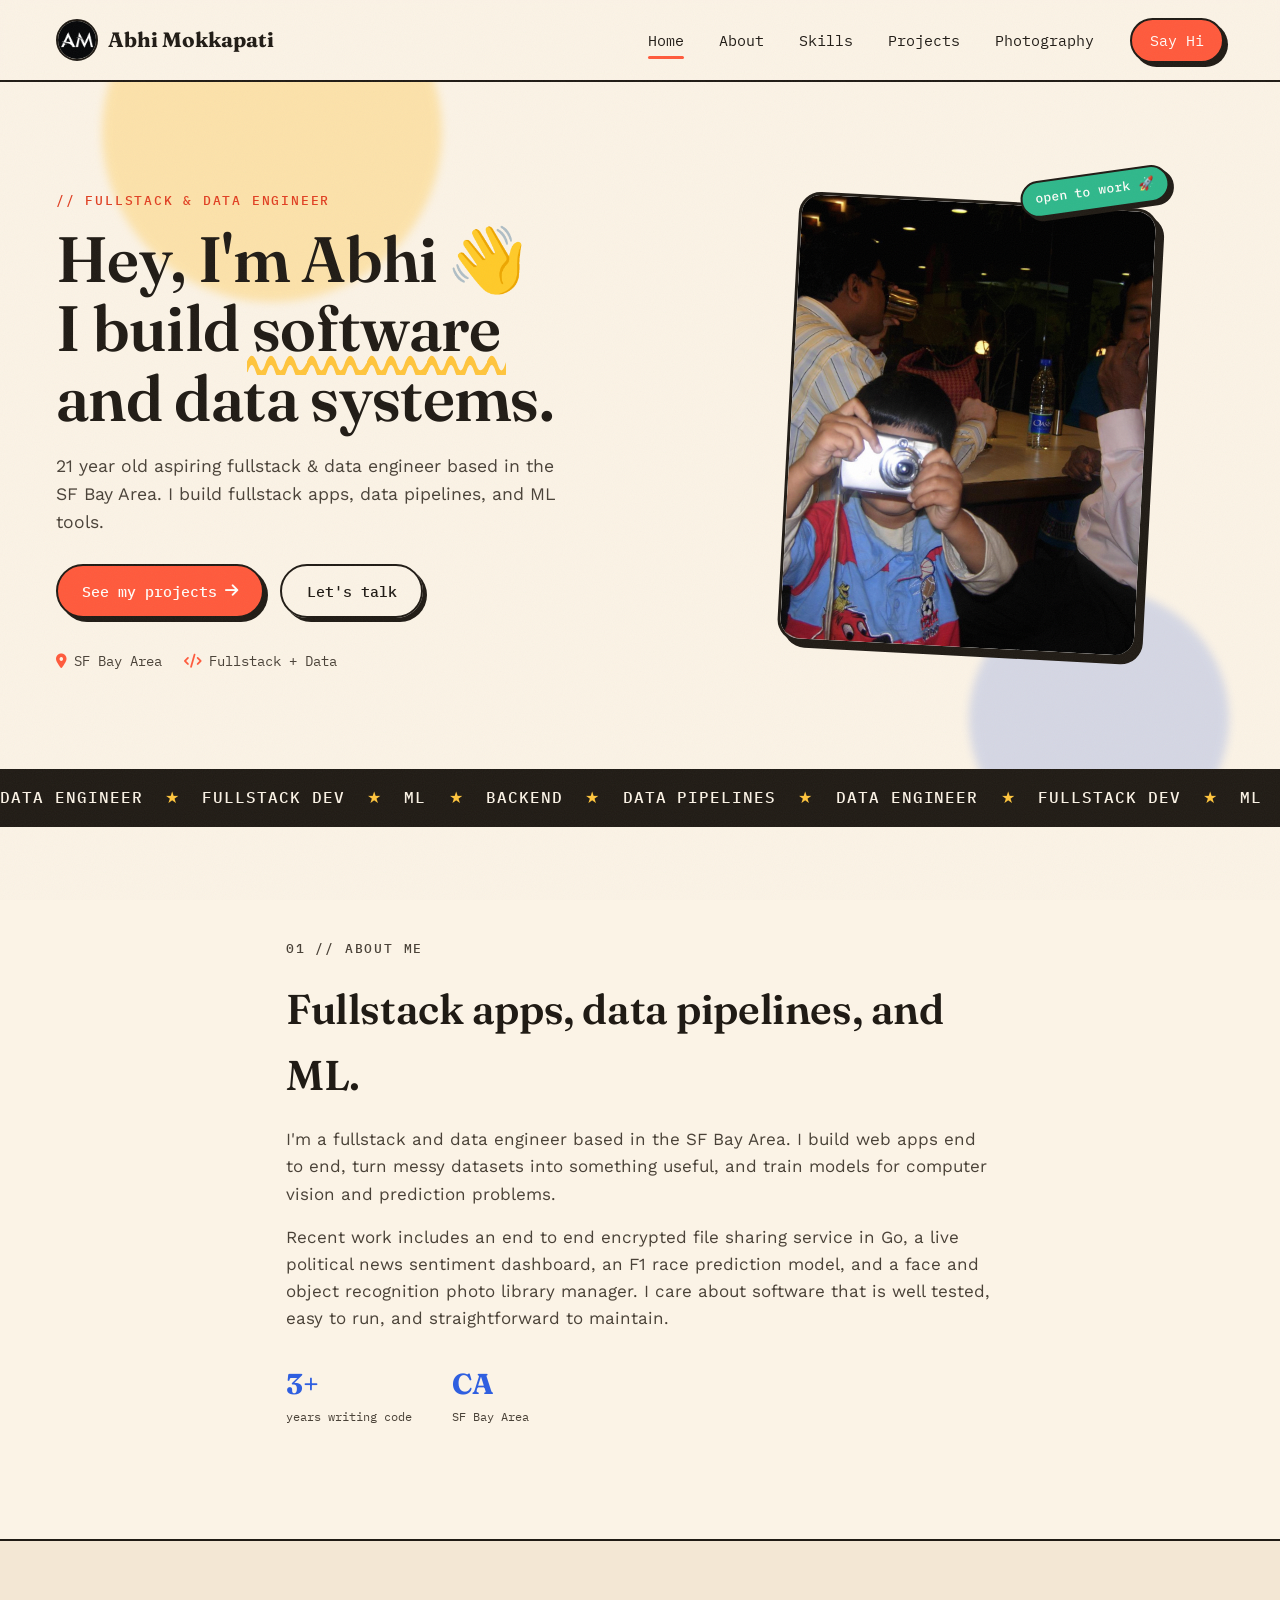
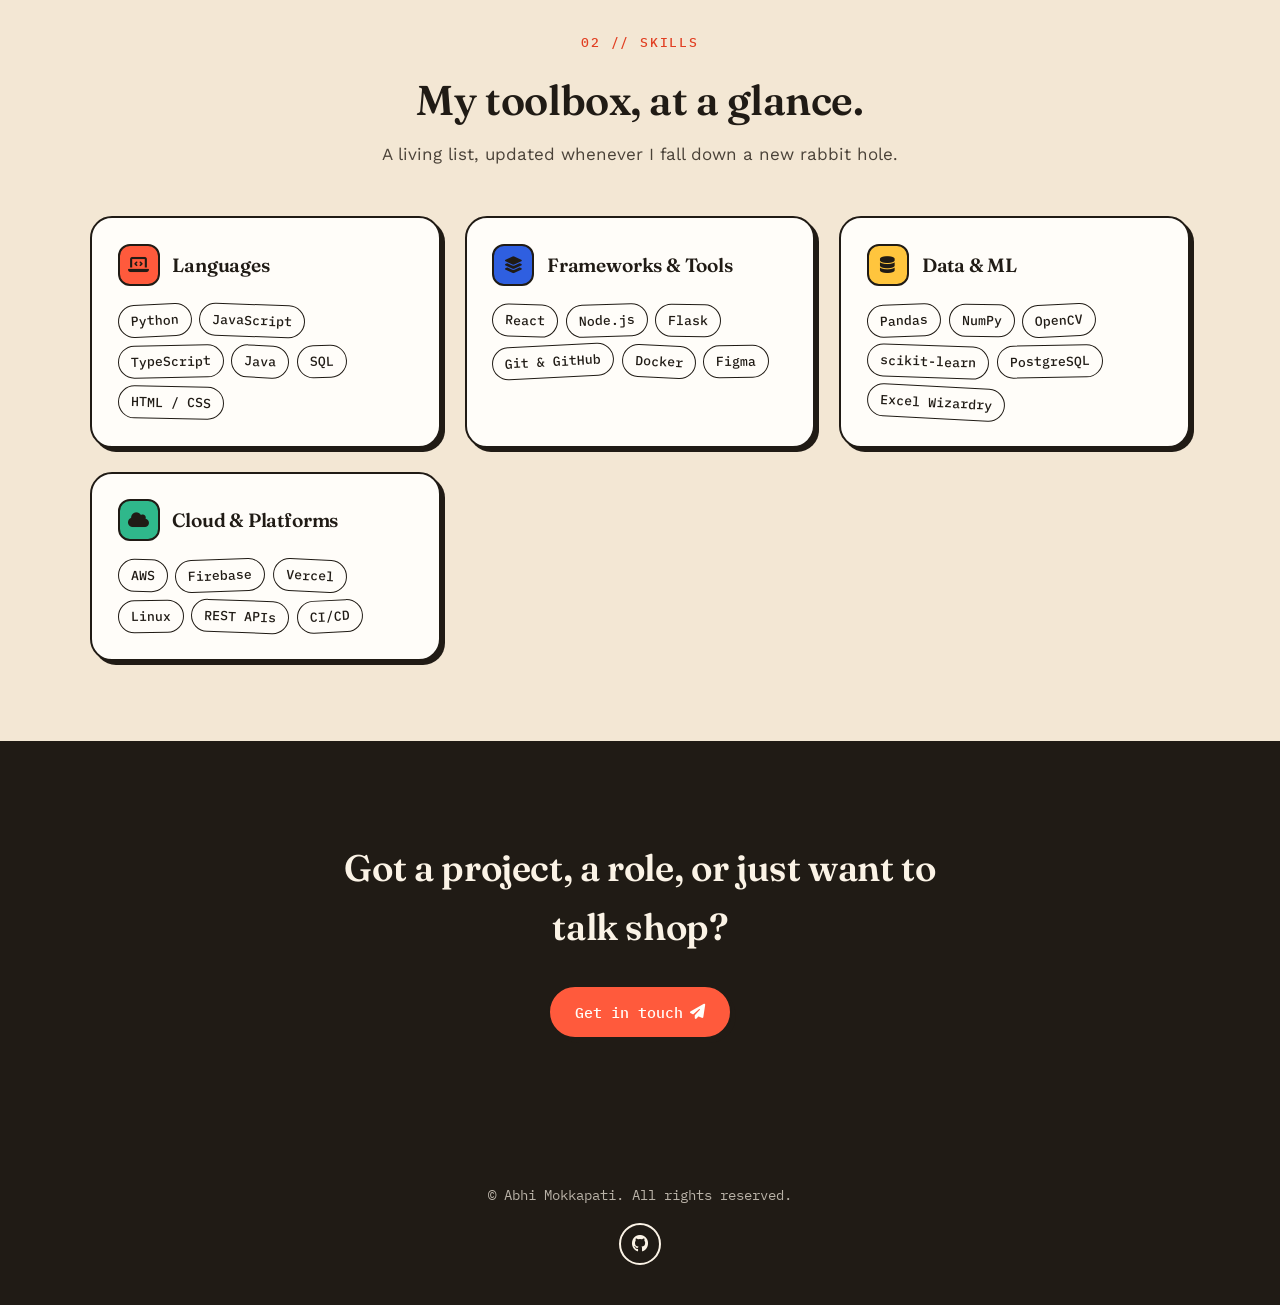
==== index.html @ 35a5e50d "Make site technical-only and add Photography tab with booking form Remove music, Beli, food, hobbies" ====
<!DOCTYPE html>
<html lang="en">
<head>
  <meta charset="UTF-8" />
  <meta name="viewport" content="width=device-width, initial-scale=1.0" />
  <title>Abhi Mokkapati</title>
  <meta name="description" content="Abhi Mokkapati: aspiring fullstack &amp; data engineer. Projects, skills, and contact." />
  <link rel="stylesheet" href="assets/css/base.css" />
  <link rel="stylesheet" href="index.css" />
  <link href="https://fonts.googleapis.com/css2?family=Fraunces:ital,opsz,wght@0,9..144,500..800;1,9..144,500..700&family=Work+Sans:wght@400;500;600;700&family=IBM+Plex+Mono:wght@400;500&display=swap" rel="stylesheet">
  <link rel="stylesheet" href="https://cdnjs.cloudflare.com/ajax/libs/font-awesome/6.6.0/css/all.min.css">
</head>

<body>
<header class="navbar">
  <div class="logo">
    <a href="index.html">
      <img src="images/AM Logo.jpg" alt="Abhi Mokkapati Personal Logo">
      Abhi Mokkapati
    </a>
  </div>

  <button class="hamburger" id="hamburger">☰</button>

  <nav class="nav-links" id="navLinks">
    <a href="index.html" class="active">Home</a>
    <a href="index.html#about">About</a>
    <a href="index.html#skills">Skills</a>
    <a href="projects/projects.html">Projects</a>
    <a href="photography/photography.html">Photography</a>
    <a href="contact/contact.html" class="nav-cta">Say Hi</a>
  </nav>
</header>

  <main>
    <!-- ============ HERO ============ -->
    <section class="hero">
      <div class="hero-blob blob-1"></div>
      <div class="hero-blob blob-2"></div>

      <div class="hero-copy">
        <p class="eyebrow">// fullstack &amp; data engineer</p>
        <h1>Hey, I'm Abhi<span class="wave">👋</span><br>I build <span class="squiggle">software</span><br>and data systems.</h1>
        <p class="hero-sub">21 year old aspiring fullstack &amp; data engineer based in the SF Bay Area. I build fullstack apps, data pipelines, and ML tools.</p>
        <div class="hero-actions">
          <a href="projects/projects.html" class="btn btn-coral">See my projects <i class="fa-solid fa-arrow-right"></i></a>
          <a href="contact/contact.html" class="btn btn-outline">Let's talk</a>
        </div>
        <ul class="hero-facts">
          <li><i class="fa-solid fa-location-dot"></i> SF Bay Area</li>
          <li><i class="fa-solid fa-code"></i> Fullstack + Data</li>
        </ul>
      </div>

      <div class="hero-portrait">
        <div class="portrait-frame">
          <img src="images/photo.jpg" alt="Abhi Mokkapati">
        </div>
        <span class="sticker sticker-1">open to work 🚀</span>
      </div>
    </section>

    <!-- ============ MARQUEE ============ -->
    <section class="marquee-wrap" aria-hidden="true">
      <div class="marquee-track">
        <span>DATA ENGINEER</span><span>★</span><span>FULLSTACK DEV</span><span>★</span><span>ML</span><span>★</span><span>BACKEND</span><span>★</span><span>DATA PIPELINES</span><span>★</span>
        <span>DATA ENGINEER</span><span>★</span><span>FULLSTACK DEV</span><span>★</span><span>ML</span><span>★</span><span>BACKEND</span><span>★</span><span>DATA PIPELINES</span><span>★</span>
      </div>
    </section>

    <!-- ============ ABOUT ============ -->
    <section class="about" id="about">
      <div class="about-copy reveal">
        <p class="eyebrow">01 // about me</p>
        <h2>Fullstack apps, data pipelines, and ML.</h2>
        <p>
          I'm a fullstack and data engineer based in the SF Bay Area. I build web apps end to end,
          turn messy datasets into something useful, and train models for computer vision and
          prediction problems.
        </p>
        <p>
          Recent work includes an end to end encrypted file sharing service in Go, a live political
          news sentiment dashboard, an F1 race prediction model, and a face and object recognition
          photo library manager. I care about software that is well tested, easy to run, and
          straightforward to maintain.
        </p>
        <div class="about-stat-row">
          <div class="stat"><strong>3+</strong><span>years writing code</span></div>
          <div class="stat"><strong>CA</strong><span>SF Bay Area</span></div>
        </div>
      </div>
    </section>

    <!-- ============ SKILLS ============ -->
    <section class="skills" id="skills">
      <p class="eyebrow center">02 // skills</p>
      <h2 class="center">My toolbox, at a glance.</h2>
      <p class="section-sub center">A living list, updated whenever I fall down a new rabbit hole.</p>

      <div class="skills-grid">
        <div class="skill-card reveal">
          <div class="skill-card-head">
            <span class="skill-icon" style="background:var(--coral)"><i class="fa-solid fa-laptop-code"></i></span>
            <h3>Languages</h3>
          </div>
          <div class="tag-cloud">
            <span class="tag" style="--r:-3deg">Python</span>
            <span class="tag" style="--r:2deg">JavaScript</span>
            <span class="tag" style="--r:-1deg">TypeScript</span>
            <span class="tag" style="--r:3deg">Java</span>
            <span class="tag" style="--r:-2deg">SQL</span>
            <span class="tag" style="--r:1deg">HTML / CSS</span>
          </div>
        </div>

        <div class="skill-card reveal">
          <div class="skill-card-head">
            <span class="skill-icon" style="background:var(--blue)"><i class="fa-solid fa-layer-group"></i></span>
            <h3>Frameworks &amp; Tools</h3>
          </div>
          <div class="tag-cloud">
            <span class="tag" style="--r:2deg">React</span>
            <span class="tag" style="--r:-2deg">Node.js</span>
            <span class="tag" style="--r:1deg">Flask</span>
            <span class="tag" style="--r:-3deg">Git &amp; GitHub</span>
            <span class="tag" style="--r:3deg">Docker</span>
            <span class="tag" style="--r:-1deg">Figma</span>
          </div>
        </div>

        <div class="skill-card reveal">
          <div class="skill-card-head">
            <span class="skill-icon" style="background:var(--marigold)"><i class="fa-solid fa-database"></i></span>
            <h3>Data &amp; ML</h3>
          </div>
          <div class="tag-cloud">
            <span class="tag" style="--r:-2deg">Pandas</span>
            <span class="tag" style="--r:1deg">NumPy</span>
            <span class="tag" style="--r:-3deg">OpenCV</span>
            <span class="tag" style="--r:2deg">scikit-learn</span>
            <span class="tag" style="--r:-1deg">PostgreSQL</span>
            <span class="tag" style="--r:3deg">Excel Wizardry</span>
          </div>
        </div>

        <div class="skill-card reveal">
          <div class="skill-card-head">
            <span class="skill-icon" style="background:var(--mint)"><i class="fa-solid fa-cloud"></i></span>
            <h3>Cloud &amp; Platforms</h3>
          </div>
          <div class="tag-cloud">
            <span class="tag" style="--r:1deg">AWS</span>
            <span class="tag" style="--r:-2deg">Firebase</span>
            <span class="tag" style="--r:3deg">Vercel</span>
            <span class="tag" style="--r:-1deg">Linux</span>
            <span class="tag" style="--r:2deg">REST APIs</span>
            <span class="tag" style="--r:-3deg">CI/CD</span>
          </div>
        </div>
      </div>
    </section>

    <!-- ============ CTA ============ -->
    <section class="cta">
      <h2>Got a project, a role, or just want to talk shop?</h2>
      <a href="contact/contact.html" class="btn btn-coral">Get in touch <i class="fa-solid fa-paper-plane"></i></a>
    </section>
  </main>

  <footer>
    <p>&copy; Abhi Mokkapati. All rights reserved.</p>

    <div class="footer-socials">
      <a href="https://github.com/AbhiMokkapati" target="_blank" rel="noopener" aria-label="GitHub">
        <i class="fab fa-github"></i>
      </a>
    </div>
  </footer>

<script src="assets/js/base.js"></script>
</body>
</html>
---- assets/css/base.css ----
/* ============================================
   Abhi Mokkapati — shared design tokens & base
   ============================================ */

:root {
  /* palette — cream base, coral/blue/marigold sticker accents */
  --cream: #FBF3E6;
  --cream-deep: #F3E7D4;
  --ink: #201B15;
  --ink-soft: #4A4238;
  --coral: #FF5A3C;
  --coral-deep: #E13F22;
  --blue: #2F5FE0;
  --blue-deep: #1E3FAD;
  --marigold: #FFC53D;
  --mint: #2FB88B;
  --paper: #FFFDF9;
  --line: rgba(32, 27, 21, 0.14);

  --font-display: "Fraunces", "Georgia", serif;
  --font-body: "Work Sans", "Helvetica Neue", sans-serif;
  --font-mono: "IBM Plex Mono", "Courier New", monospace;

  --radius: 22px;
  --shadow-pop: 6px 6px 0 var(--ink);
  --shadow-pop-sm: 4px 4px 0 var(--ink);
  --ease-pop: cubic-bezier(0.34, 1.56, 0.64, 1);
}

* { box-sizing: border-box; }

html {
  scroll-behavior: smooth;
}

body {
  margin: 0;
  background-color: var(--cream);
  color: var(--ink);
  font-family: var(--font-body);
  font-size: 17px;
  line-height: 1.6;
  position: relative;
  overflow-x: hidden;
}

/* subtle paper grain over everything */
body::before {
  content: "";
  position: fixed;
  inset: 0;
  z-index: 9999;
  pointer-events: none;
  opacity: 0.045;
  background-image: url("data:image/svg+xml,%3Csvg xmlns='http://www.w3.org/2000/svg' width='140' height='140'%3E%3Cfilter id='n'%3E%3CfeTurbulence type='fractalNoise' baseFrequency='0.9' numOctaves='2' stitchTiles='stitch'/%3E%3C/filter%3E%3Crect width='100%25' height='100%25' filter='url(%23n)'/%3E%3C/svg%3E");
}

h1, h2, h3, h4 {
  font-family: var(--font-display);
  font-weight: 600;
  margin: 0;
  color: var(--ink);
  letter-spacing: -0.01em;
}

a { color: inherit; text-decoration: none; }

img { max-width: 100%; display: block; }

.eyebrow {
  font-family: var(--font-mono);
  font-size: 0.8rem;
  text-transform: uppercase;
  letter-spacing: 0.14em;
  color: var(--coral-deep);
  font-weight: 500;
}

.squiggle {
  position: relative;
  white-space: nowrap;
}
.squiggle::after {
  content: "";
  position: absolute;
  left: -2%;
  right: -2%;
  bottom: -0.12em;
  height: 0.35em;
  background-image: url("data:image/svg+xml,%3Csvg xmlns='http://www.w3.org/2000/svg' viewBox='0 0 100 12' preserveAspectRatio='none'%3E%3Cpath d='M0 8 Q 8 0, 16 8 T 32 8 T 48 8 T 64 8 T 80 8 T 100 8' fill='none' stroke='%23FFC53D' stroke-width='5' stroke-linecap='round'/%3E%3C/svg%3E");
  background-repeat: repeat-x;
  background-size: 60px 100%;
  z-index: -1;
}

/* ---------- buttons ---------- */
.btn {
  display: inline-flex;
  align-items: center;
  gap: 0.5em;
  font-family: var(--font-mono);
  font-weight: 500;
  font-size: 0.95rem;
  padding: 0.85em 1.6em;
  border-radius: 100px;
  border: 2px solid var(--ink);
  background: var(--marigold);
  color: var(--ink);
  cursor: pointer;
  box-shadow: var(--shadow-pop-sm);
  transition: transform 0.18s var(--ease-pop), box-shadow 0.18s var(--ease-pop);
}
.btn:hover {
  transform: translate(-2px, -2px);
  box-shadow: 6px 6px 0 var(--ink);
}
.btn:active {
  transform: translate(1px, 1px);
  box-shadow: 2px 2px 0 var(--ink);
}
.btn.btn-coral { background: var(--coral); color: var(--paper); }
.btn.btn-outline { background: transparent; }

/* ---------- sticker tag ---------- */
.tag {
  display: inline-block;
  font-family: var(--font-mono);
  font-size: 0.82rem;
  font-weight: 500;
  padding: 0.4em 0.9em;
  border-radius: 100px;
  border: 1.5px solid var(--ink);
  background: var(--paper);
  transform: rotate(var(--r, -2deg));
  transition: transform 0.25s var(--ease-pop);
}
.tag:hover { transform: rotate(0deg) scale(1.06); }

/* ============================================
   Navbar
   ============================================ */
.navbar {
  position: sticky;
  top: 0;
  z-index: 100;
  display: flex;
  align-items: center;
  justify-content: space-between;
  padding: 1.1rem clamp(1.25rem, 5vw, 3.5rem);
  background: rgba(251, 243, 230, 0.85);
  backdrop-filter: blur(10px);
  border-bottom: 2px solid var(--ink);
}

.navbar .logo a {
  display: flex;
  align-items: center;
  gap: 0.6rem;
  font-family: var(--font-display);
  font-weight: 700;
  font-size: 1.3rem;
}
.navbar .logo img {
  width: 42px;
  height: 42px;
  border-radius: 50%;
  border: 2px solid var(--ink);
  object-fit: cover;
}

.nav-links {
  display: flex;
  align-items: center;
  gap: clamp(1rem, 3vw, 2.2rem);
  font-family: var(--font-mono);
  font-size: 0.95rem;
}

.nav-links a {
  position: relative;
  padding: 0.2rem 0;
}
.nav-links a::after {
  content: "";
  position: absolute;
  left: 0; right: 100%;
  bottom: -4px;
  height: 3px;
  background: var(--coral);
  border-radius: 2px;
  transition: right 0.25s var(--ease-pop);
}
.nav-links a:hover::after,
.nav-links a.active::after { right: 0; }

.nav-links a.nav-cta {
  border: 2px solid var(--ink);
  background: var(--coral);
  color: var(--paper);
  padding: 0.55em 1.2em;
  border-radius: 100px;
  box-shadow: var(--shadow-pop-sm);
}
.nav-links a.nav-cta::after { display: none; }

.hamburger {
  display: none;
  background: none;
  border: 2px solid var(--ink);
  border-radius: 10px;
  font-size: 1.3rem;
  padding: 0.3rem 0.6rem;
  cursor: pointer;
  color: var(--ink);
}

@media (max-width: 820px) {
  .hamburger { display: block; order: 3; }
  .nav-links {
    position: absolute;
    top: 100%;
    left: 0;
    right: 0;
    flex-direction: column;
    align-items: flex-start;
    gap: 1.1rem;
    background: var(--cream);
    border-bottom: 2px solid var(--ink);
    padding: 1.5rem clamp(1.25rem, 5vw, 3.5rem) 2rem;
    transform: translateY(-8px);
    opacity: 0;
    pointer-events: none;
    transition: all 0.25s var(--ease-pop);
  }
  .nav-links.show {
    transform: translateY(0);
    opacity: 1;
    pointer-events: auto;
  }
}

/* ============================================
   Footer
   ============================================ */
footer {
  position: relative;
  padding: 3rem clamp(1.25rem, 5vw, 3.5rem) 2.5rem;
  background: var(--ink);
  color: var(--cream);
  text-align: center;
  border-top: 2px solid var(--ink);
}
footer p {
  font-family: var(--font-mono);
  font-size: 0.85rem;
  opacity: 0.7;
  margin: 0 0 1rem;
}
.footer-socials {
  display: flex;
  justify-content: center;
  gap: 1rem;
}
.footer-socials a {
  width: 42px;
  height: 42px;
  display: grid;
  place-items: center;
  border-radius: 50%;
  border: 2px solid var(--cream);
  color: var(--cream);
  transition: all 0.2s var(--ease-pop);
}
.footer-socials a:hover {
  background: var(--coral);
  border-color: var(--coral);
  color: var(--ink);
  transform: translateY(-3px) rotate(-6deg);
}

/* ---------- scroll reveal ---------- */
.reveal {
  opacity: 0;
  transform: translateY(24px);
  transition: opacity 0.7s var(--ease-pop), transform 0.7s var(--ease-pop);
}
.reveal.in-view {
  opacity: 1;
  transform: translateY(0);
}

@media (prefers-reduced-motion: reduce) {
  .reveal { opacity: 1; transform: none; transition: none; }
  html { scroll-behavior: auto; }
}
---- index.css ----
/* ============ HERO ============ */
.hero {
  position: relative;
  display: grid;
  grid-template-columns: 1.1fr 0.9fr;
  gap: 2rem;
  align-items: center;
  padding: clamp(3rem, 8vw, 6rem) clamp(1.25rem, 5vw, 3.5rem) clamp(4rem, 8vw, 6rem);
  overflow: hidden;
}

.hero-blob {
  position: absolute;
  border-radius: 50%;
  filter: blur(4px);
  opacity: 0.5;
  z-index: 0;
}
.blob-1 {
  width: 340px; height: 340px;
  background: var(--marigold);
  top: -120px; left: 8%;
  opacity: 0.35;
}
.blob-2 {
  width: 260px; height: 260px;
  background: var(--blue);
  bottom: -80px; right: 4%;
  opacity: 0.18;
}

.hero-copy { position: relative; z-index: 1; }

.hero h1 {
  font-size: clamp(2.4rem, 5.2vw, 4rem);
  line-height: 1.08;
  margin: 0.5rem 0 1.25rem;
}
.wave {
  display: inline-block;
  margin-left: 0.15em;
  animation: wave 2.4s ease-in-out infinite;
  transform-origin: 70% 70%;
}
@keyframes wave {
  0%, 60%, 100% { transform: rotate(0deg); }
  10% { transform: rotate(16deg); }
  20% { transform: rotate(-10deg); }
  30% { transform: rotate(16deg); }
  40% { transform: rotate(-4deg); }
}

.hero-sub {
  font-size: 1.1rem;
  color: var(--ink-soft);
  max-width: 46ch;
  margin-bottom: 1.75rem;
}

.hero-actions {
  display: flex;
  flex-wrap: wrap;
  gap: 1rem;
  margin-bottom: 2rem;
}

.hero-facts {
  list-style: none;
  display: flex;
  flex-wrap: wrap;
  gap: 0.6rem 1.4rem;
  margin: 0;
  padding: 0;
  font-family: var(--font-mono);
  font-size: 0.88rem;
  color: var(--ink-soft);
}
.hero-facts li { display: flex; align-items: center; gap: 0.5em; }
.hero-facts i { color: var(--coral); }

.hero-portrait {
  position: relative;
  z-index: 1;
  justify-self: center;
}
.portrait-frame {
  width: min(360px, 80vw);
  aspect-ratio: 4 / 5;
  border-radius: var(--radius);
  border: 3px solid var(--ink);
  overflow: hidden;
  box-shadow: var(--shadow-pop);
  transform: rotate(3deg);
  background: var(--paper);
}
.portrait-frame img {
  width: 100%; height: 100%; object-fit: cover;
}

.sticker {
  position: absolute;
  font-family: var(--font-mono);
  font-size: 0.8rem;
  font-weight: 500;
  background: var(--paper);
  border: 2px solid var(--ink);
  border-radius: 100px;
  padding: 0.5em 1em;
  box-shadow: var(--shadow-pop-sm);
}
.sticker-1 {
  top: -6%; right: -6%;
  background: var(--mint);
  color: var(--paper);
  transform: rotate(-8deg);
}
.sticker-2 {
  bottom: 6%; left: -10%;
  transform: rotate(6deg);
}

/* ============ MARQUEE ============ */
.marquee-wrap {
  border-top: 2px solid var(--ink);
  border-bottom: 2px solid var(--ink);
  background: var(--ink);
  overflow: hidden;
  padding: 0.9rem 0;
}
.marquee-track {
  display: flex;
  width: max-content;
  gap: 1.4rem;
  animation: marquee 26s linear infinite;
  font-family: var(--font-mono);
  font-weight: 500;
  font-size: 1rem;
  letter-spacing: 0.06em;
  color: var(--cream);
  white-space: nowrap;
}
.marquee-track span:nth-child(2n) { color: var(--marigold); }
@keyframes marquee {
  from { transform: translateX(0); }
  to { transform: translateX(-50%); }
}
@media (prefers-reduced-motion: reduce) {
  .marquee-track { animation: none; }
}

/* ============ ABOUT ============ */
.about {
  max-width: 820px;
  margin: 0 auto;
  padding: clamp(4rem, 9vw, 7rem) clamp(1.25rem, 5vw, 3.5rem);
}

.about-copy h2 {
  font-size: clamp(1.9rem, 3.6vw, 2.6rem);
  margin: 0.4rem 0 1.1rem;
}
.about-copy p { color: var(--ink-soft); margin: 0 0 1rem; }
.about-copy em { color: var(--ink); font-style: normal; font-weight: 600; }

.about-stat-row {
  display: flex;
  gap: clamp(1.2rem, 4vw, 2.5rem);
  margin-top: 1.75rem;
  flex-wrap: wrap;
}
.stat { display: flex; flex-direction: column; }
.stat strong { font-family: var(--font-display); font-size: 1.8rem; color: var(--blue); }
.stat span { font-family: var(--font-mono); font-size: 0.78rem; color: var(--ink-soft); }

/* ============ SHARED SECTION HEADS ============ */
.center { text-align: center; }
.skills h2, .content h2 {
  font-size: clamp(1.9rem, 3.6vw, 2.6rem);
  margin: 0.4rem auto 0.5rem;
}
.section-sub {
  color: var(--ink-soft);
  max-width: 50ch;
  margin: 0 auto 3rem;
}

/* ============ SKILLS ============ */
.skills {
  padding: clamp(3rem, 8vw, 5rem) clamp(1.25rem, 5vw, 3.5rem);
  background: var(--cream-deep);
  border-top: 2px solid var(--ink);
  border-bottom: 2px solid var(--ink);
}

.skills-grid {
  display: grid;
  grid-template-columns: repeat(auto-fit, minmax(260px, 1fr));
  gap: 1.5rem;
  max-width: 1100px;
  margin: 0 auto;
}

.skill-card {
  background: var(--paper);
  border: 2.5px solid var(--ink);
  border-radius: var(--radius);
  padding: 1.6rem;
  box-shadow: var(--shadow-pop-sm);
  transition: transform 0.25s var(--ease-pop);
}
.skill-card:hover { transform: translateY(-5px); }

.skill-card-head {
  display: flex;
  align-items: center;
  gap: 0.8rem;
  margin-bottom: 1.1rem;
}
.skill-icon {
  width: 42px; height: 42px;
  border-radius: 12px;
  border: 2px solid var(--ink);
  display: grid;
  place-items: center;
  color: var(--ink);
  font-size: 1.05rem;
  flex-shrink: 0;
}
.skill-card-head h3 { font-size: 1.2rem; }

.tag-cloud {
  display: flex;
  flex-wrap: wrap;
  gap: 0.5rem;
}

/* ============ CTA ============ */
.cta {
  text-align: center;
  padding: clamp(3.5rem, 9vw, 6rem) 1.5rem;
  background: var(--ink);
  color: var(--cream);
}
.cta h2 {
  color: var(--cream);
  font-size: clamp(1.7rem, 3.6vw, 2.3rem);
  max-width: 24ch;
  margin: 0 auto 1.75rem;
}

/* ============ RESPONSIVE ============ */
@media (max-width: 900px) {
  .hero { grid-template-columns: 1fr; }
  .hero-portrait { order: -1; }
}
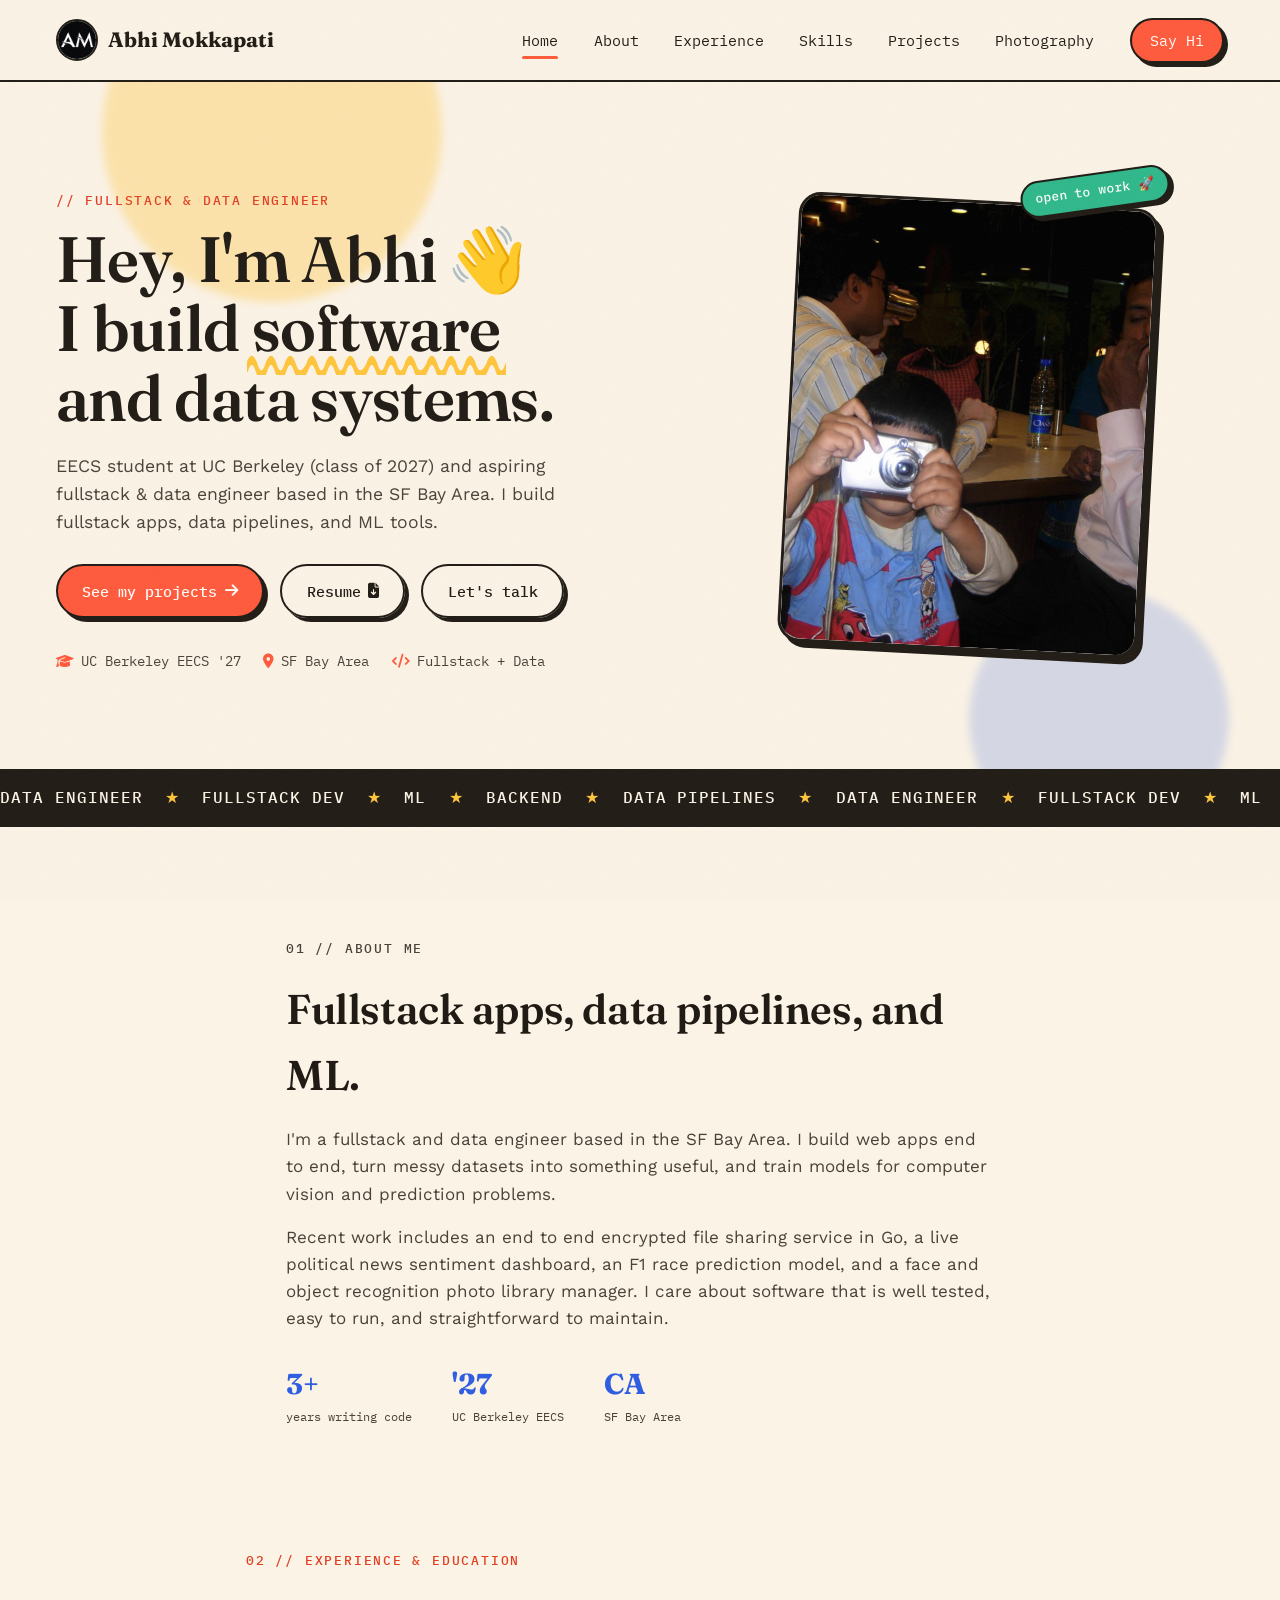
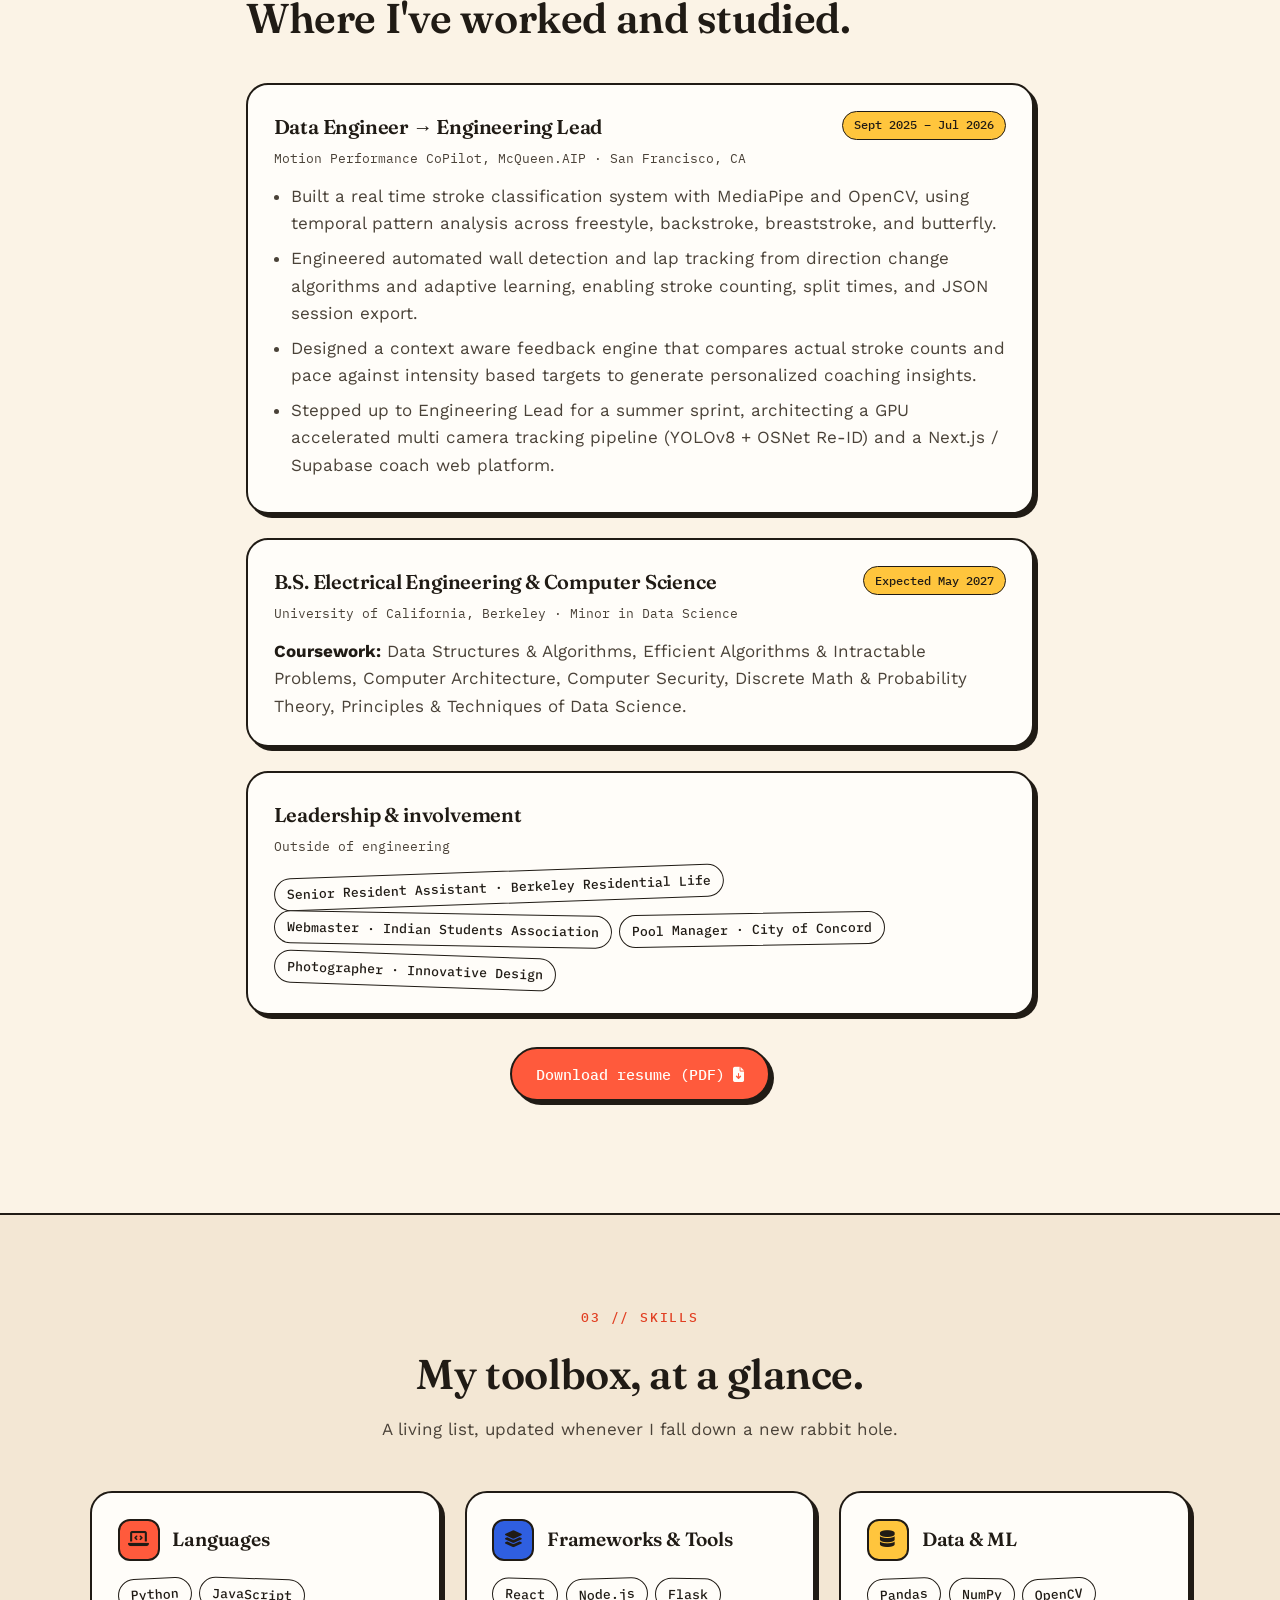
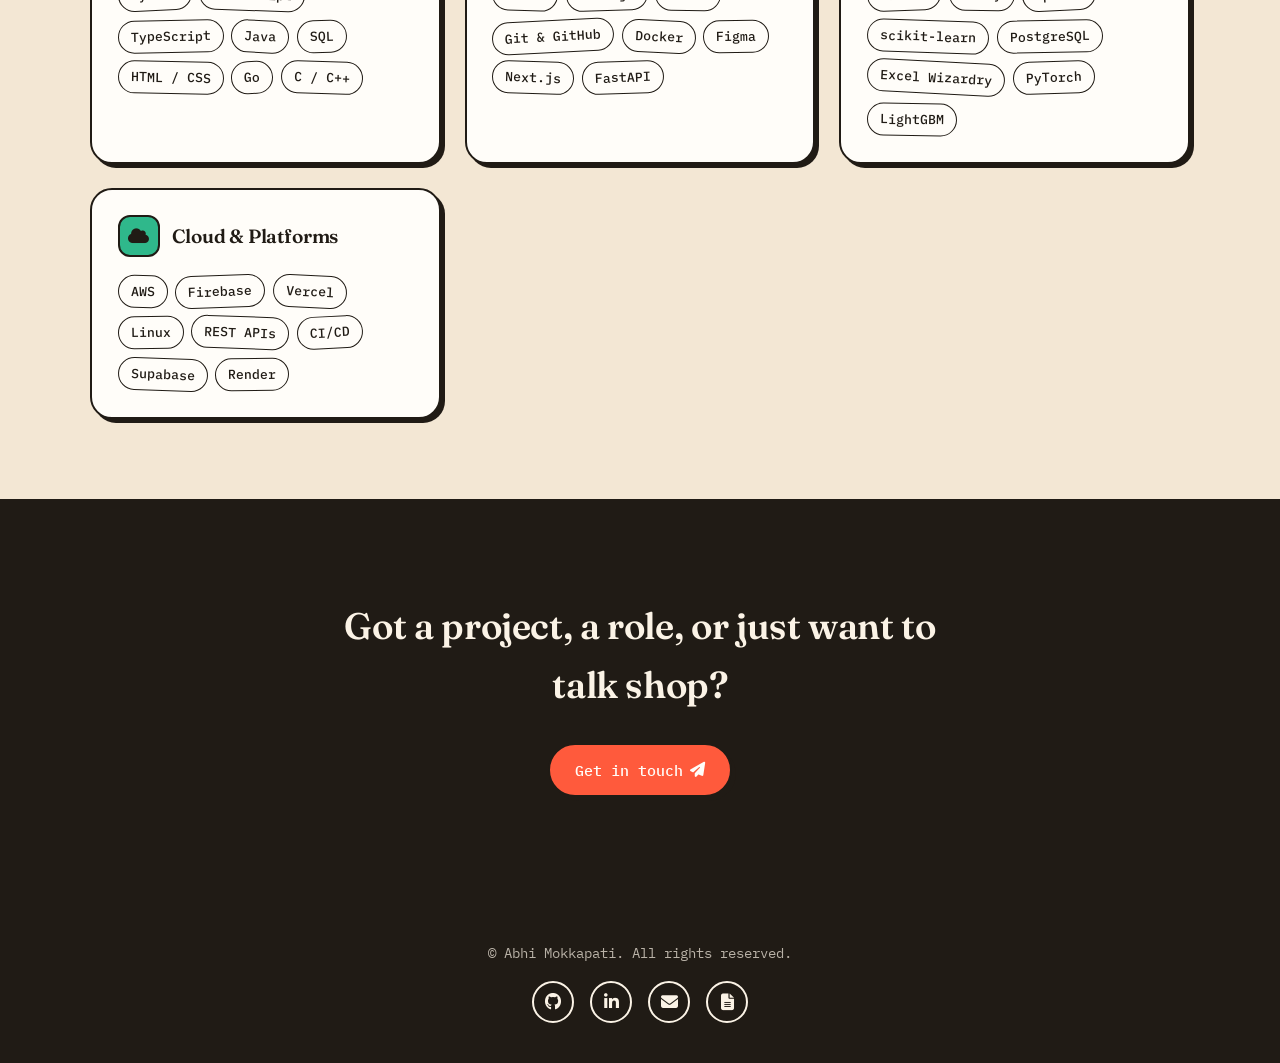
==== commit 0aa86151: "Add resume, experience and education section, LinkedIn/email links, link previews Co-Authored-By: Cl" ====
--- a/index.html
+++ b/index.html
@@ -4,7 +4,15 @@
   <meta charset="UTF-8" />
   <meta name="viewport" content="width=device-width, initial-scale=1.0" />
   <title>Abhi Mokkapati</title>
-  <meta name="description" content="Abhi Mokkapati: aspiring fullstack &amp; data engineer. Projects, skills, and contact." />
+  <meta name="description" content="Abhi Mokkapati: UC Berkeley EECS student and aspiring fullstack &amp; data engineer. Projects, experience, resume, and contact." />
+  <link rel="icon" href="images/AM%20Logo.jpg" />
+  <link rel="canonical" href="https://abhimokkapati.github.io/personal-website/" />
+  <meta property="og:type" content="website" />
+  <meta property="og:title" content="Abhi Mokkapati | Fullstack &amp; Data Engineer" />
+  <meta property="og:description" content="UC Berkeley EECS student building fullstack apps, data pipelines, and ML tools. Projects, experience, and resume." />
+  <meta property="og:url" content="https://abhimokkapati.github.io/personal-website/" />
+  <meta property="og:image" content="https://abhimokkapati.github.io/personal-website/images/photo.jpg" />
+  <meta name="twitter:card" content="summary_large_image" />
   <link rel="stylesheet" href="assets/css/base.css" />
   <link rel="stylesheet" href="index.css" />
   <link href="https://fonts.googleapis.com/css2?family=Fraunces:ital,opsz,wght@0,9..144,500..800;1,9..144,500..700&family=Work+Sans:wght@400;500;600;700&family=IBM+Plex+Mono:wght@400;500&display=swap" rel="stylesheet">
@@ -25,6 +33,7 @@
   <nav class="nav-links" id="navLinks">
     <a href="index.html" class="active">Home</a>
     <a href="index.html#about">About</a>
+    <a href="index.html#experience">Experience</a>
     <a href="index.html#skills">Skills</a>
     <a href="projects/projects.html">Projects</a>
     <a href="photography/photography.html">Photography</a>
@@ -41,12 +50,14 @@
       <div class="hero-copy">
         <p class="eyebrow">// fullstack &amp; data engineer</p>
         <h1>Hey, I'm Abhi<span class="wave">👋</span><br>I build <span class="squiggle">software</span><br>and data systems.</h1>
-        <p class="hero-sub">21 year old aspiring fullstack &amp; data engineer based in the SF Bay Area. I build fullstack apps, data pipelines, and ML tools.</p>
+        <p class="hero-sub">EECS student at UC Berkeley (class of 2027) and aspiring fullstack &amp; data engineer based in the SF Bay Area. I build fullstack apps, data pipelines, and ML tools.</p>
         <div class="hero-actions">
           <a href="projects/projects.html" class="btn btn-coral">See my projects <i class="fa-solid fa-arrow-right"></i></a>
+          <a href="assets/Abhiram_Mokkapati_Resume.pdf" class="btn btn-outline" target="_blank" rel="noopener">Resume <i class="fa-solid fa-file-arrow-down"></i></a>
           <a href="contact/contact.html" class="btn btn-outline">Let's talk</a>
         </div>
         <ul class="hero-facts">
+          <li><i class="fa-solid fa-graduation-cap"></i> UC Berkeley EECS '27</li>
           <li><i class="fa-solid fa-location-dot"></i> SF Bay Area</li>
           <li><i class="fa-solid fa-code"></i> Fullstack + Data</li>
         </ul>
@@ -86,14 +97,69 @@
         </p>
         <div class="about-stat-row">
           <div class="stat"><strong>3+</strong><span>years writing code</span></div>
+          <div class="stat"><strong>'27</strong><span>UC Berkeley EECS</span></div>
           <div class="stat"><strong>CA</strong><span>SF Bay Area</span></div>
         </div>
+      </div>
+    </section>
+
+    <!-- ============ EXPERIENCE ============ -->
+    <section class="experience" id="experience">
+      <p class="eyebrow">02 // experience &amp; education</p>
+      <h2>Where I've worked and studied.</h2>
+
+      <div class="exp-list">
+        <article class="exp-card reveal">
+          <div class="exp-head">
+            <div>
+              <h3>Data Engineer &rarr; Engineering Lead</h3>
+              <p class="exp-org">Motion Performance CoPilot, McQueen.AIP &middot; San Francisco, CA</p>
+            </div>
+            <span class="exp-date">Sept 2025 &ndash; Jul 2026</span>
+          </div>
+          <ul>
+            <li>Built a real time stroke classification system with MediaPipe and OpenCV, using temporal pattern analysis across freestyle, backstroke, breaststroke, and butterfly.</li>
+            <li>Engineered automated wall detection and lap tracking from direction change algorithms and adaptive learning, enabling stroke counting, split times, and JSON session export.</li>
+            <li>Designed a context aware feedback engine that compares actual stroke counts and pace against intensity based targets to generate personalized coaching insights.</li>
+            <li>Stepped up to Engineering Lead for a summer sprint, architecting a GPU accelerated multi camera tracking pipeline (YOLOv8 + OSNet Re-ID) and a Next.js / Supabase coach web platform.</li>
+          </ul>
+        </article>
+
+        <article class="exp-card reveal">
+          <div class="exp-head">
+            <div>
+              <h3>B.S. Electrical Engineering &amp; Computer Science</h3>
+              <p class="exp-org">University of California, Berkeley &middot; Minor in Data Science</p>
+            </div>
+            <span class="exp-date">Expected May 2027</span>
+          </div>
+          <p class="exp-note"><strong>Coursework:</strong> Data Structures &amp; Algorithms, Efficient Algorithms &amp; Intractable Problems, Computer Architecture, Computer Security, Discrete Math &amp; Probability Theory, Principles &amp; Techniques of Data Science.</p>
+        </article>
+
+        <article class="exp-card reveal">
+          <div class="exp-head">
+            <div>
+              <h3>Leadership &amp; involvement</h3>
+              <p class="exp-org">Outside of engineering</p>
+            </div>
+          </div>
+          <div class="tag-cloud">
+            <span class="tag" style="--r:-2deg">Senior Resident Assistant &middot; Berkeley Residential Life</span>
+            <span class="tag" style="--r:1deg">Webmaster &middot; Indian Students Association</span>
+            <span class="tag" style="--r:-1deg">Pool Manager &middot; City of Concord</span>
+            <span class="tag" style="--r:2deg">Photographer &middot; Innovative Design</span>
+          </div>
+        </article>
+      </div>
+
+      <div class="exp-actions">
+        <a href="assets/Abhiram_Mokkapati_Resume.pdf" class="btn btn-coral" target="_blank" rel="noopener">Download resume (PDF) <i class="fa-solid fa-file-arrow-down"></i></a>
       </div>
     </section>
 
     <!-- ============ SKILLS ============ -->
     <section class="skills" id="skills">
-      <p class="eyebrow center">02 // skills</p>
+      <p class="eyebrow center">03 // skills</p>
       <h2 class="center">My toolbox, at a glance.</h2>
       <p class="section-sub center">A living list, updated whenever I fall down a new rabbit hole.</p>
 
@@ -110,6 +176,8 @@
             <span class="tag" style="--r:3deg">Java</span>
             <span class="tag" style="--r:-2deg">SQL</span>
             <span class="tag" style="--r:1deg">HTML / CSS</span>
+            <span class="tag" style="--r:-2deg">Go</span>
+            <span class="tag" style="--r:2deg">C / C++</span>
           </div>
         </div>
 
@@ -125,6 +193,8 @@
             <span class="tag" style="--r:-3deg">Git &amp; GitHub</span>
             <span class="tag" style="--r:3deg">Docker</span>
             <span class="tag" style="--r:-1deg">Figma</span>
+            <span class="tag" style="--r:2deg">Next.js</span>
+            <span class="tag" style="--r:-2deg">FastAPI</span>
           </div>
         </div>
 
@@ -140,6 +210,8 @@
             <span class="tag" style="--r:2deg">scikit-learn</span>
             <span class="tag" style="--r:-1deg">PostgreSQL</span>
             <span class="tag" style="--r:3deg">Excel Wizardry</span>
+            <span class="tag" style="--r:-2deg">PyTorch</span>
+            <span class="tag" style="--r:1deg">LightGBM</span>
           </div>
         </div>
 
@@ -155,6 +227,8 @@
             <span class="tag" style="--r:-1deg">Linux</span>
             <span class="tag" style="--r:2deg">REST APIs</span>
             <span class="tag" style="--r:-3deg">CI/CD</span>
+            <span class="tag" style="--r:2deg">Supabase</span>
+            <span class="tag" style="--r:-1deg">Render</span>
           </div>
         </div>
       </div>
@@ -174,6 +248,15 @@
       <a href="https://github.com/AbhiMokkapati" target="_blank" rel="noopener" aria-label="GitHub">
         <i class="fab fa-github"></i>
       </a>
+      <a href="https://www.linkedin.com/in/abhiram-mokkapati" target="_blank" rel="noopener" aria-label="LinkedIn">
+        <i class="fab fa-linkedin-in"></i>
+      </a>
+      <a href="mailto:abhimokkapati@gmail.com" aria-label="Email">
+        <i class="fa-solid fa-envelope"></i>
+      </a>
+      <a href="assets/Abhiram_Mokkapati_Resume.pdf" target="_blank" rel="noopener" aria-label="Resume (PDF)">
+        <i class="fa-solid fa-file-lines"></i>
+      </a>
     </div>
   </footer>
 
--- a/index.css
+++ b/index.css
@@ -184,6 +184,50 @@
   margin: 0 auto 3rem;
 }
 
+/* ============ EXPERIENCE ============ */
+.experience {
+  max-width: 900px;
+  margin: 0 auto;
+  padding: 0 clamp(1.25rem, 5vw, 3.5rem) clamp(4rem, 9vw, 7rem);
+}
+.experience h2 {
+  font-size: clamp(1.9rem, 3.6vw, 2.6rem);
+  margin: 0.4rem 0 2rem;
+}
+.exp-list { display: grid; gap: 1.5rem; }
+.exp-card {
+  background: var(--paper);
+  border: 2.5px solid var(--ink);
+  border-radius: var(--radius);
+  padding: 1.6rem;
+  box-shadow: var(--shadow-pop-sm);
+}
+.exp-head {
+  display: flex;
+  justify-content: space-between;
+  align-items: flex-start;
+  gap: 0.5rem 1.5rem;
+  flex-wrap: wrap;
+  margin-bottom: 0.9rem;
+}
+.exp-head h3 { font-size: 1.25rem; }
+.exp-org { font-family: var(--font-mono); font-size: 0.82rem; color: var(--ink-soft); margin: 0.3rem 0 0; }
+.exp-date {
+  font-family: var(--font-mono);
+  font-size: 0.78rem;
+  font-weight: 500;
+  border: 1.5px solid var(--ink);
+  border-radius: 100px;
+  padding: 0.3em 0.9em;
+  background: var(--marigold);
+  white-space: nowrap;
+}
+.exp-card ul { margin: 0; padding-left: 1.1rem; color: var(--ink-soft); }
+.exp-card li { margin-bottom: 0.5rem; }
+.exp-note { margin: 0; color: var(--ink-soft); }
+.exp-note strong { color: var(--ink); }
+.exp-actions { margin-top: 2rem; text-align: center; }
+
 /* ============ SKILLS ============ */
 .skills {
   padding: clamp(3rem, 8vw, 5rem) clamp(1.25rem, 5vw, 3.5rem);
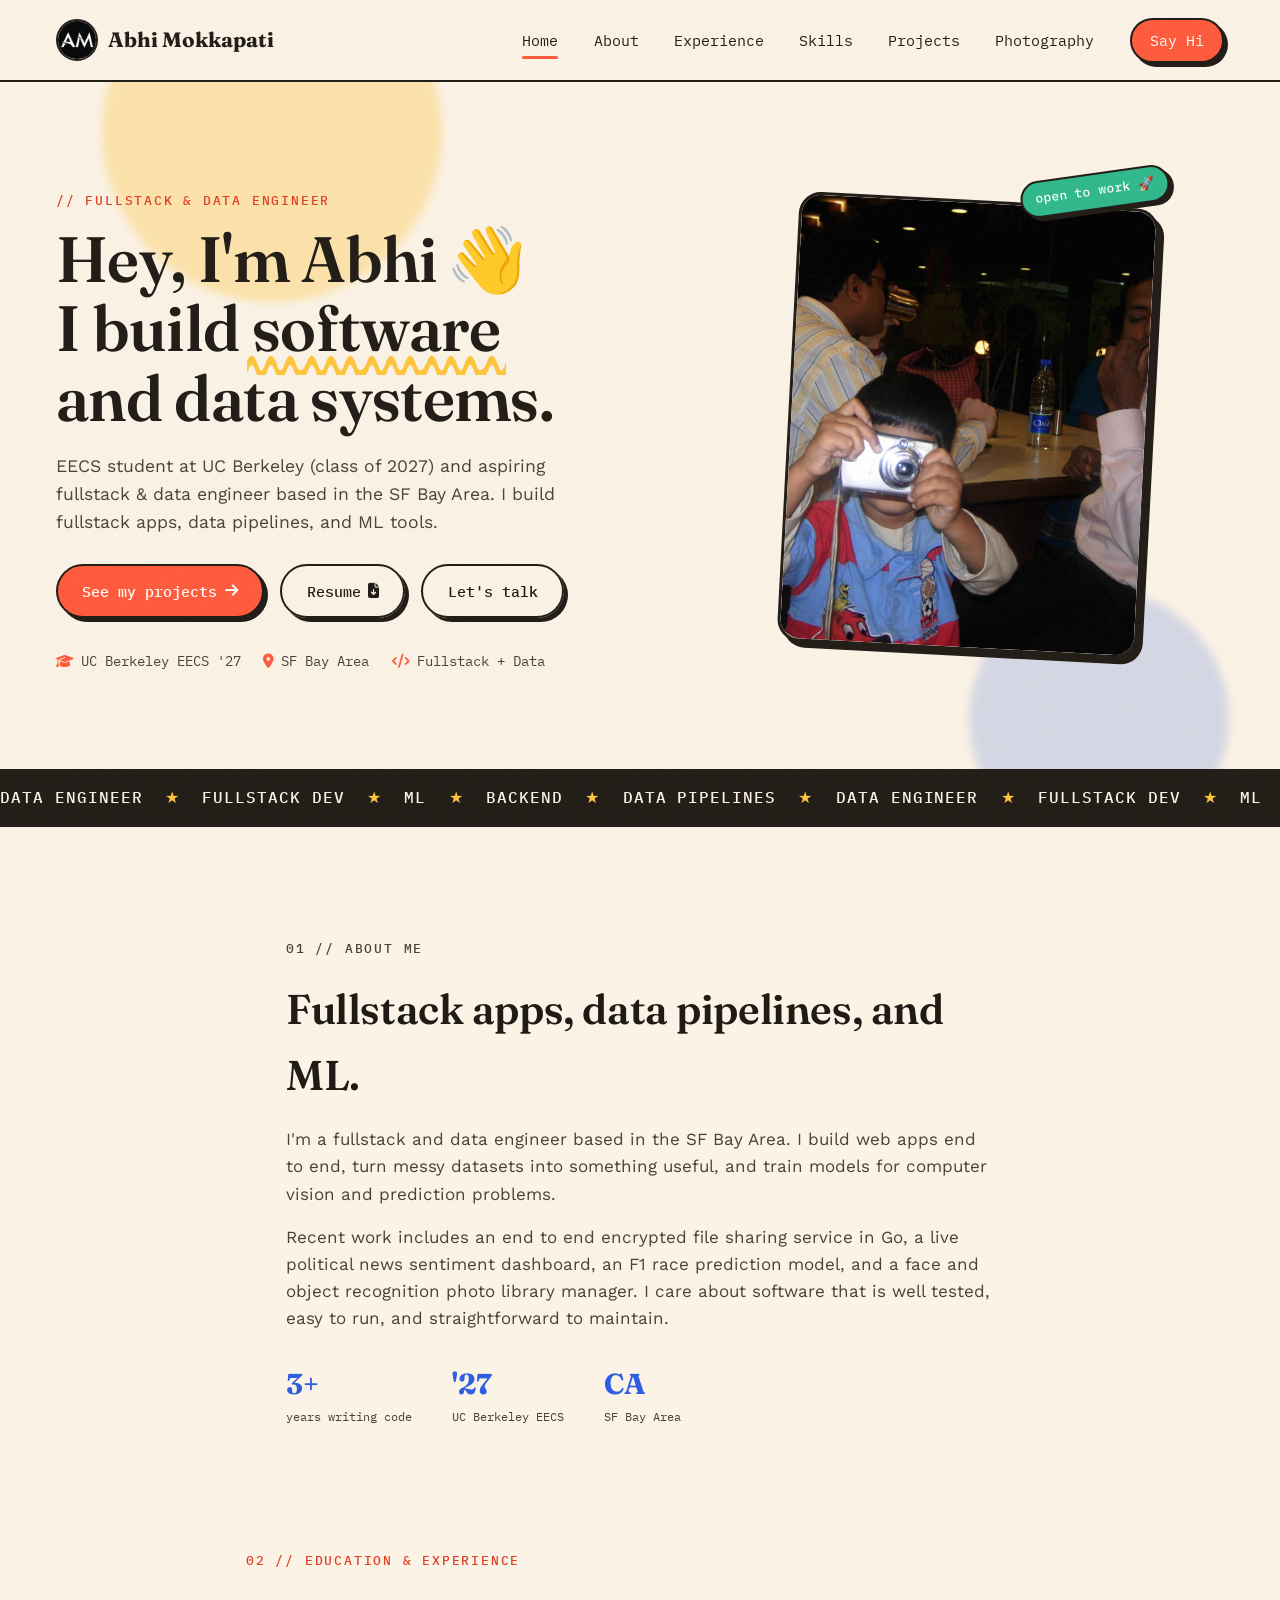
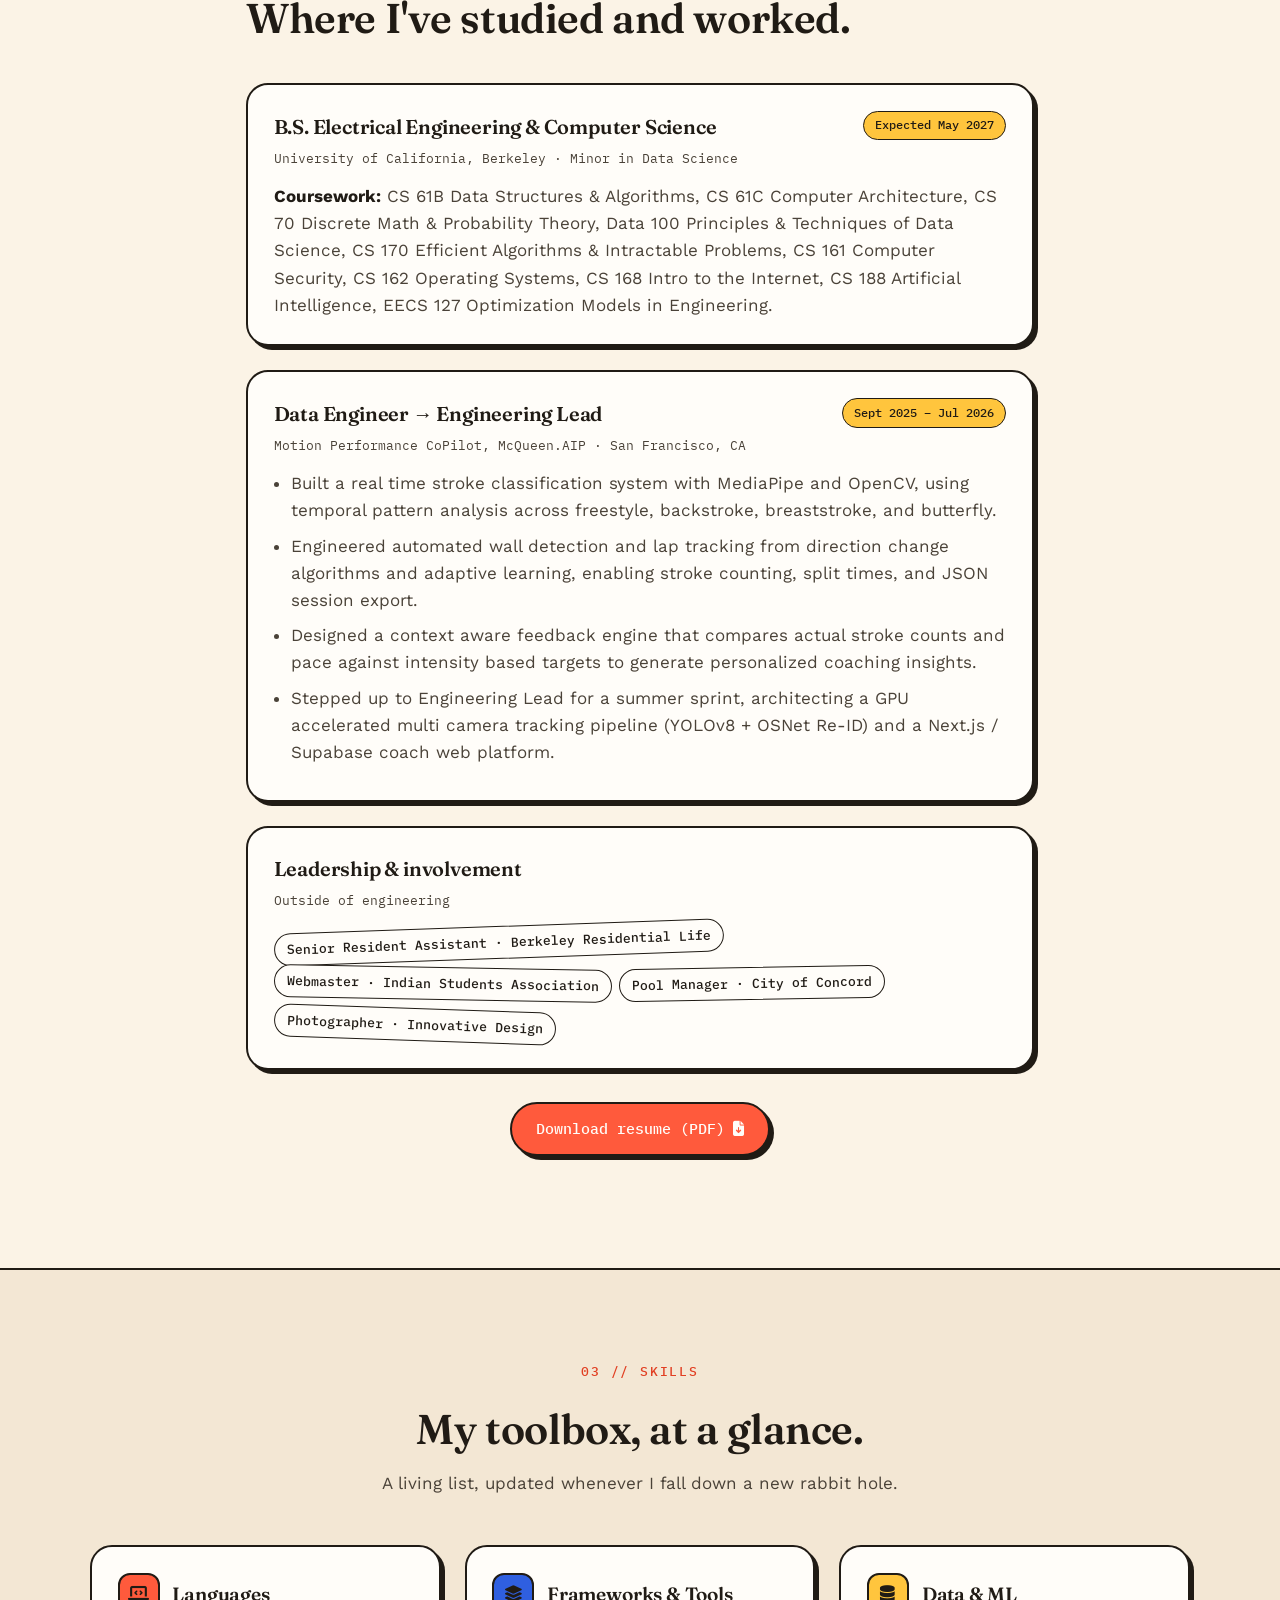
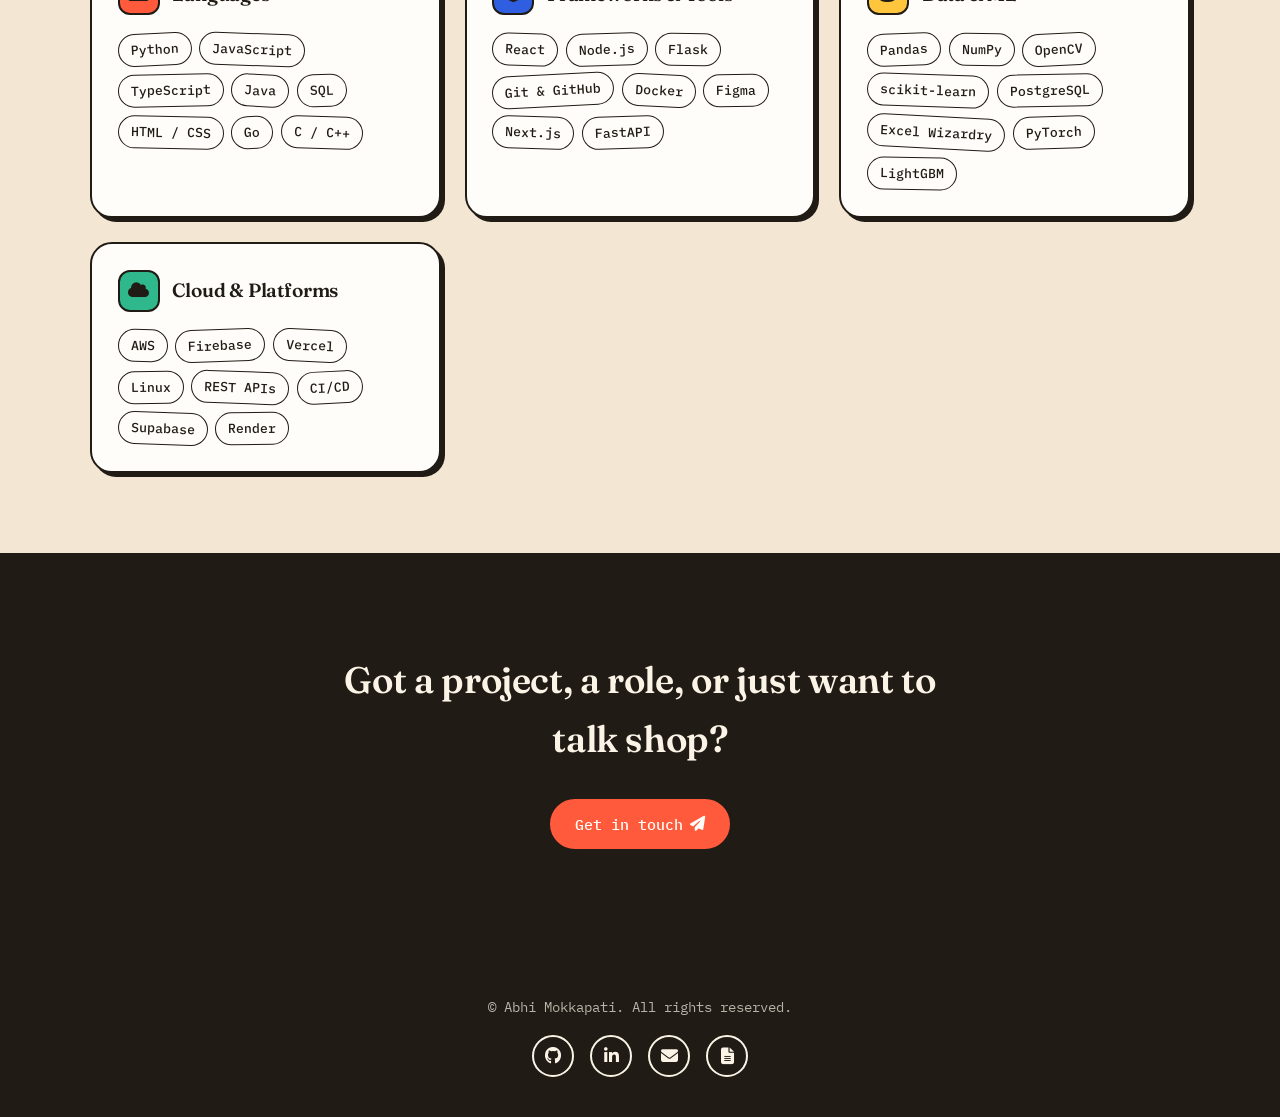
==== commit 26a09d3a: "Fix marquee gap on wide screens; reorder education first; add project images and cache-busting Co-Au" ====
--- a/index.html
+++ b/index.html
@@ -13,8 +13,8 @@
   <meta property="og:url" content="https://abhimokkapati.github.io/personal-website/" />
   <meta property="og:image" content="https://abhimokkapati.github.io/personal-website/images/photo.jpg" />
   <meta name="twitter:card" content="summary_large_image" />
-  <link rel="stylesheet" href="assets/css/base.css" />
-  <link rel="stylesheet" href="index.css" />
+  <link rel="stylesheet" href="assets/css/base.css?v=2" />
+  <link rel="stylesheet" href="index.css?v=2" />
   <link href="https://fonts.googleapis.com/css2?family=Fraunces:ital,opsz,wght@0,9..144,500..800;1,9..144,500..700&family=Work+Sans:wght@400;500;600;700&family=IBM+Plex+Mono:wght@400;500&display=swap" rel="stylesheet">
   <link rel="stylesheet" href="https://cdnjs.cloudflare.com/ajax/libs/font-awesome/6.6.0/css/all.min.css">
 </head>
@@ -74,8 +74,8 @@
     <!-- ============ MARQUEE ============ -->
     <section class="marquee-wrap" aria-hidden="true">
       <div class="marquee-track">
-        <span>DATA ENGINEER</span><span>★</span><span>FULLSTACK DEV</span><span>★</span><span>ML</span><span>★</span><span>BACKEND</span><span>★</span><span>DATA PIPELINES</span><span>★</span>
-        <span>DATA ENGINEER</span><span>★</span><span>FULLSTACK DEV</span><span>★</span><span>ML</span><span>★</span><span>BACKEND</span><span>★</span><span>DATA PIPELINES</span><span>★</span>
+        <div class="marquee-group"><span>DATA ENGINEER</span><span>★</span><span>FULLSTACK DEV</span><span>★</span><span>ML</span><span>★</span><span>BACKEND</span><span>★</span><span>DATA PIPELINES</span><span>★</span><span>DATA ENGINEER</span><span>★</span><span>FULLSTACK DEV</span><span>★</span><span>ML</span><span>★</span><span>BACKEND</span><span>★</span><span>DATA PIPELINES</span><span>★</span></div>
+        <div class="marquee-group"><span>DATA ENGINEER</span><span>★</span><span>FULLSTACK DEV</span><span>★</span><span>ML</span><span>★</span><span>BACKEND</span><span>★</span><span>DATA PIPELINES</span><span>★</span><span>DATA ENGINEER</span><span>★</span><span>FULLSTACK DEV</span><span>★</span><span>ML</span><span>★</span><span>BACKEND</span><span>★</span><span>DATA PIPELINES</span><span>★</span></div>
       </div>
     </section>
 
@@ -105,10 +105,21 @@
 
     <!-- ============ EXPERIENCE ============ -->
     <section class="experience" id="experience">
-      <p class="eyebrow">02 // experience &amp; education</p>
-      <h2>Where I've worked and studied.</h2>
+      <p class="eyebrow">02 // education &amp; experience</p>
+      <h2>Where I've studied and worked.</h2>
 
       <div class="exp-list">
+        <article class="exp-card reveal">
+          <div class="exp-head">
+            <div>
+              <h3>B.S. Electrical Engineering &amp; Computer Science</h3>
+              <p class="exp-org">University of California, Berkeley &middot; Minor in Data Science</p>
+            </div>
+            <span class="exp-date">Expected May 2027</span>
+          </div>
+          <p class="exp-note"><strong>Coursework:</strong> CS 61B Data Structures &amp; Algorithms, CS 61C Computer Architecture, CS 70 Discrete Math &amp; Probability Theory, Data 100 Principles &amp; Techniques of Data Science, CS 170 Efficient Algorithms &amp; Intractable Problems, CS 161 Computer Security, CS 162 Operating Systems, CS 168 Intro to the Internet, CS 188 Artificial Intelligence, EECS 127 Optimization Models in Engineering.</p>
+        </article>
+
         <article class="exp-card reveal">
           <div class="exp-head">
             <div>
@@ -123,17 +134,6 @@
             <li>Designed a context aware feedback engine that compares actual stroke counts and pace against intensity based targets to generate personalized coaching insights.</li>
             <li>Stepped up to Engineering Lead for a summer sprint, architecting a GPU accelerated multi camera tracking pipeline (YOLOv8 + OSNet Re-ID) and a Next.js / Supabase coach web platform.</li>
           </ul>
-        </article>
-
-        <article class="exp-card reveal">
-          <div class="exp-head">
-            <div>
-              <h3>B.S. Electrical Engineering &amp; Computer Science</h3>
-              <p class="exp-org">University of California, Berkeley &middot; Minor in Data Science</p>
-            </div>
-            <span class="exp-date">Expected May 2027</span>
-          </div>
-          <p class="exp-note"><strong>Coursework:</strong> Data Structures &amp; Algorithms, Efficient Algorithms &amp; Intractable Problems, Computer Architecture, Computer Security, Discrete Math &amp; Probability Theory, Principles &amp; Techniques of Data Science.</p>
         </article>
 
         <article class="exp-card reveal">
--- a/assets/css/base.css
+++ b/assets/css/base.css
@@ -159,6 +159,7 @@
   font-family: var(--font-display);
   font-weight: 700;
   font-size: 1.3rem;
+  white-space: nowrap;
 }
 .navbar .logo img {
   width: 42px;
@@ -179,6 +180,7 @@
 .nav-links a {
   position: relative;
   padding: 0.2rem 0;
+  white-space: nowrap;
 }
 .nav-links a::after {
   content: "";
@@ -214,7 +216,7 @@
   color: var(--ink);
 }
 
-@media (max-width: 820px) {
+@media (max-width: 1040px) {
   .hamburger { display: block; order: 3; }
   .nav-links {
     position: absolute;
--- a/index.css
+++ b/index.css
@@ -130,7 +130,6 @@
 .marquee-track {
   display: flex;
   width: max-content;
-  gap: 1.4rem;
   animation: marquee 26s linear infinite;
   font-family: var(--font-mono);
   font-weight: 500;
@@ -138,6 +137,14 @@
   letter-spacing: 0.06em;
   color: var(--cream);
   white-space: nowrap;
+}
+.marquee-group {
+  display: flex;
+  flex-shrink: 0;
+  gap: 1.4rem;
+  padding-right: 1.4rem;
+  min-width: 100vw;
+  justify-content: space-around;
 }
 .marquee-track span:nth-child(2n) { color: var(--marigold); }
 @keyframes marquee {
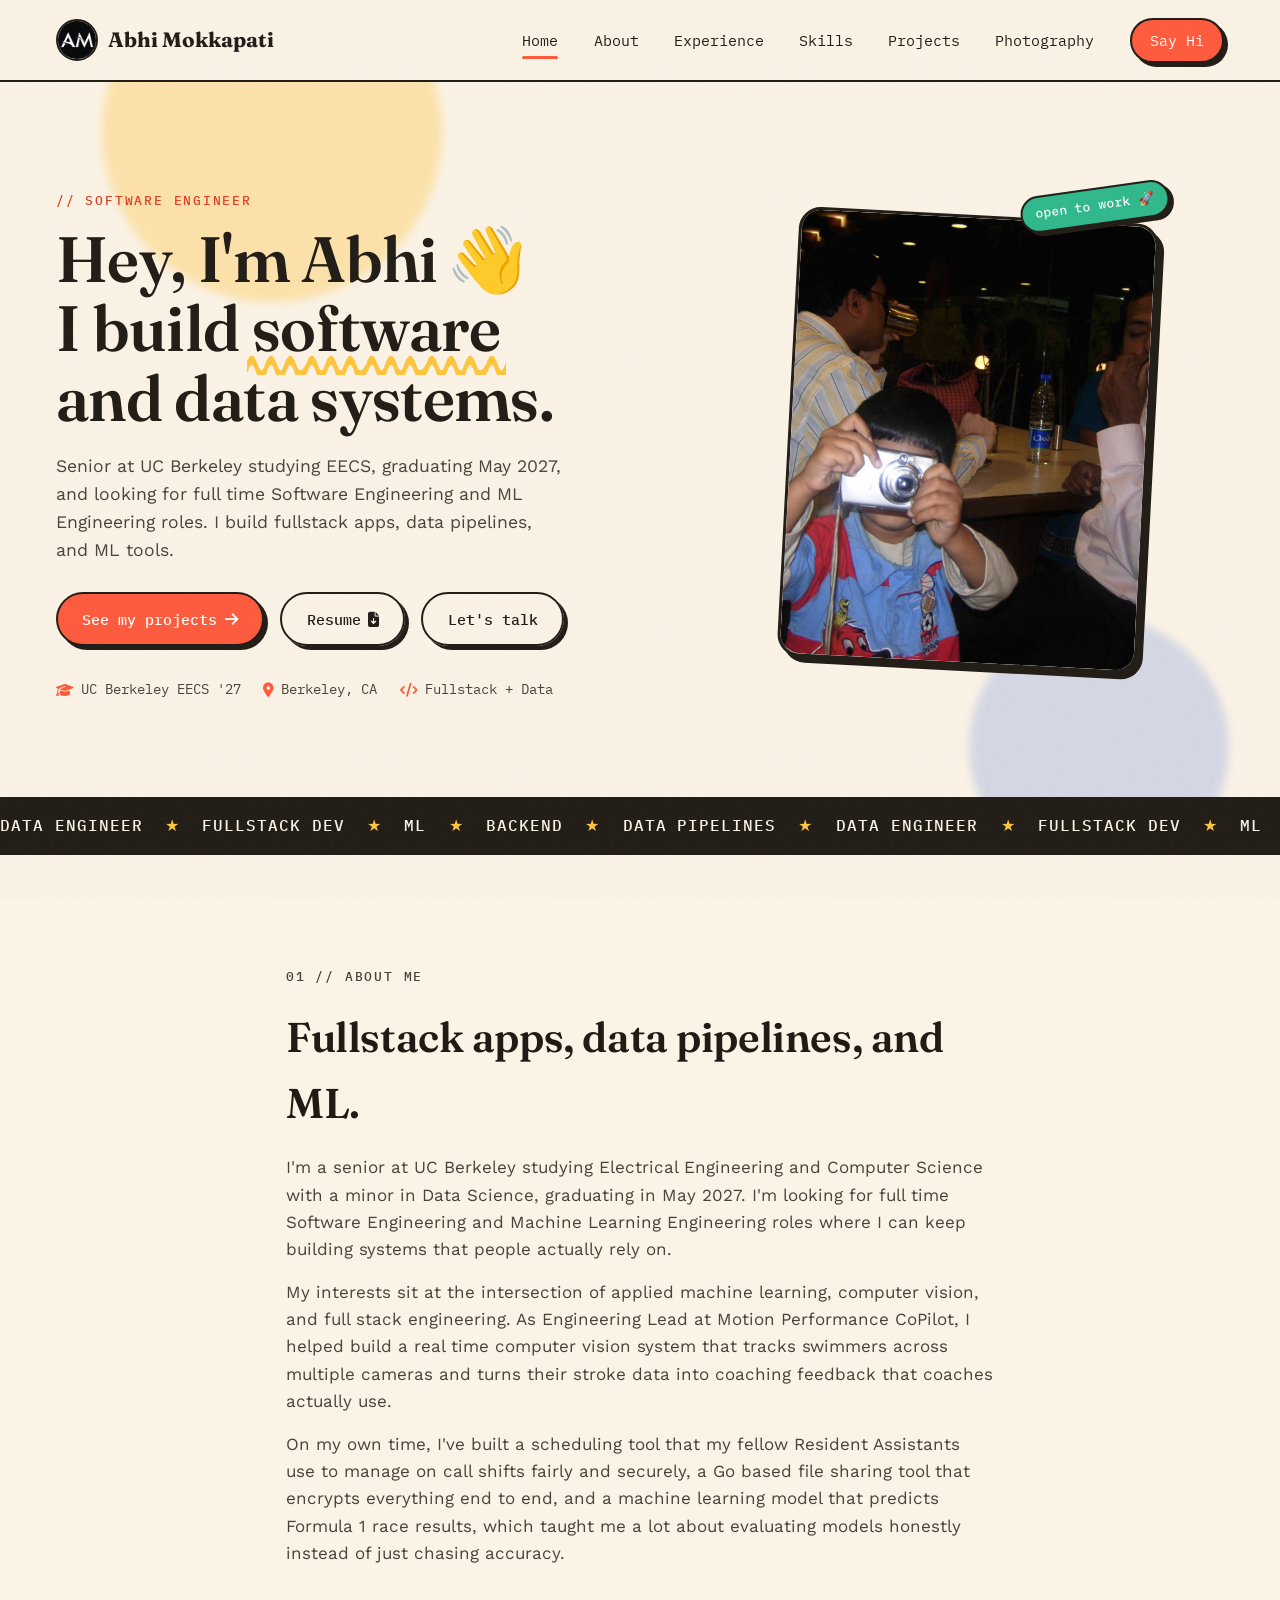
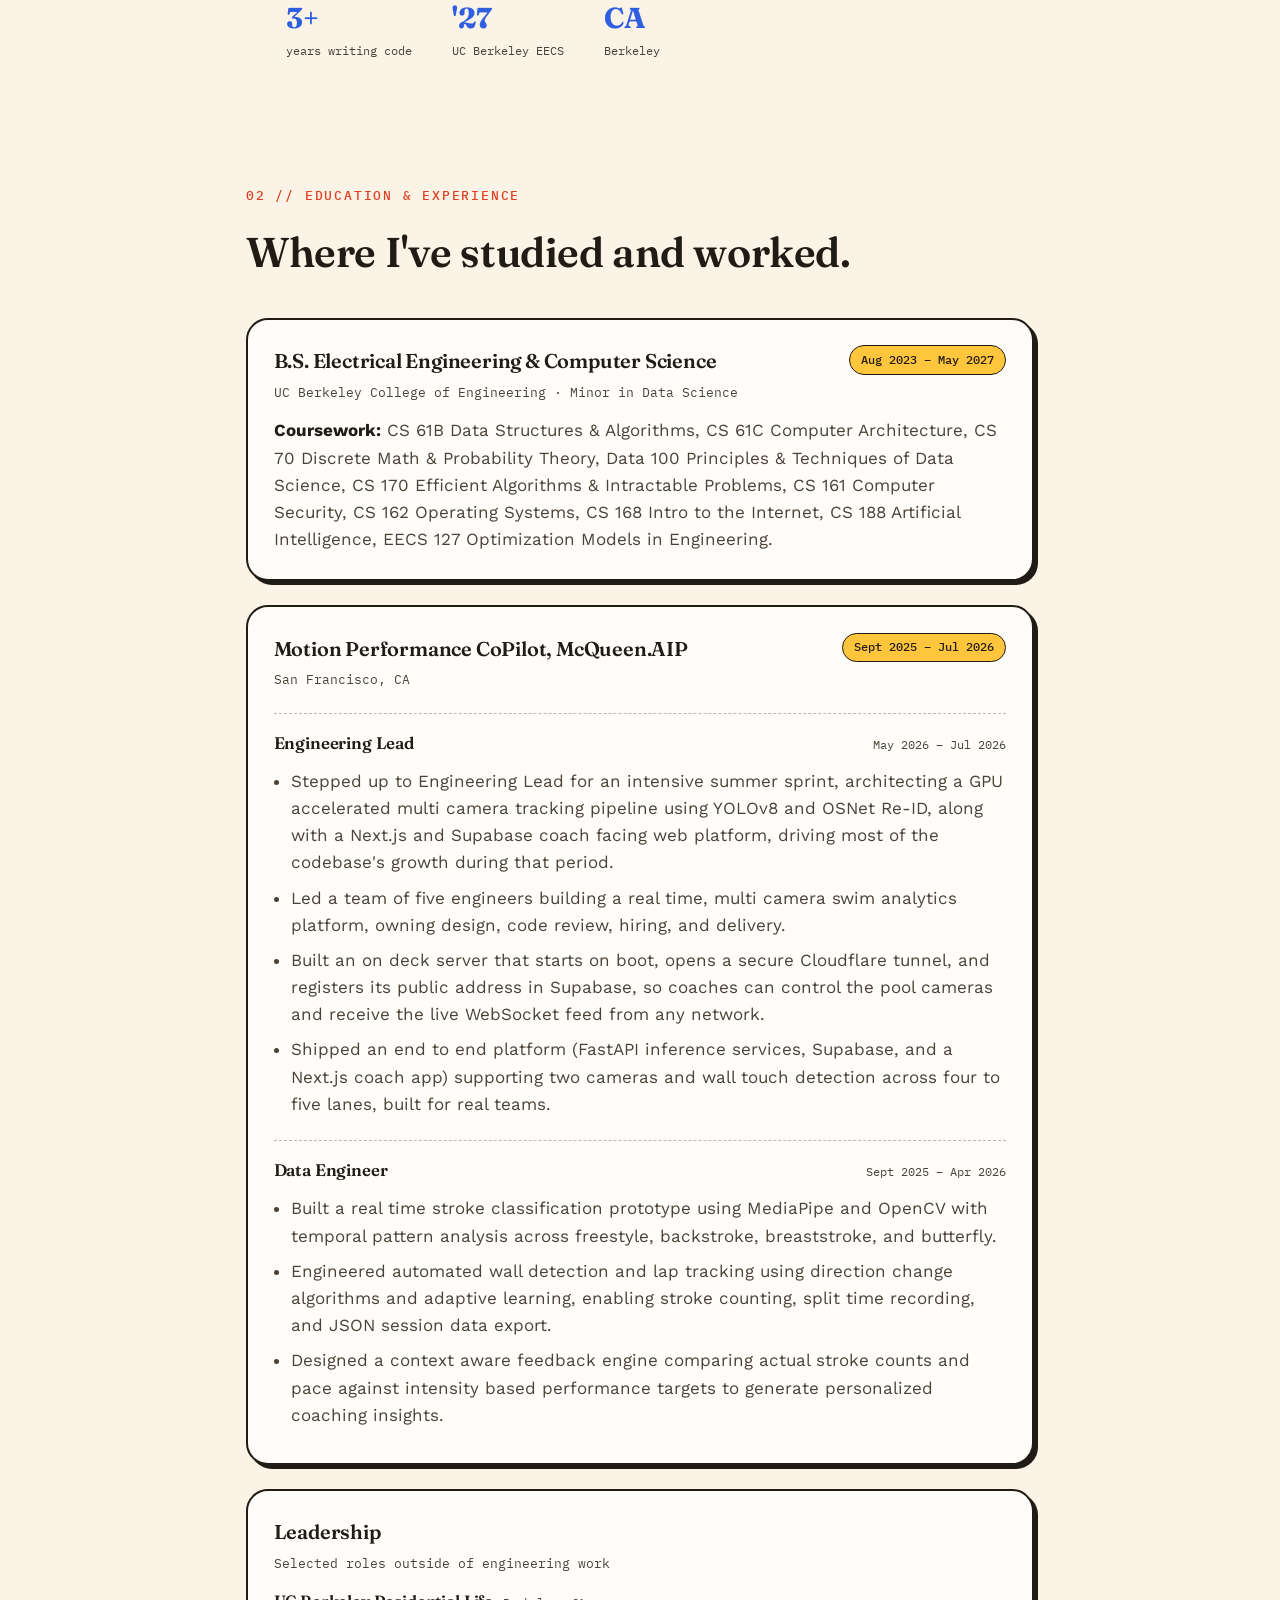
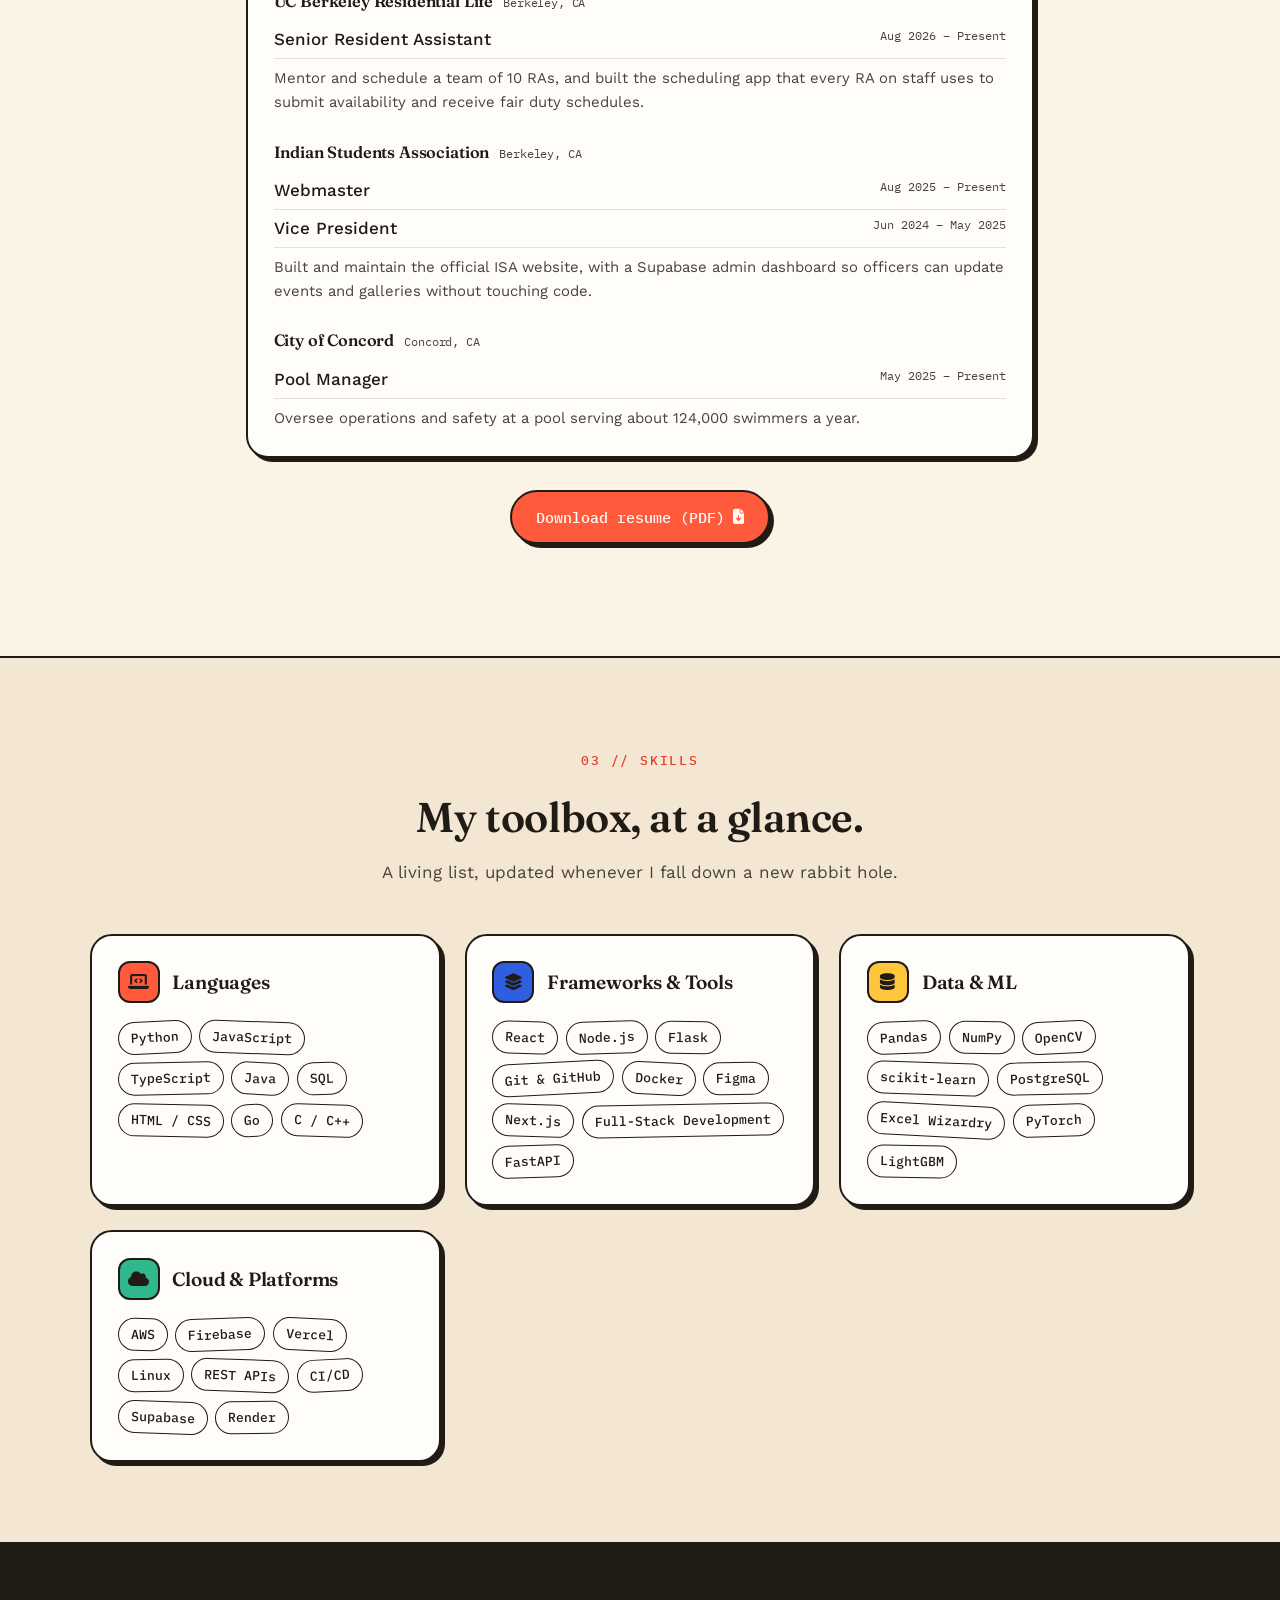
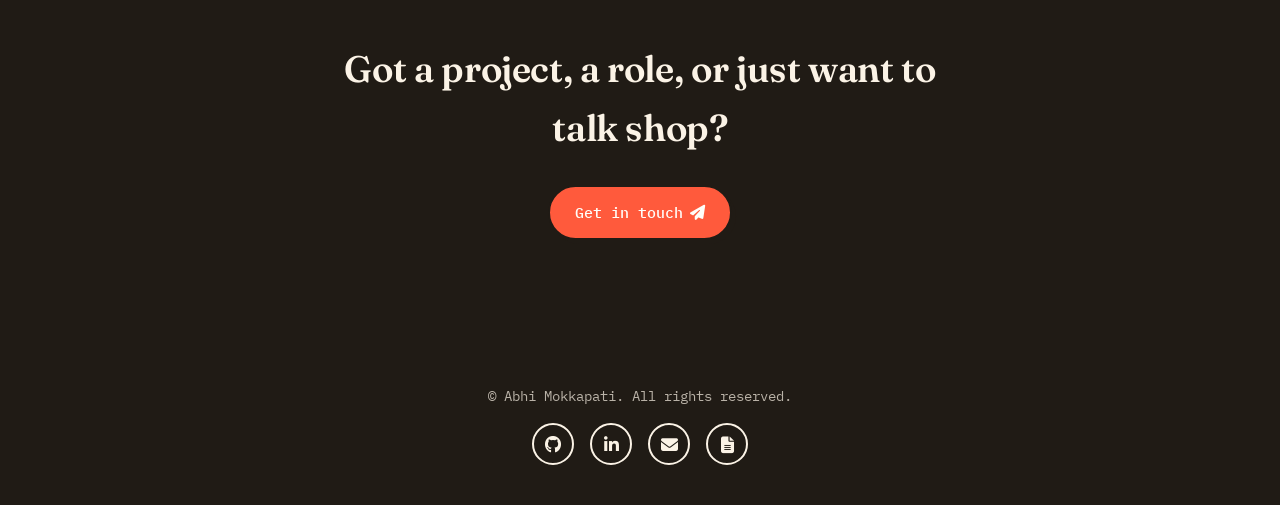
==== commit b4864814: "Align site with LinkedIn: headline, About, Motion roles, trimmed leadership; update public resume PD" ====
--- a/index.html
+++ b/index.html
@@ -4,17 +4,17 @@
   <meta charset="UTF-8" />
   <meta name="viewport" content="width=device-width, initial-scale=1.0" />
   <title>Abhi Mokkapati</title>
-  <meta name="description" content="Abhi Mokkapati: UC Berkeley EECS student and aspiring fullstack &amp; data engineer. Projects, experience, resume, and contact." />
+  <meta name="description" content="Abhi Mokkapati: Software Engineer and UC Berkeley EECS senior (2027). Projects, experience, resume, and contact." />
   <link rel="icon" href="images/AM%20Logo.jpg" />
   <link rel="canonical" href="https://abhimokkapati.github.io/personal-website/" />
   <meta property="og:type" content="website" />
-  <meta property="og:title" content="Abhi Mokkapati | Fullstack &amp; Data Engineer" />
-  <meta property="og:description" content="UC Berkeley EECS student building fullstack apps, data pipelines, and ML tools. Projects, experience, and resume." />
+  <meta property="og:title" content="Abhi Mokkapati | Software Engineer" />
+  <meta property="og:description" content="UC Berkeley EECS senior (2027) building fullstack apps, data pipelines, and ML tools. Looking for full time Software Engineering and ML Engineering roles." />
   <meta property="og:url" content="https://abhimokkapati.github.io/personal-website/" />
   <meta property="og:image" content="https://abhimokkapati.github.io/personal-website/images/photo.jpg" />
   <meta name="twitter:card" content="summary_large_image" />
-  <link rel="stylesheet" href="assets/css/base.css?v=2" />
-  <link rel="stylesheet" href="index.css?v=2" />
+  <link rel="stylesheet" href="assets/css/base.css?v=4" />
+  <link rel="stylesheet" href="index.css?v=4" />
   <link href="https://fonts.googleapis.com/css2?family=Fraunces:ital,opsz,wght@0,9..144,500..800;1,9..144,500..700&family=Work+Sans:wght@400;500;600;700&family=IBM+Plex+Mono:wght@400;500&display=swap" rel="stylesheet">
   <link rel="stylesheet" href="https://cdnjs.cloudflare.com/ajax/libs/font-awesome/6.6.0/css/all.min.css">
 </head>
@@ -48,9 +48,9 @@
       <div class="hero-blob blob-2"></div>
 
       <div class="hero-copy">
-        <p class="eyebrow">// fullstack &amp; data engineer</p>
+        <p class="eyebrow">// software engineer</p>
         <h1>Hey, I'm Abhi<span class="wave">👋</span><br>I build <span class="squiggle">software</span><br>and data systems.</h1>
-        <p class="hero-sub">EECS student at UC Berkeley (class of 2027) and aspiring fullstack &amp; data engineer based in the SF Bay Area. I build fullstack apps, data pipelines, and ML tools.</p>
+        <p class="hero-sub">Senior at UC Berkeley studying EECS, graduating May 2027, and looking for full time Software Engineering and ML Engineering roles. I build fullstack apps, data pipelines, and ML tools.</p>
         <div class="hero-actions">
           <a href="projects/projects.html" class="btn btn-coral">See my projects <i class="fa-solid fa-arrow-right"></i></a>
           <a href="assets/Abhiram_Mokkapati_Resume.pdf" class="btn btn-outline" target="_blank" rel="noopener">Resume <i class="fa-solid fa-file-arrow-down"></i></a>
@@ -58,7 +58,7 @@
         </div>
         <ul class="hero-facts">
           <li><i class="fa-solid fa-graduation-cap"></i> UC Berkeley EECS '27</li>
-          <li><i class="fa-solid fa-location-dot"></i> SF Bay Area</li>
+          <li><i class="fa-solid fa-location-dot"></i> Berkeley, CA</li>
           <li><i class="fa-solid fa-code"></i> Fullstack + Data</li>
         </ul>
       </div>
@@ -85,20 +85,28 @@
         <p class="eyebrow">01 // about me</p>
         <h2>Fullstack apps, data pipelines, and ML.</h2>
         <p>
-          I'm a fullstack and data engineer based in the SF Bay Area. I build web apps end to end,
-          turn messy datasets into something useful, and train models for computer vision and
-          prediction problems.
+          I'm a senior at UC Berkeley studying Electrical Engineering and Computer Science with a
+          minor in Data Science, graduating in May 2027. I'm looking for full time Software
+          Engineering and Machine Learning Engineering roles where I can keep building systems
+          that people actually rely on.
         </p>
         <p>
-          Recent work includes an end to end encrypted file sharing service in Go, a live political
-          news sentiment dashboard, an F1 race prediction model, and a face and object recognition
-          photo library manager. I care about software that is well tested, easy to run, and
-          straightforward to maintain.
+          My interests sit at the intersection of applied machine learning, computer vision, and
+          full stack engineering. As Engineering Lead at Motion Performance CoPilot, I helped build
+          a real time computer vision system that tracks swimmers across multiple cameras and turns
+          their stroke data into coaching feedback that coaches actually use.
+        </p>
+        <p>
+          On my own time, I've built a scheduling tool that my fellow Resident Assistants use to
+          manage on call shifts fairly and securely, a Go based file sharing tool that encrypts
+          everything end to end, and a machine learning model that predicts Formula 1 race
+          results, which taught me a lot about evaluating models honestly instead of just chasing
+          accuracy.
         </p>
         <div class="about-stat-row">
           <div class="stat"><strong>3+</strong><span>years writing code</span></div>
           <div class="stat"><strong>'27</strong><span>UC Berkeley EECS</span></div>
-          <div class="stat"><strong>CA</strong><span>SF Bay Area</span></div>
+          <div class="stat"><strong>CA</strong><span>Berkeley</span></div>
         </div>
       </div>
     </section>
@@ -113,9 +121,9 @@
           <div class="exp-head">
             <div>
               <h3>B.S. Electrical Engineering &amp; Computer Science</h3>
-              <p class="exp-org">University of California, Berkeley &middot; Minor in Data Science</p>
-            </div>
-            <span class="exp-date">Expected May 2027</span>
+              <p class="exp-org">UC Berkeley College of Engineering &middot; Minor in Data Science</p>
+            </div>
+            <span class="exp-date">Aug 2023 &ndash; May 2027</span>
           </div>
           <p class="exp-note"><strong>Coursework:</strong> CS 61B Data Structures &amp; Algorithms, CS 61C Computer Architecture, CS 70 Discrete Math &amp; Probability Theory, Data 100 Principles &amp; Techniques of Data Science, CS 170 Efficient Algorithms &amp; Intractable Problems, CS 161 Computer Security, CS 162 Operating Systems, CS 168 Intro to the Internet, CS 188 Artificial Intelligence, EECS 127 Optimization Models in Engineering.</p>
         </article>
@@ -123,31 +131,52 @@
         <article class="exp-card reveal">
           <div class="exp-head">
             <div>
-              <h3>Data Engineer &rarr; Engineering Lead</h3>
-              <p class="exp-org">Motion Performance CoPilot, McQueen.AIP &middot; San Francisco, CA</p>
+              <h3>Motion Performance CoPilot, McQueen.AIP</h3>
+              <p class="exp-org">San Francisco, CA</p>
             </div>
             <span class="exp-date">Sept 2025 &ndash; Jul 2026</span>
           </div>
+
+          <div class="exp-role-head"><h4>Engineering Lead</h4><span>May 2026 &ndash; Jul 2026</span></div>
           <ul>
-            <li>Built a real time stroke classification system with MediaPipe and OpenCV, using temporal pattern analysis across freestyle, backstroke, breaststroke, and butterfly.</li>
-            <li>Engineered automated wall detection and lap tracking from direction change algorithms and adaptive learning, enabling stroke counting, split times, and JSON session export.</li>
-            <li>Designed a context aware feedback engine that compares actual stroke counts and pace against intensity based targets to generate personalized coaching insights.</li>
-            <li>Stepped up to Engineering Lead for a summer sprint, architecting a GPU accelerated multi camera tracking pipeline (YOLOv8 + OSNet Re-ID) and a Next.js / Supabase coach web platform.</li>
+            <li>Stepped up to Engineering Lead for an intensive summer sprint, architecting a GPU accelerated multi camera tracking pipeline using YOLOv8 and OSNet Re-ID, along with a Next.js and Supabase coach facing web platform, driving most of the codebase's growth during that period.</li>
+            <li>Led a team of five engineers building a real time, multi camera swim analytics platform, owning design, code review, hiring, and delivery.</li>
+            <li>Built an on deck server that starts on boot, opens a secure Cloudflare tunnel, and registers its public address in Supabase, so coaches can control the pool cameras and receive the live WebSocket feed from any network.</li>
+            <li>Shipped an end to end platform (FastAPI inference services, Supabase, and a Next.js coach app) supporting two cameras and wall touch detection across four to five lanes, built for real teams.</li>
+          </ul>
+
+          <div class="exp-role-head"><h4>Data Engineer</h4><span>Sept 2025 &ndash; Apr 2026</span></div>
+          <ul>
+            <li>Built a real time stroke classification prototype using MediaPipe and OpenCV with temporal pattern analysis across freestyle, backstroke, breaststroke, and butterfly.</li>
+            <li>Engineered automated wall detection and lap tracking using direction change algorithms and adaptive learning, enabling stroke counting, split time recording, and JSON session data export.</li>
+            <li>Designed a context aware feedback engine comparing actual stroke counts and pace against intensity based performance targets to generate personalized coaching insights.</li>
           </ul>
         </article>
 
         <article class="exp-card reveal">
           <div class="exp-head">
             <div>
-              <h3>Leadership &amp; involvement</h3>
-              <p class="exp-org">Outside of engineering</p>
-            </div>
-          </div>
-          <div class="tag-cloud">
-            <span class="tag" style="--r:-2deg">Senior Resident Assistant &middot; Berkeley Residential Life</span>
-            <span class="tag" style="--r:1deg">Webmaster &middot; Indian Students Association</span>
-            <span class="tag" style="--r:-1deg">Pool Manager &middot; City of Concord</span>
-            <span class="tag" style="--r:2deg">Photographer &middot; Innovative Design</span>
+              <h3>Leadership</h3>
+              <p class="exp-org">Selected roles outside of engineering work</p>
+            </div>
+          </div>
+          <div class="exp-org-list">
+            <div class="exp-org-block">
+              <h4>UC Berkeley Residential Life <small>Berkeley, CA</small></h4>
+              <div class="exp-role"><strong>Senior Resident Assistant</strong><span>Aug 2026 &ndash; Present</span></div>
+              <p class="exp-org-note">Mentor and schedule a team of 10 RAs, and built the scheduling app that every RA on staff uses to submit availability and receive fair duty schedules.</p>
+            </div>
+            <div class="exp-org-block">
+              <h4>Indian Students Association <small>Berkeley, CA</small></h4>
+              <div class="exp-role"><strong>Webmaster</strong><span>Aug 2025 &ndash; Present</span></div>
+              <div class="exp-role"><strong>Vice President</strong><span>Jun 2024 &ndash; May 2025</span></div>
+              <p class="exp-org-note">Built and maintain the official ISA website, with a Supabase admin dashboard so officers can update events and galleries without touching code.</p>
+            </div>
+            <div class="exp-org-block">
+              <h4>City of Concord <small>Concord, CA</small></h4>
+              <div class="exp-role"><strong>Pool Manager</strong><span>May 2025 &ndash; Present</span></div>
+              <p class="exp-org-note">Oversee operations and safety at a pool serving about 124,000 swimmers a year.</p>
+            </div>
           </div>
         </article>
       </div>
@@ -194,6 +223,7 @@
             <span class="tag" style="--r:3deg">Docker</span>
             <span class="tag" style="--r:-1deg">Figma</span>
             <span class="tag" style="--r:2deg">Next.js</span>
+            <span class="tag" style="--r:-1deg">Full-Stack Development</span>
             <span class="tag" style="--r:-2deg">FastAPI</span>
           </div>
         </div>
--- a/index.css
+++ b/index.css
@@ -233,6 +233,33 @@
 .exp-card li { margin-bottom: 0.5rem; }
 .exp-note { margin: 0; color: var(--ink-soft); }
 .exp-note strong { color: var(--ink); }
+.exp-role-head {
+  display: flex;
+  justify-content: space-between;
+  align-items: baseline;
+  gap: 0.25rem 1rem;
+  flex-wrap: wrap;
+  margin: 1.4rem 0 0.7rem;
+  padding-top: 1rem;
+  border-top: 1.5px dashed rgba(32, 27, 21, 0.3);
+}
+.exp-role-head h4 { font-size: 1.05rem; }
+.exp-role-head span { font-family: var(--font-mono); font-size: 0.78rem; color: var(--ink-soft); }
+.exp-org-list { display: grid; gap: 1.5rem; }
+.exp-org-block h4 { font-size: 1.02rem; margin-bottom: 0.45rem; }
+.exp-org-block h4 small { font-family: var(--font-mono); font-size: 0.74rem; font-weight: 400; color: var(--ink-soft); margin-left: 0.4rem; }
+.exp-role {
+  display: flex;
+  justify-content: space-between;
+  gap: 0.15rem 1rem;
+  flex-wrap: wrap;
+  padding: 0.3rem 0;
+  border-bottom: 1px solid rgba(32, 27, 21, 0.12);
+  color: var(--ink-soft);
+}
+.exp-role strong { font-weight: 500; color: var(--ink); }
+.exp-role span { font-family: var(--font-mono); font-size: 0.76rem; white-space: nowrap; }
+.exp-org-note { margin: 0.5rem 0 0; color: var(--ink-soft); font-size: 0.93rem; }
 .exp-actions { margin-top: 2rem; text-align: center; }
 
 /* ============ SKILLS ============ */
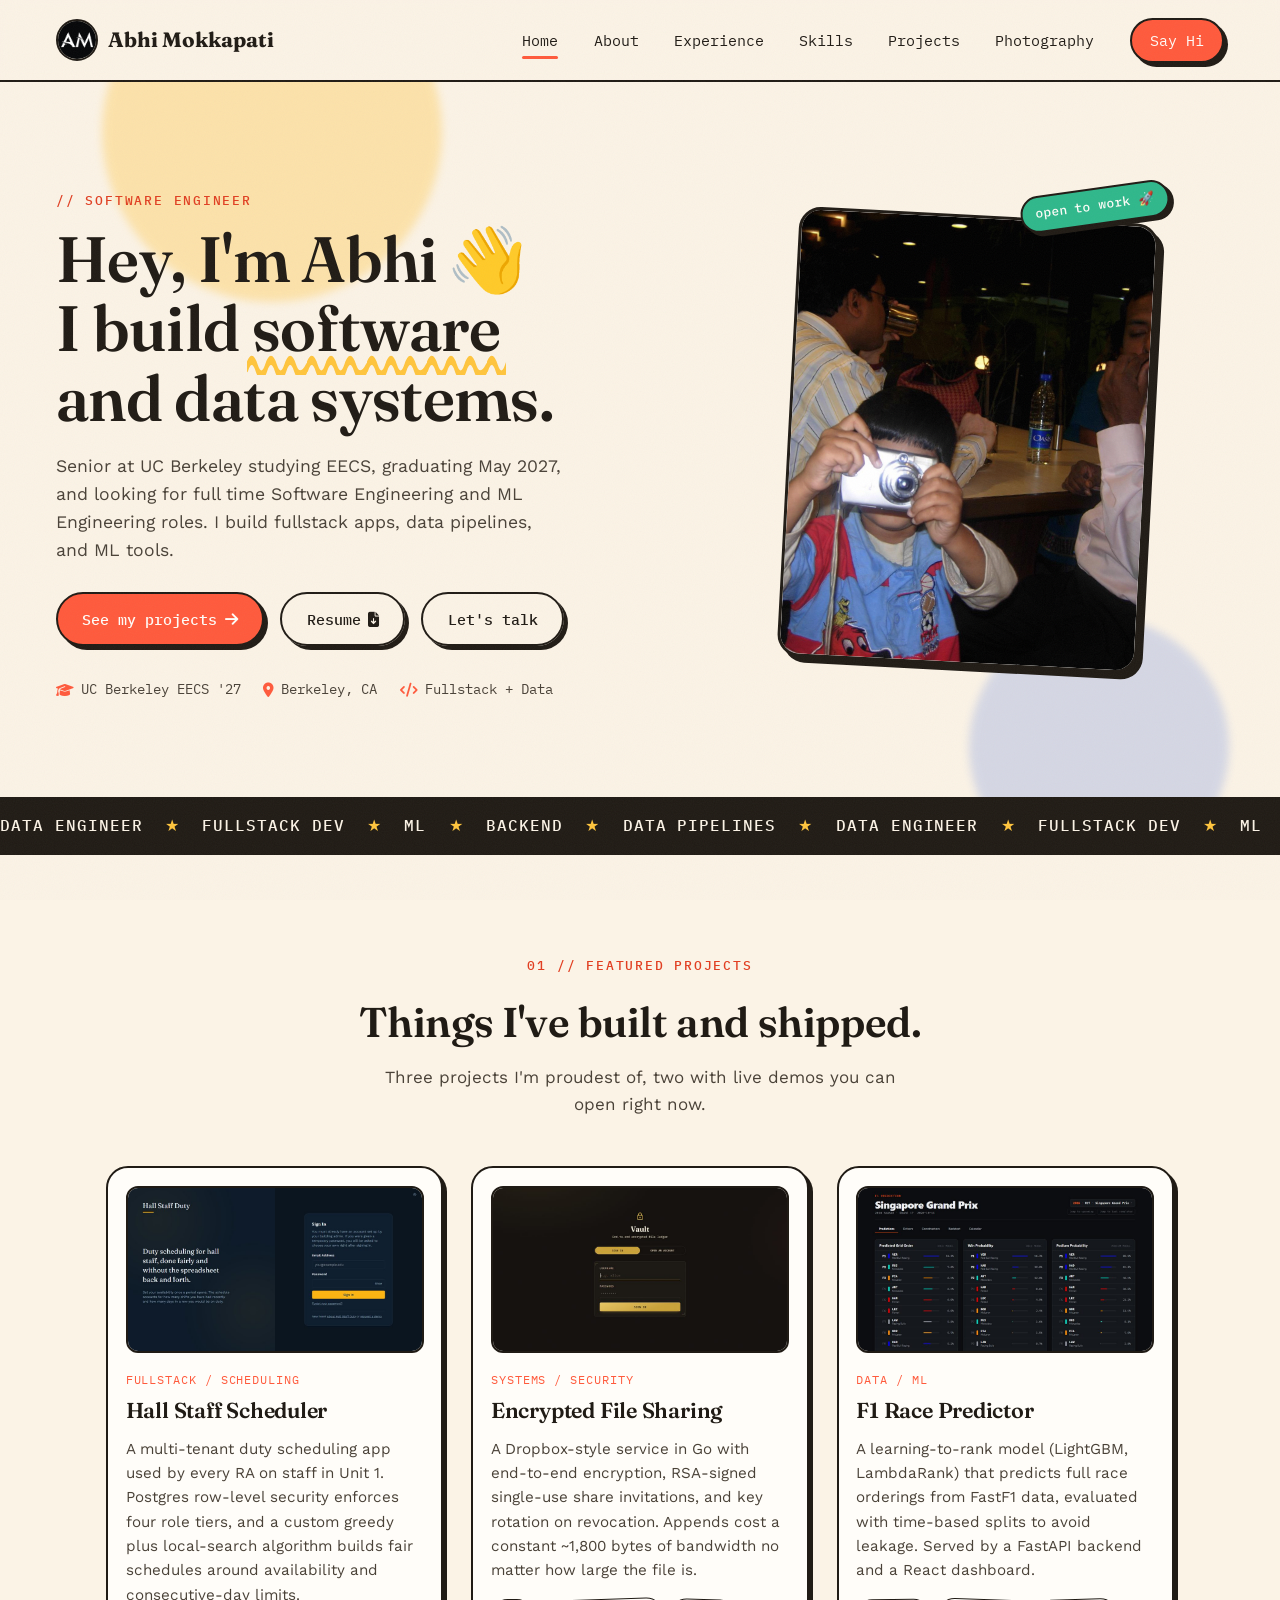
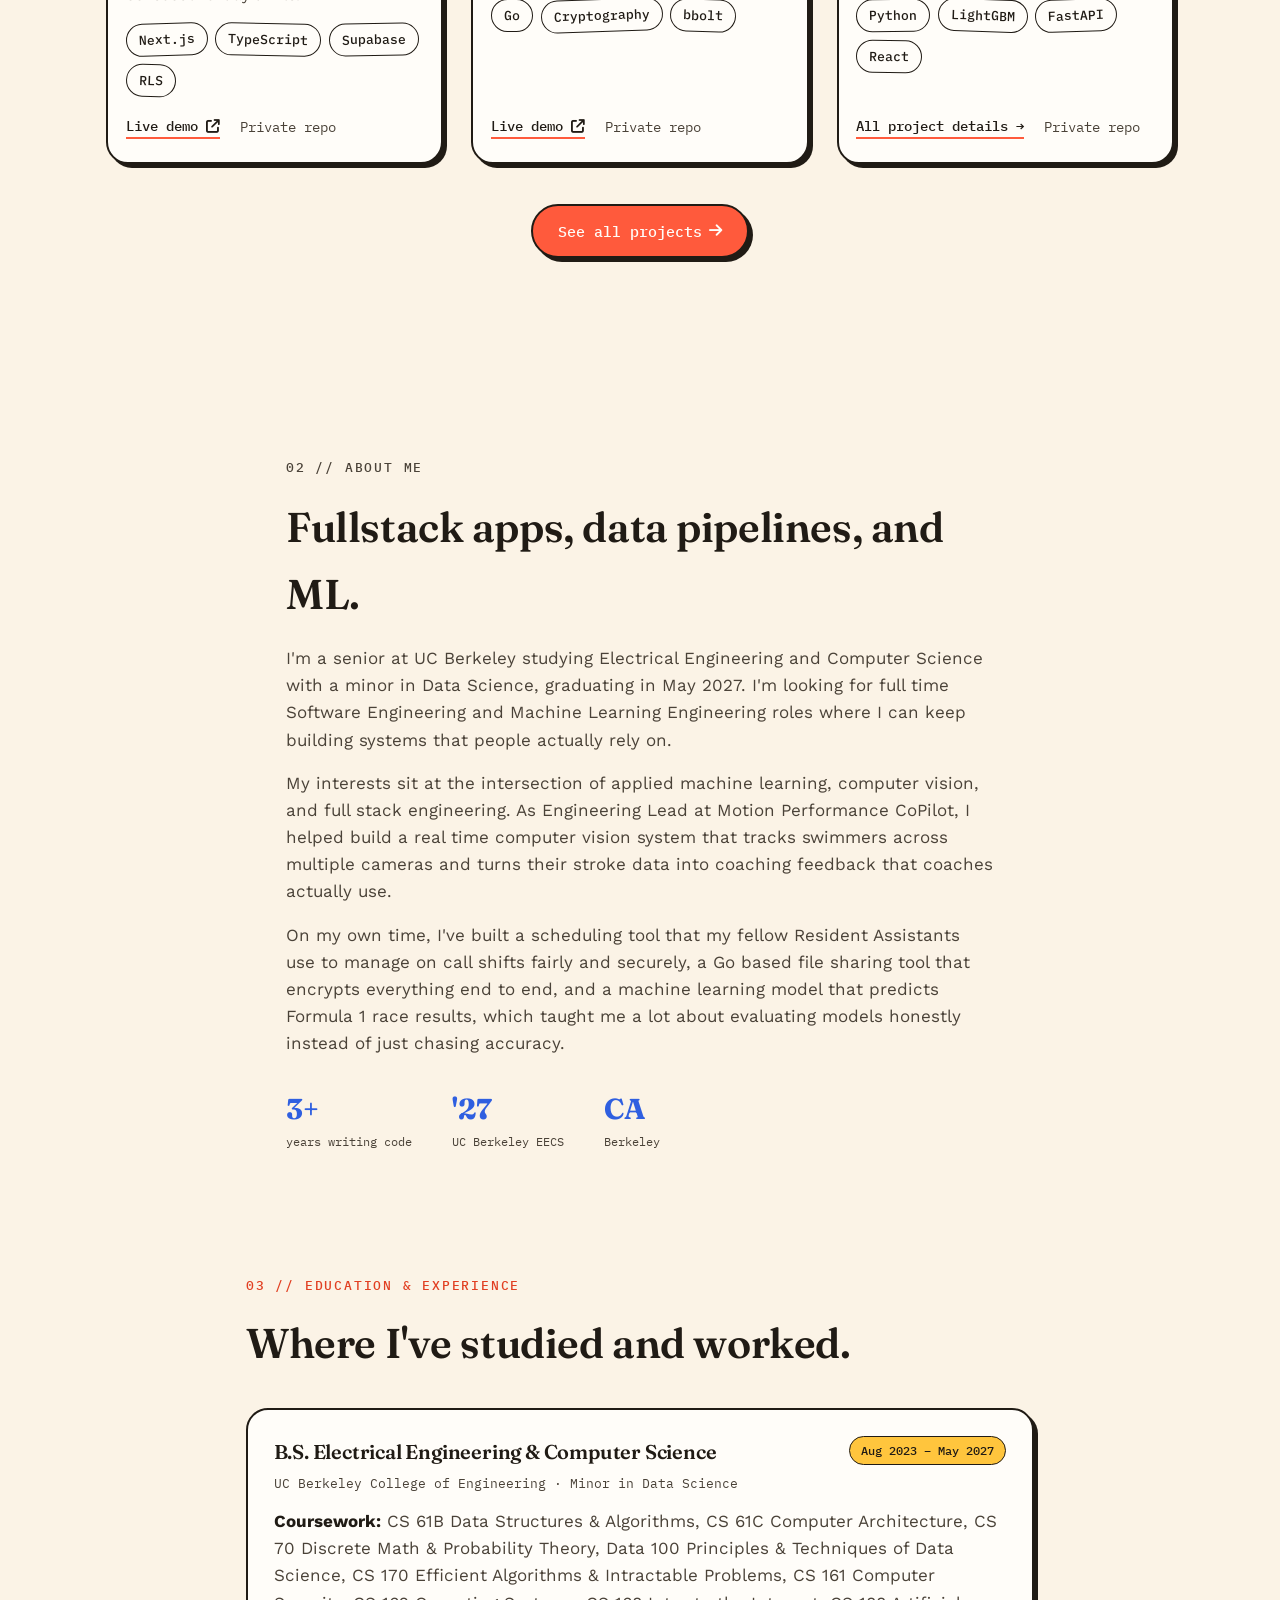
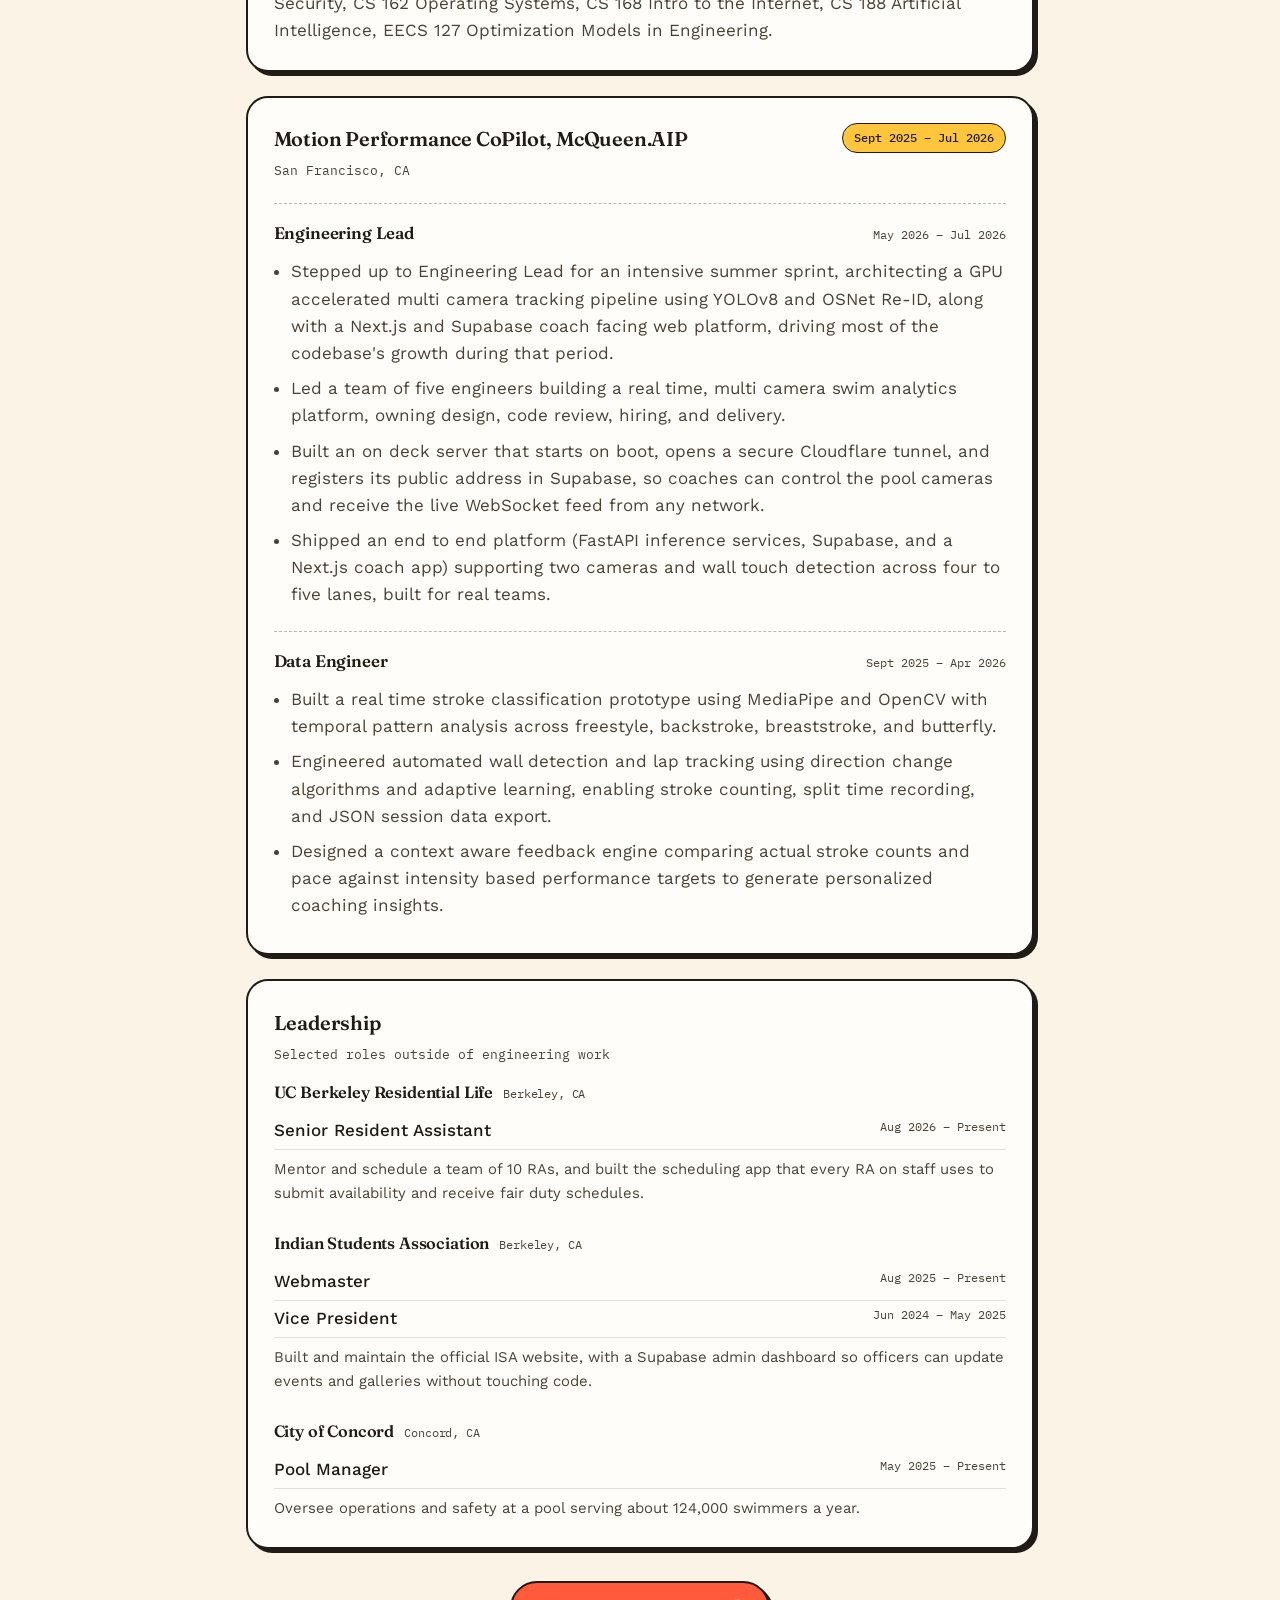
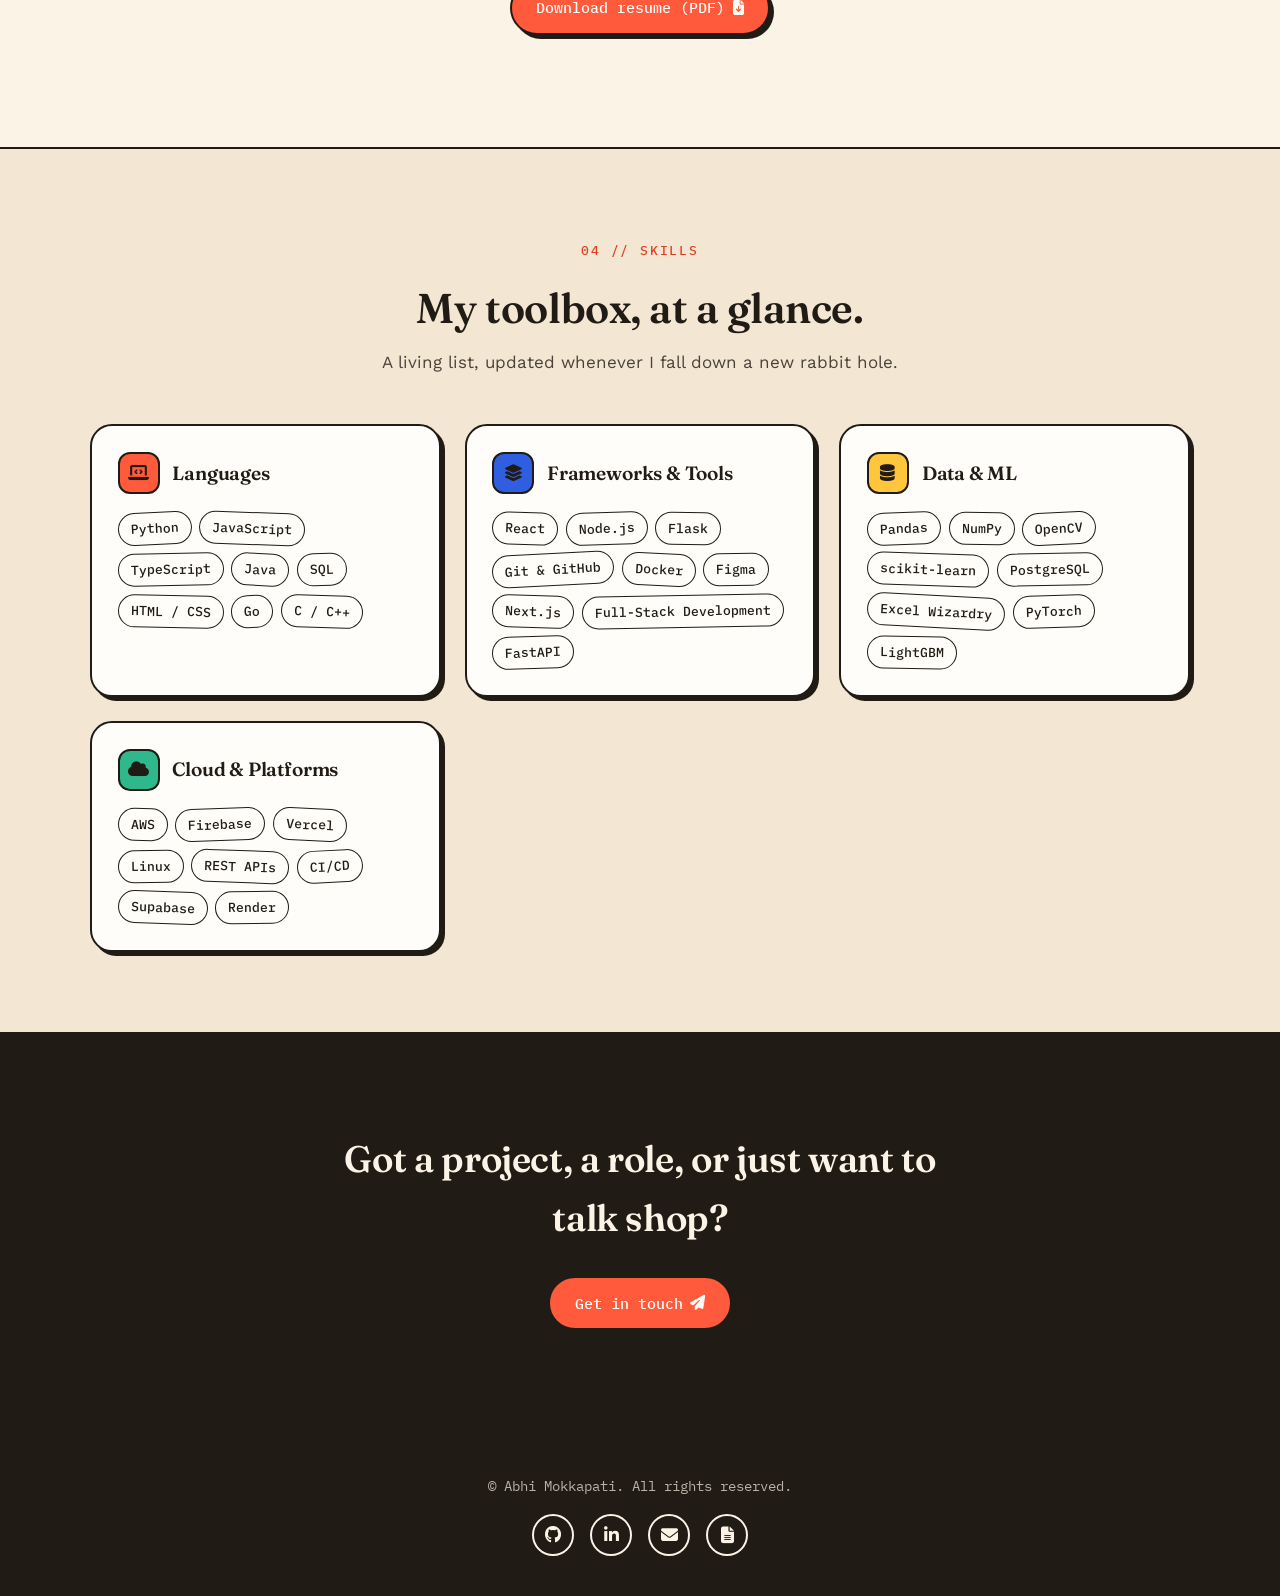
==== commit c17d2b00: "Feature projects on homepage: add Featured projects section under hero Co-Authored-By: Claude Sonnet" ====
--- a/index.html
+++ b/index.html
@@ -13,8 +13,8 @@
   <meta property="og:url" content="https://abhimokkapati.github.io/personal-website/" />
   <meta property="og:image" content="https://abhimokkapati.github.io/personal-website/images/photo.jpg" />
   <meta name="twitter:card" content="summary_large_image" />
-  <link rel="stylesheet" href="assets/css/base.css?v=4" />
-  <link rel="stylesheet" href="index.css?v=4" />
+  <link rel="stylesheet" href="assets/css/base.css?v=5" />
+  <link rel="stylesheet" href="index.css?v=5" />
   <link href="https://fonts.googleapis.com/css2?family=Fraunces:ital,opsz,wght@0,9..144,500..800;1,9..144,500..700&family=Work+Sans:wght@400;500;600;700&family=IBM+Plex+Mono:wght@400;500&display=swap" rel="stylesheet">
   <link rel="stylesheet" href="https://cdnjs.cloudflare.com/ajax/libs/font-awesome/6.6.0/css/all.min.css">
 </head>
@@ -79,10 +79,73 @@
       </div>
     </section>
 
+    <!-- ============ FEATURED PROJECTS ============ -->
+    <section class="featured" id="projects">
+      <p class="eyebrow center">01 // featured projects</p>
+      <h2 class="center">Things I've built and shipped.</h2>
+      <p class="section-sub center">Three projects I'm proudest of, two with live demos you can open right now.</p>
+
+      <div class="featured-grid">
+        <article class="feature-card reveal">
+          <div class="feature-media"><img src="projects/images/hall-staff.jpg" alt="Hall Staff Duty sign in page" loading="lazy"></div>
+          <p class="feature-kicker">FULLSTACK / SCHEDULING</p>
+          <h3>Hall Staff Scheduler</h3>
+          <p>A multi-tenant duty scheduling app used by every RA on staff in Unit 1. Postgres row-level security enforces four role tiers, and a custom greedy plus local-search algorithm builds fair schedules around availability and consecutive-day limits.</p>
+          <div class="tag-cloud">
+            <span class="tag" style="--r:-2deg">Next.js</span>
+            <span class="tag" style="--r:1deg">TypeScript</span>
+            <span class="tag" style="--r:-1deg">Supabase</span>
+            <span class="tag" style="--r:2deg">RLS</span>
+          </div>
+          <div class="feature-links">
+            <a href="https://ra-scheduling.vercel.app" target="_blank" rel="noopener">Live demo <i class="fa-solid fa-arrow-up-right-from-square"></i></a>
+            <span class="feature-note">Private repo</span>
+          </div>
+        </article>
+
+        <article class="feature-card reveal">
+          <div class="feature-media"><img src="projects/images/dropbox.jpg" alt="DropboxClone Vault sign in screen" loading="lazy"></div>
+          <p class="feature-kicker">SYSTEMS / SECURITY</p>
+          <h3>Encrypted File Sharing</h3>
+          <p>A Dropbox-style service in Go with end-to-end encryption, RSA-signed single-use share invitations, and key rotation on revocation. Appends cost a constant ~1,800 bytes of bandwidth no matter how large the file is.</p>
+          <div class="tag-cloud">
+            <span class="tag" style="--r:1deg">Go</span>
+            <span class="tag" style="--r:-2deg">Cryptography</span>
+            <span class="tag" style="--r:2deg">bbolt</span>
+          </div>
+          <div class="feature-links">
+            <a href="https://dropboxclone-qi61.onrender.com" target="_blank" rel="noopener">Live demo <i class="fa-solid fa-arrow-up-right-from-square"></i></a>
+            <span class="feature-note">Private repo</span>
+          </div>
+        </article>
+
+        <article class="feature-card reveal">
+          <div class="feature-media"><img src="projects/images/f1-predictor.jpg" alt="F1 Race Predictor predictions dashboard" loading="lazy"></div>
+          <p class="feature-kicker">DATA / ML</p>
+          <h3>F1 Race Predictor</h3>
+          <p>A learning-to-rank model (LightGBM, LambdaRank) that predicts full race orderings from FastF1 data, evaluated with time-based splits to avoid leakage. Served by a FastAPI backend and a React dashboard.</p>
+          <div class="tag-cloud">
+            <span class="tag" style="--r:-1deg">Python</span>
+            <span class="tag" style="--r:2deg">LightGBM</span>
+            <span class="tag" style="--r:-2deg">FastAPI</span>
+            <span class="tag" style="--r:1deg">React</span>
+          </div>
+          <div class="feature-links">
+            <a href="projects/projects.html">All project details &rarr;</a>
+            <span class="feature-note">Private repo</span>
+          </div>
+        </article>
+      </div>
+
+      <div class="featured-more">
+        <a href="projects/projects.html" class="btn btn-coral">See all projects <i class="fa-solid fa-arrow-right"></i></a>
+      </div>
+    </section>
+
     <!-- ============ ABOUT ============ -->
     <section class="about" id="about">
       <div class="about-copy reveal">
-        <p class="eyebrow">01 // about me</p>
+        <p class="eyebrow">02 // about me</p>
         <h2>Fullstack apps, data pipelines, and ML.</h2>
         <p>
           I'm a senior at UC Berkeley studying Electrical Engineering and Computer Science with a
@@ -113,7 +176,7 @@
 
     <!-- ============ EXPERIENCE ============ -->
     <section class="experience" id="experience">
-      <p class="eyebrow">02 // education &amp; experience</p>
+      <p class="eyebrow">03 // education &amp; experience</p>
       <h2>Where I've studied and worked.</h2>
 
       <div class="exp-list">
@@ -188,7 +251,7 @@
 
     <!-- ============ SKILLS ============ -->
     <section class="skills" id="skills">
-      <p class="eyebrow center">03 // skills</p>
+      <p class="eyebrow center">04 // skills</p>
       <h2 class="center">My toolbox, at a glance.</h2>
       <p class="section-sub center">A living list, updated whenever I fall down a new rabbit hole.</p>
 
--- a/index.css
+++ b/index.css
@@ -155,6 +155,65 @@
   .marquee-track { animation: none; }
 }
 
+/* ============ FEATURED PROJECTS ============ */
+.featured {
+  max-width: 1180px;
+  margin: 0 auto;
+  padding: clamp(3.5rem, 8vw, 5.5rem) clamp(1.25rem, 5vw, 3.5rem);
+}
+.featured h2 {
+  font-size: clamp(1.9rem, 3.6vw, 2.6rem);
+  margin: 0.4rem auto 0.5rem;
+}
+.featured-grid {
+  display: grid;
+  grid-template-columns: repeat(auto-fit, minmax(300px, 1fr));
+  gap: 1.75rem;
+}
+.feature-card {
+  display: flex;
+  flex-direction: column;
+  background: var(--paper);
+  border: 2.5px solid var(--ink);
+  border-radius: var(--radius);
+  padding: 1.1rem 1.1rem 1.4rem;
+  box-shadow: var(--shadow-pop-sm);
+  transition: transform 0.25s var(--ease-pop);
+}
+.feature-card:hover { transform: translateY(-5px); }
+.feature-media {
+  aspect-ratio: 16 / 9;
+  border: 2px solid var(--ink);
+  border-radius: 12px;
+  overflow: hidden;
+  margin-bottom: 1.1rem;
+  background: var(--cream-deep);
+}
+.feature-media img { width: 100%; height: 100%; object-fit: cover; display: block; }
+.feature-kicker {
+  font-family: var(--font-mono);
+  font-size: 0.72rem;
+  letter-spacing: 0.08em;
+  color: var(--coral);
+  margin: 0 0 0.3rem;
+}
+.feature-card h3 { font-size: 1.35rem; margin-bottom: 0.5rem; }
+.feature-card > p:not(.feature-kicker) { color: var(--ink-soft); margin: 0 0 1rem; font-size: 0.95rem; }
+.feature-card .tag-cloud { margin-bottom: 1.1rem; }
+.feature-links {
+  margin-top: auto;
+  display: flex;
+  flex-wrap: wrap;
+  align-items: center;
+  gap: 0.5rem 1.25rem;
+  font-family: var(--font-mono);
+  font-size: 0.85rem;
+}
+.feature-links a { font-weight: 500; border-bottom: 2px solid var(--coral); }
+.feature-links a:hover { color: var(--coral); }
+.feature-note { color: var(--ink-soft); }
+.featured-more { margin-top: 2.5rem; text-align: center; }
+
 /* ============ ABOUT ============ */
 .about {
   max-width: 820px;
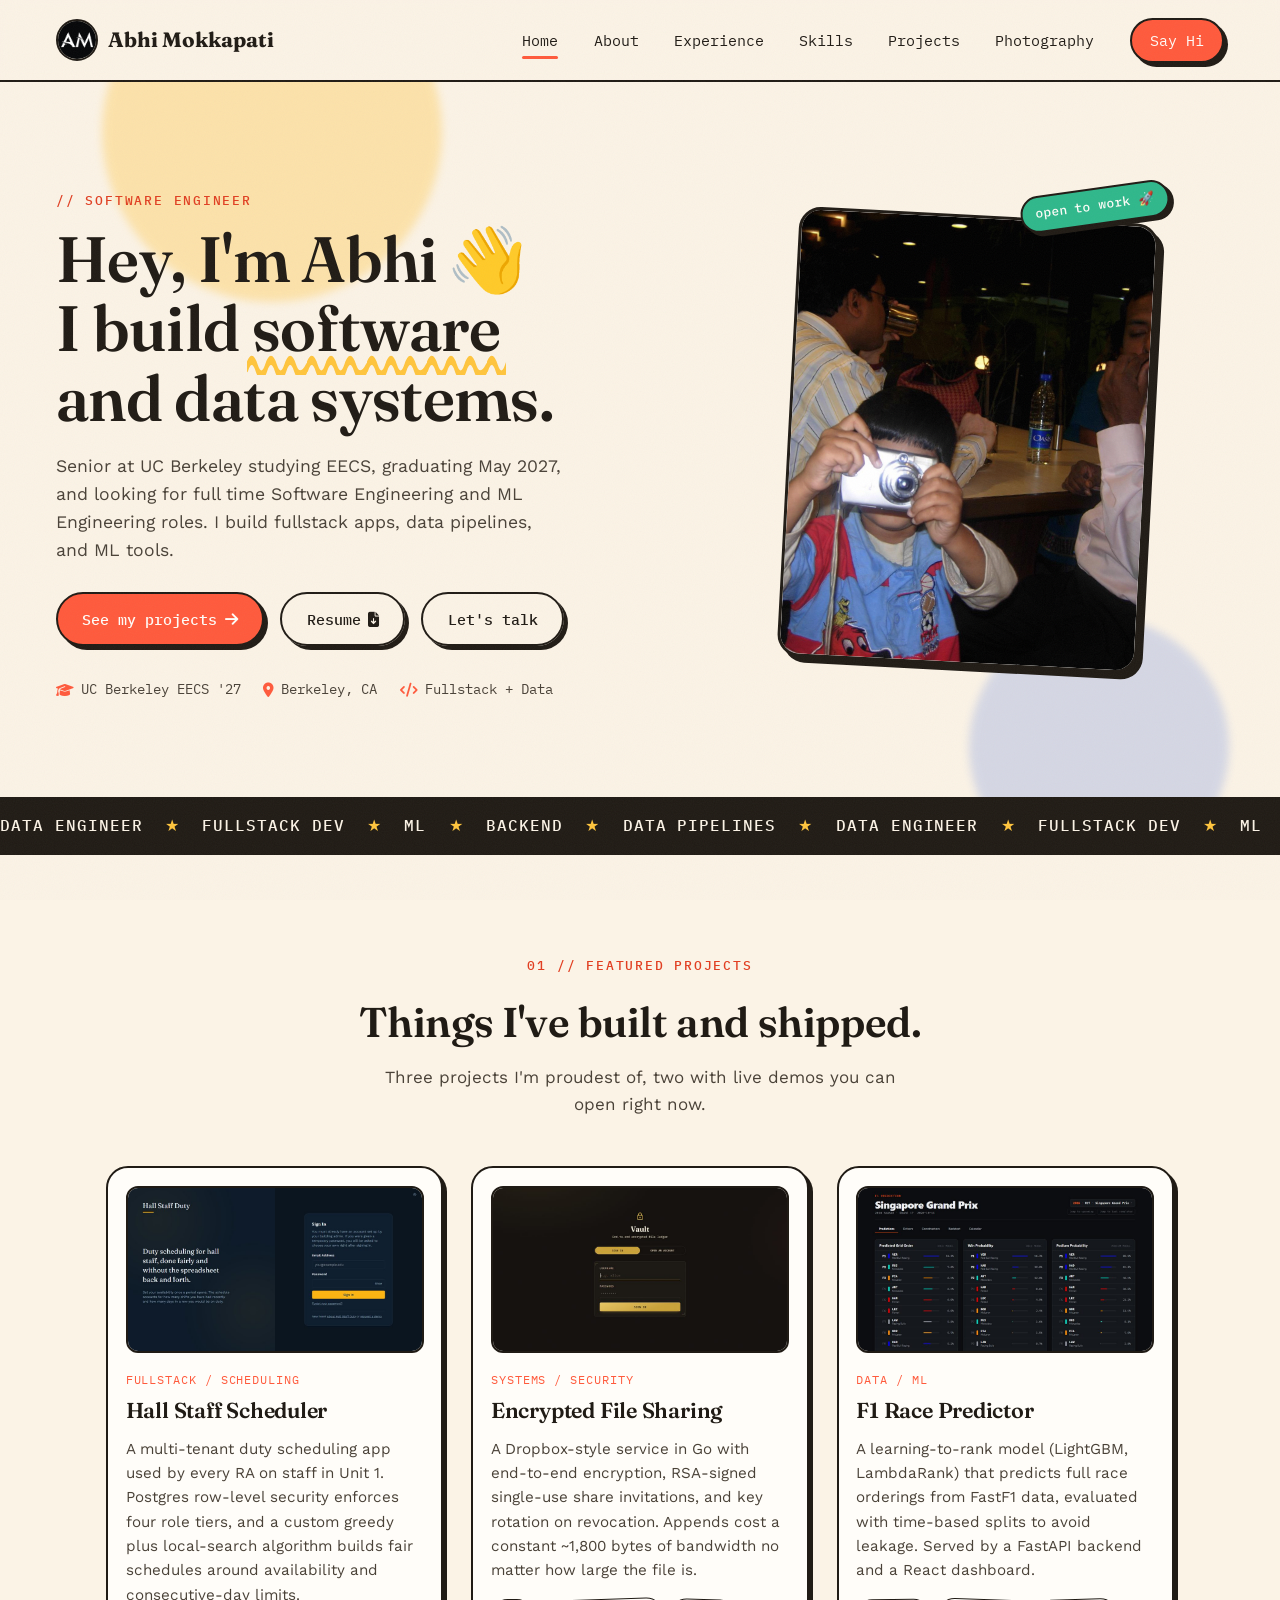
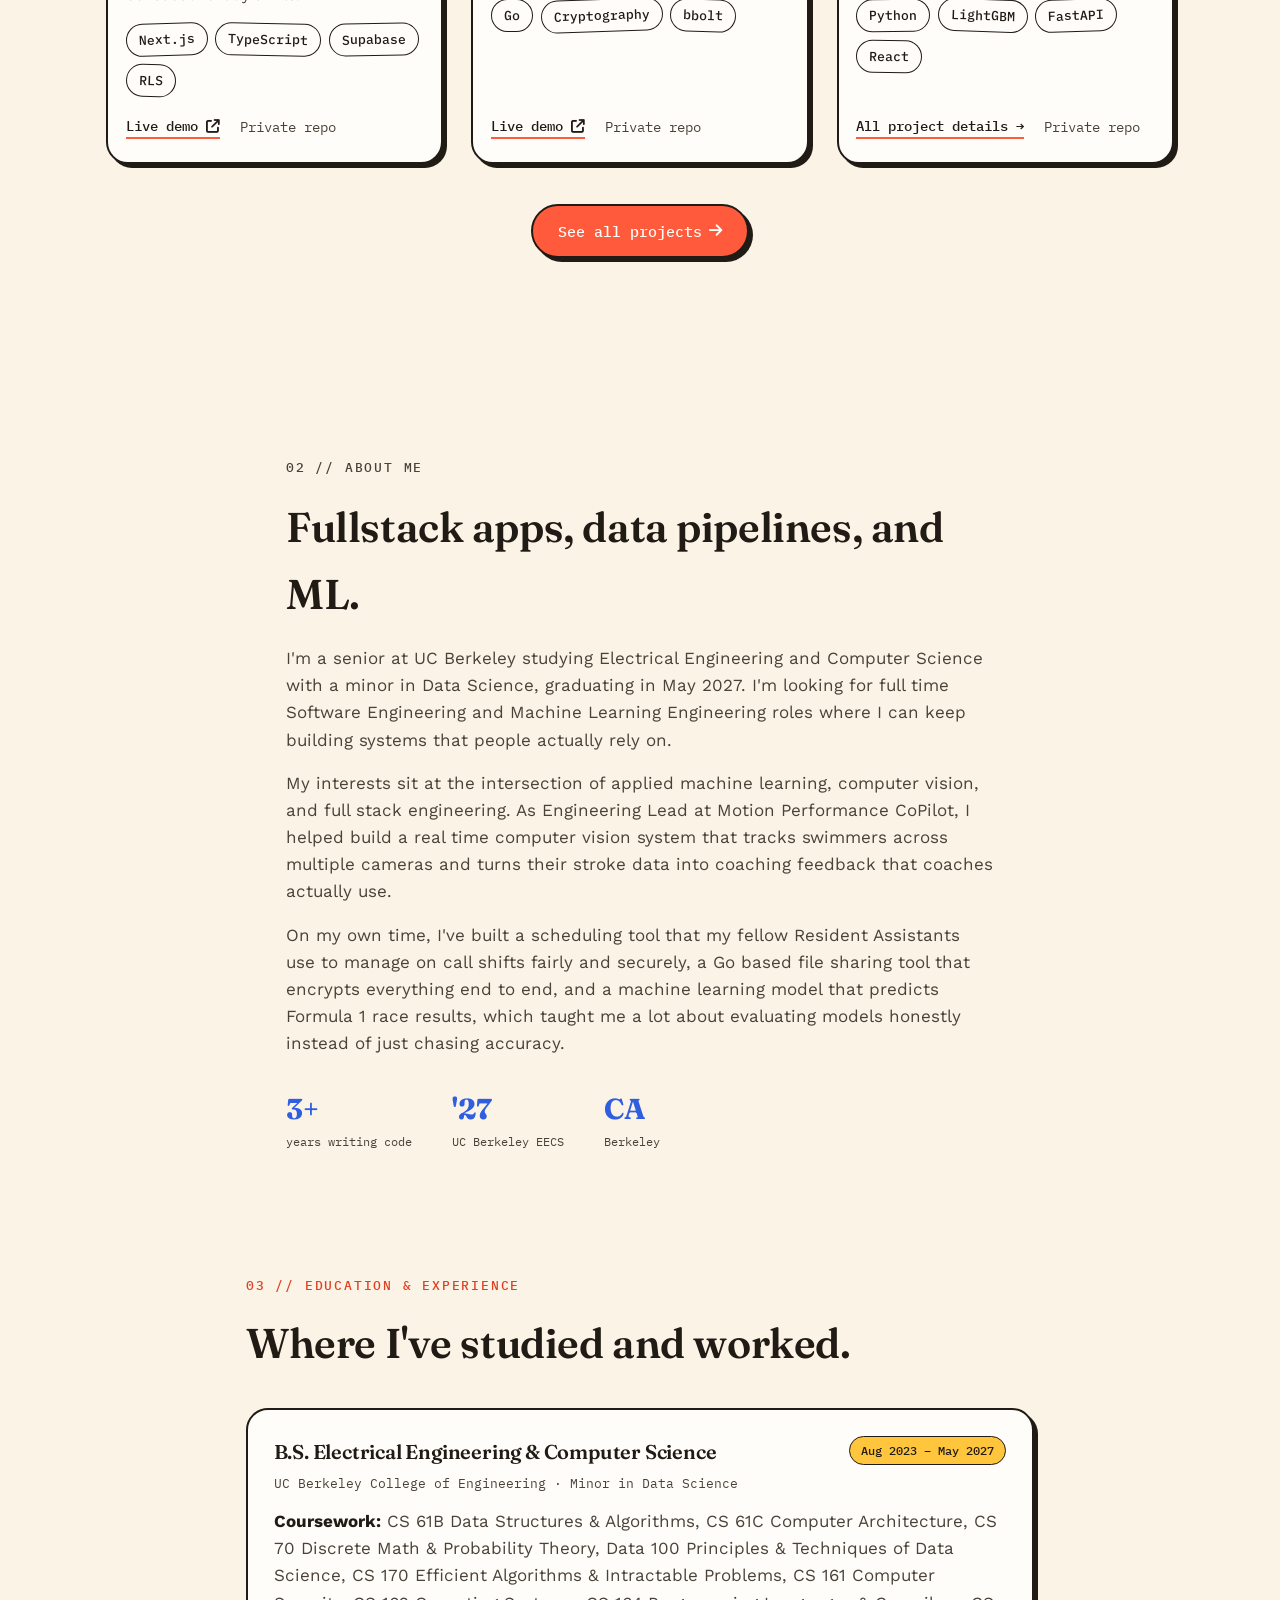
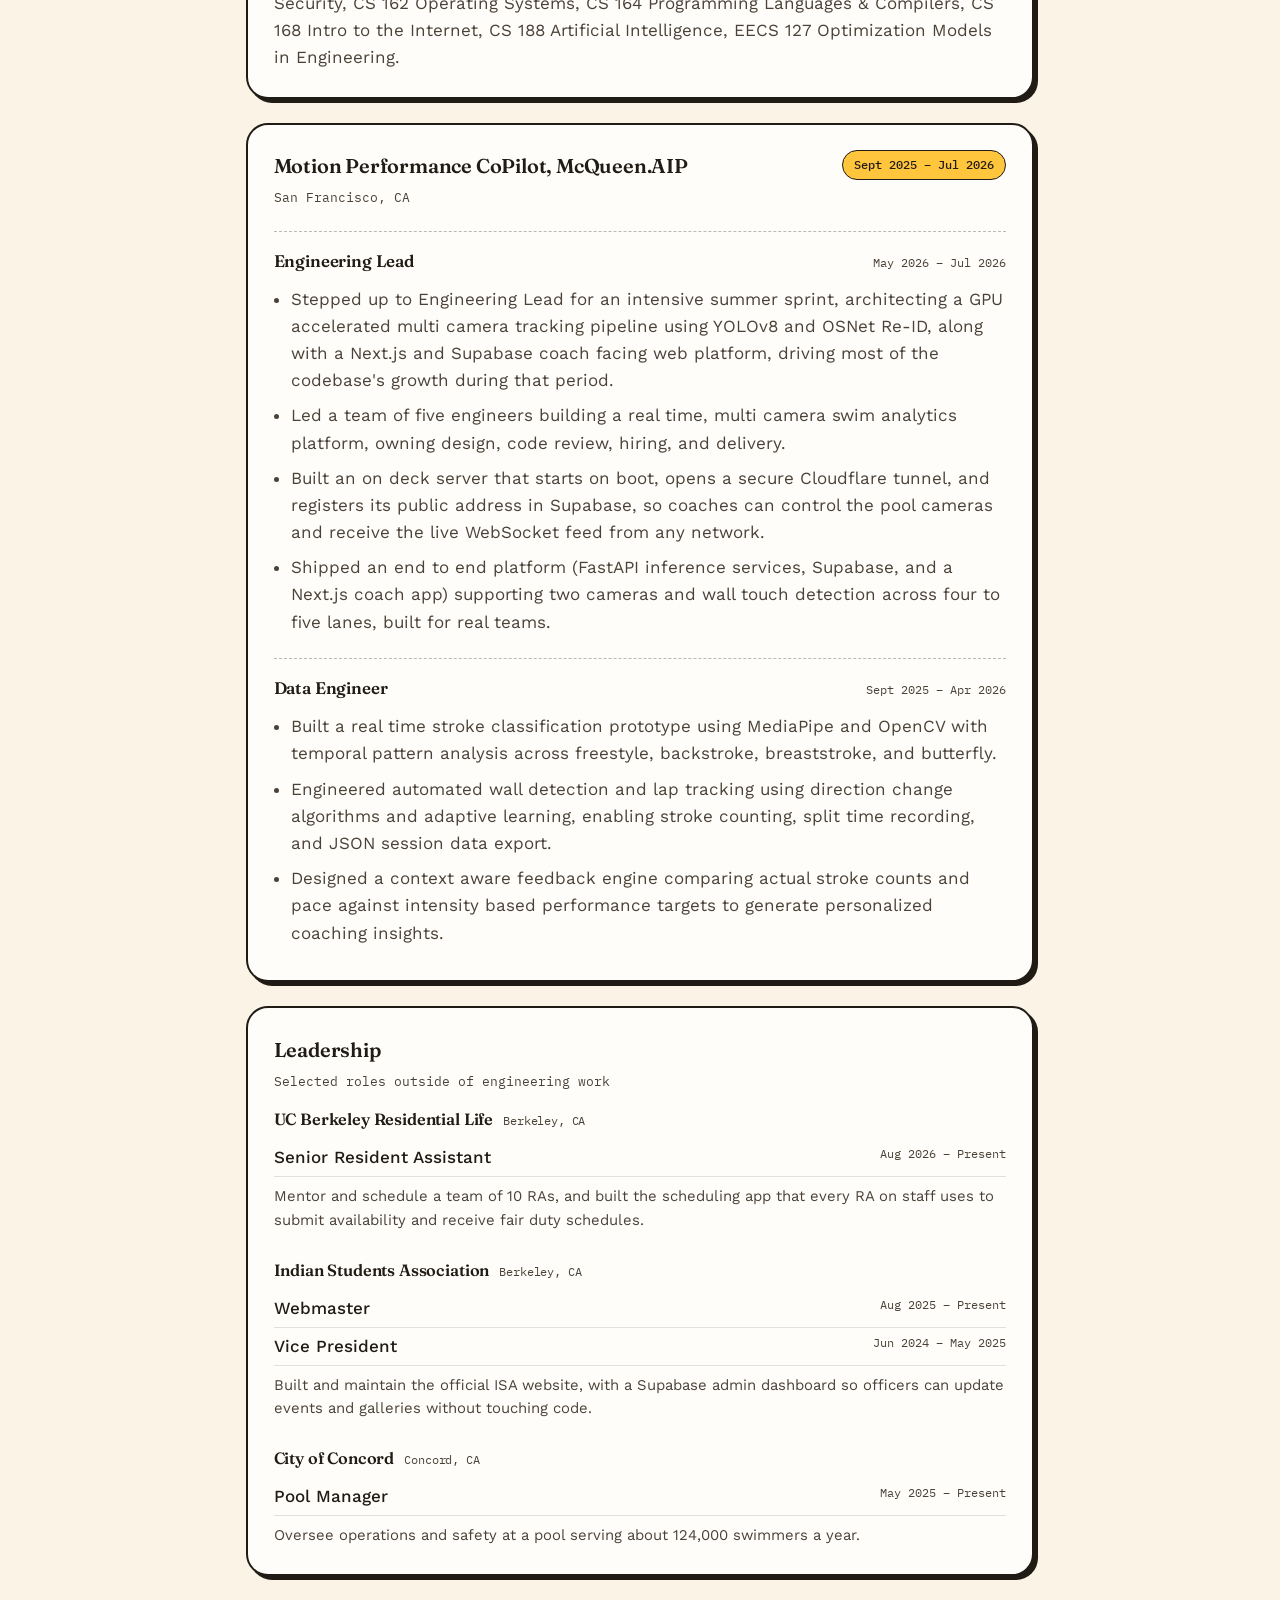
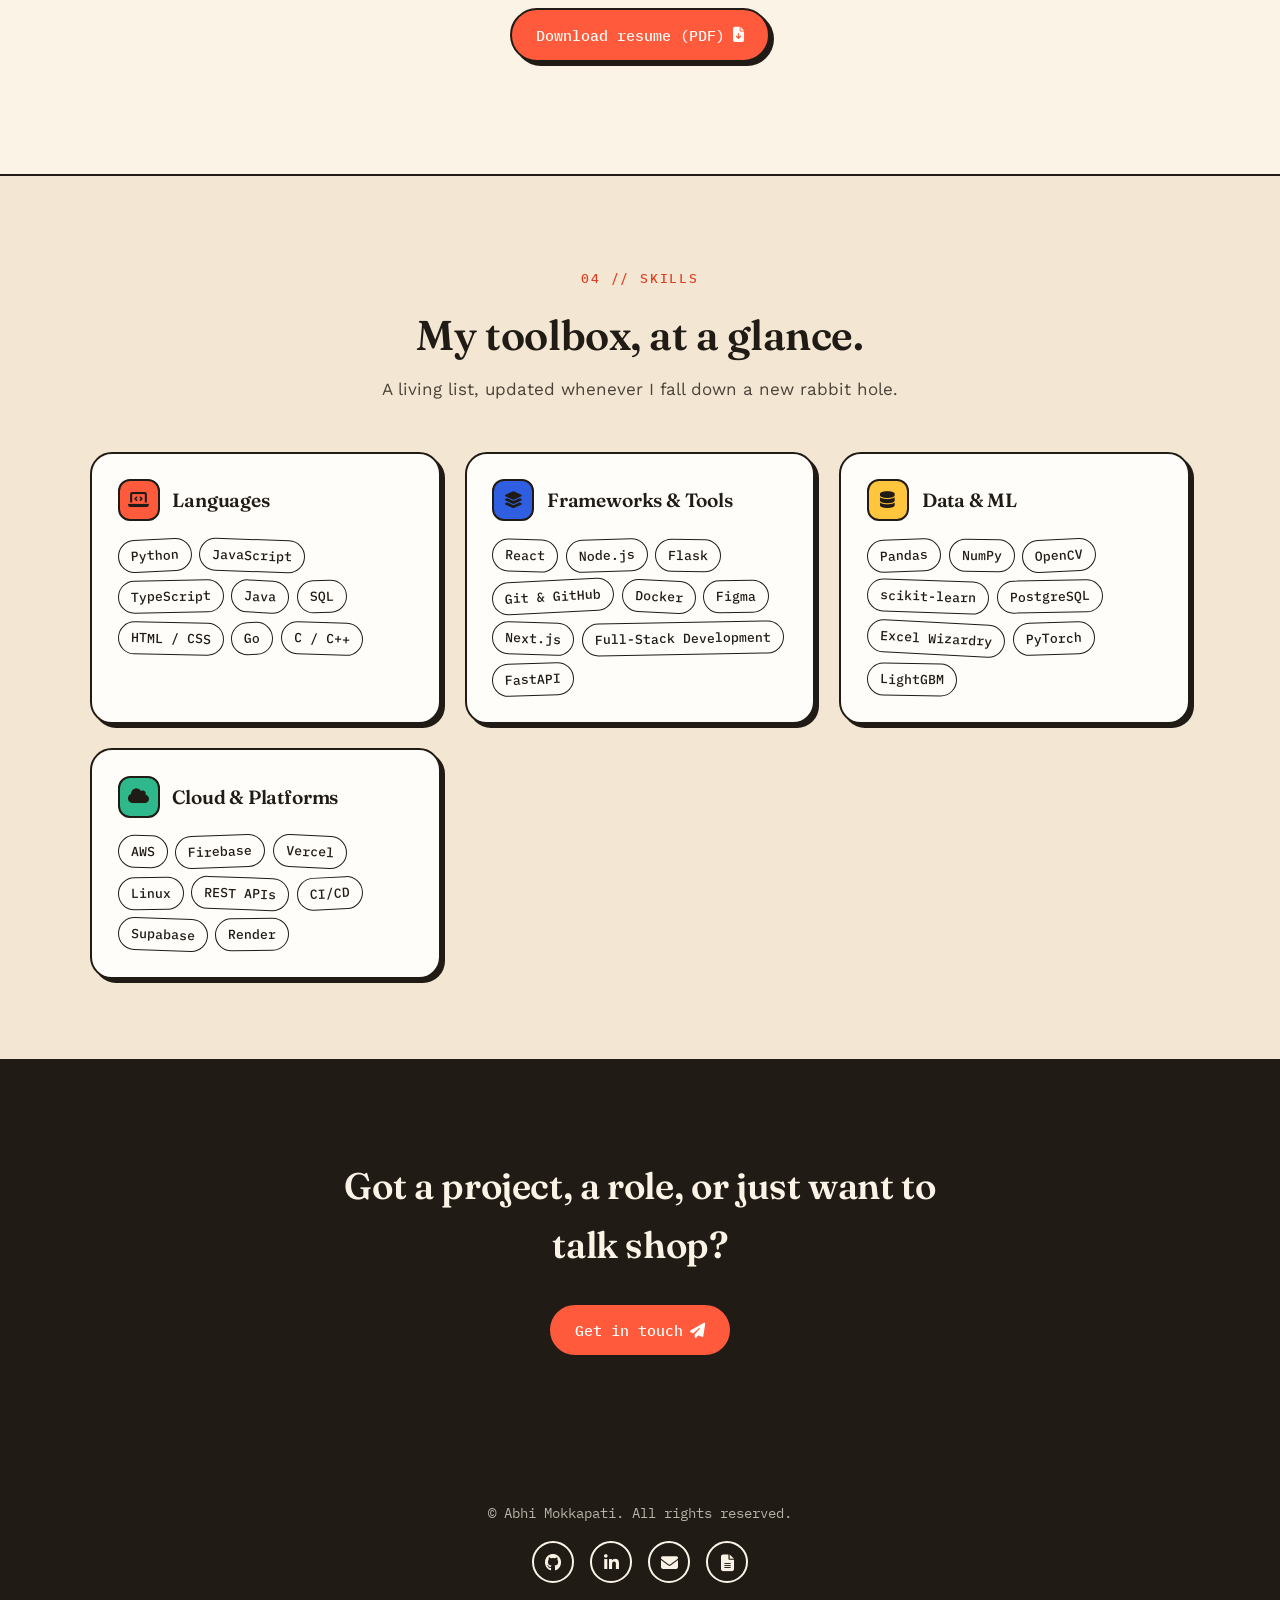
==== commit ba2aa08b: "Add CS 164 to coursework Co-Authored-By: Claude Sonnet 5.5 <noreply@anthropic.com>" ====
--- a/index.html
+++ b/index.html
@@ -188,7 +188,7 @@
             </div>
             <span class="exp-date">Aug 2023 &ndash; May 2027</span>
           </div>
-          <p class="exp-note"><strong>Coursework:</strong> CS 61B Data Structures &amp; Algorithms, CS 61C Computer Architecture, CS 70 Discrete Math &amp; Probability Theory, Data 100 Principles &amp; Techniques of Data Science, CS 170 Efficient Algorithms &amp; Intractable Problems, CS 161 Computer Security, CS 162 Operating Systems, CS 168 Intro to the Internet, CS 188 Artificial Intelligence, EECS 127 Optimization Models in Engineering.</p>
+          <p class="exp-note"><strong>Coursework:</strong> CS 61B Data Structures &amp; Algorithms, CS 61C Computer Architecture, CS 70 Discrete Math &amp; Probability Theory, Data 100 Principles &amp; Techniques of Data Science, CS 170 Efficient Algorithms &amp; Intractable Problems, CS 161 Computer Security, CS 162 Operating Systems, CS 164 Programming Languages &amp; Compilers, CS 168 Intro to the Internet, CS 188 Artificial Intelligence, EECS 127 Optimization Models in Engineering.</p>
         </article>
 
         <article class="exp-card reveal">
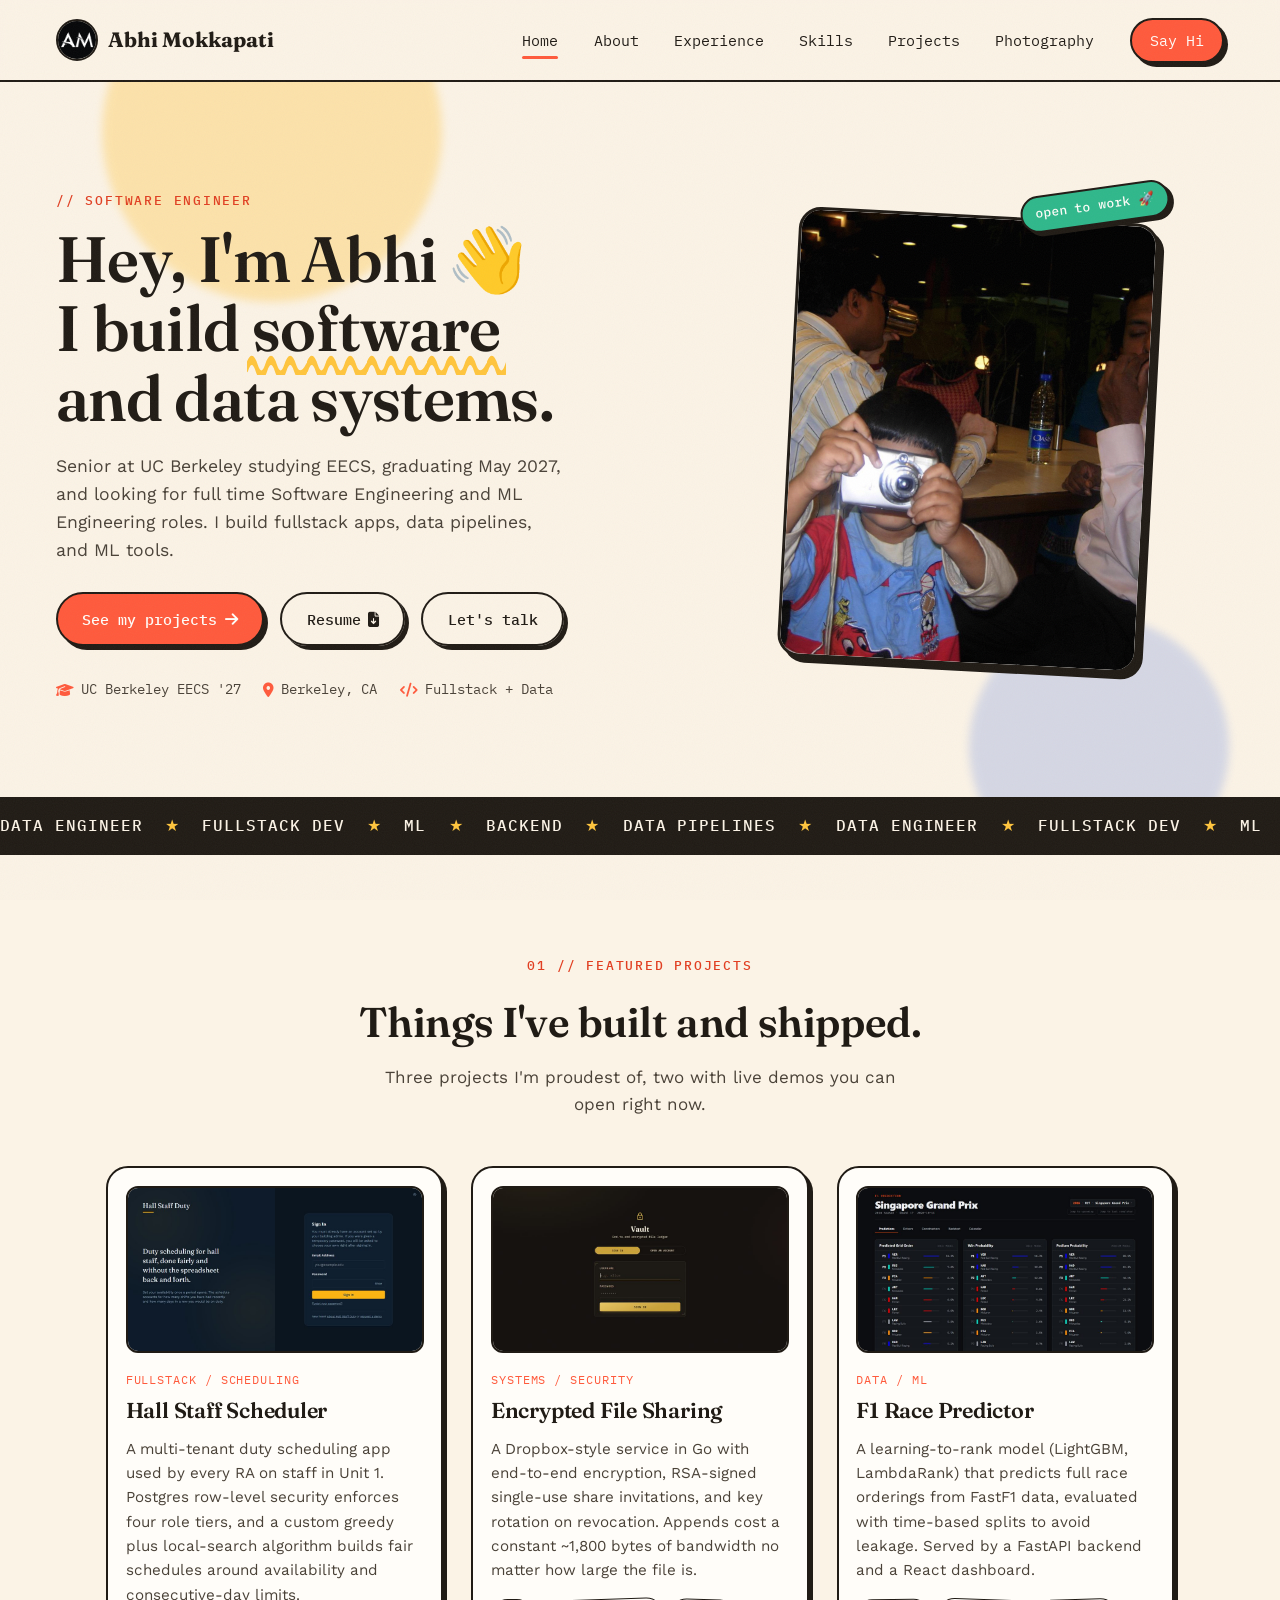
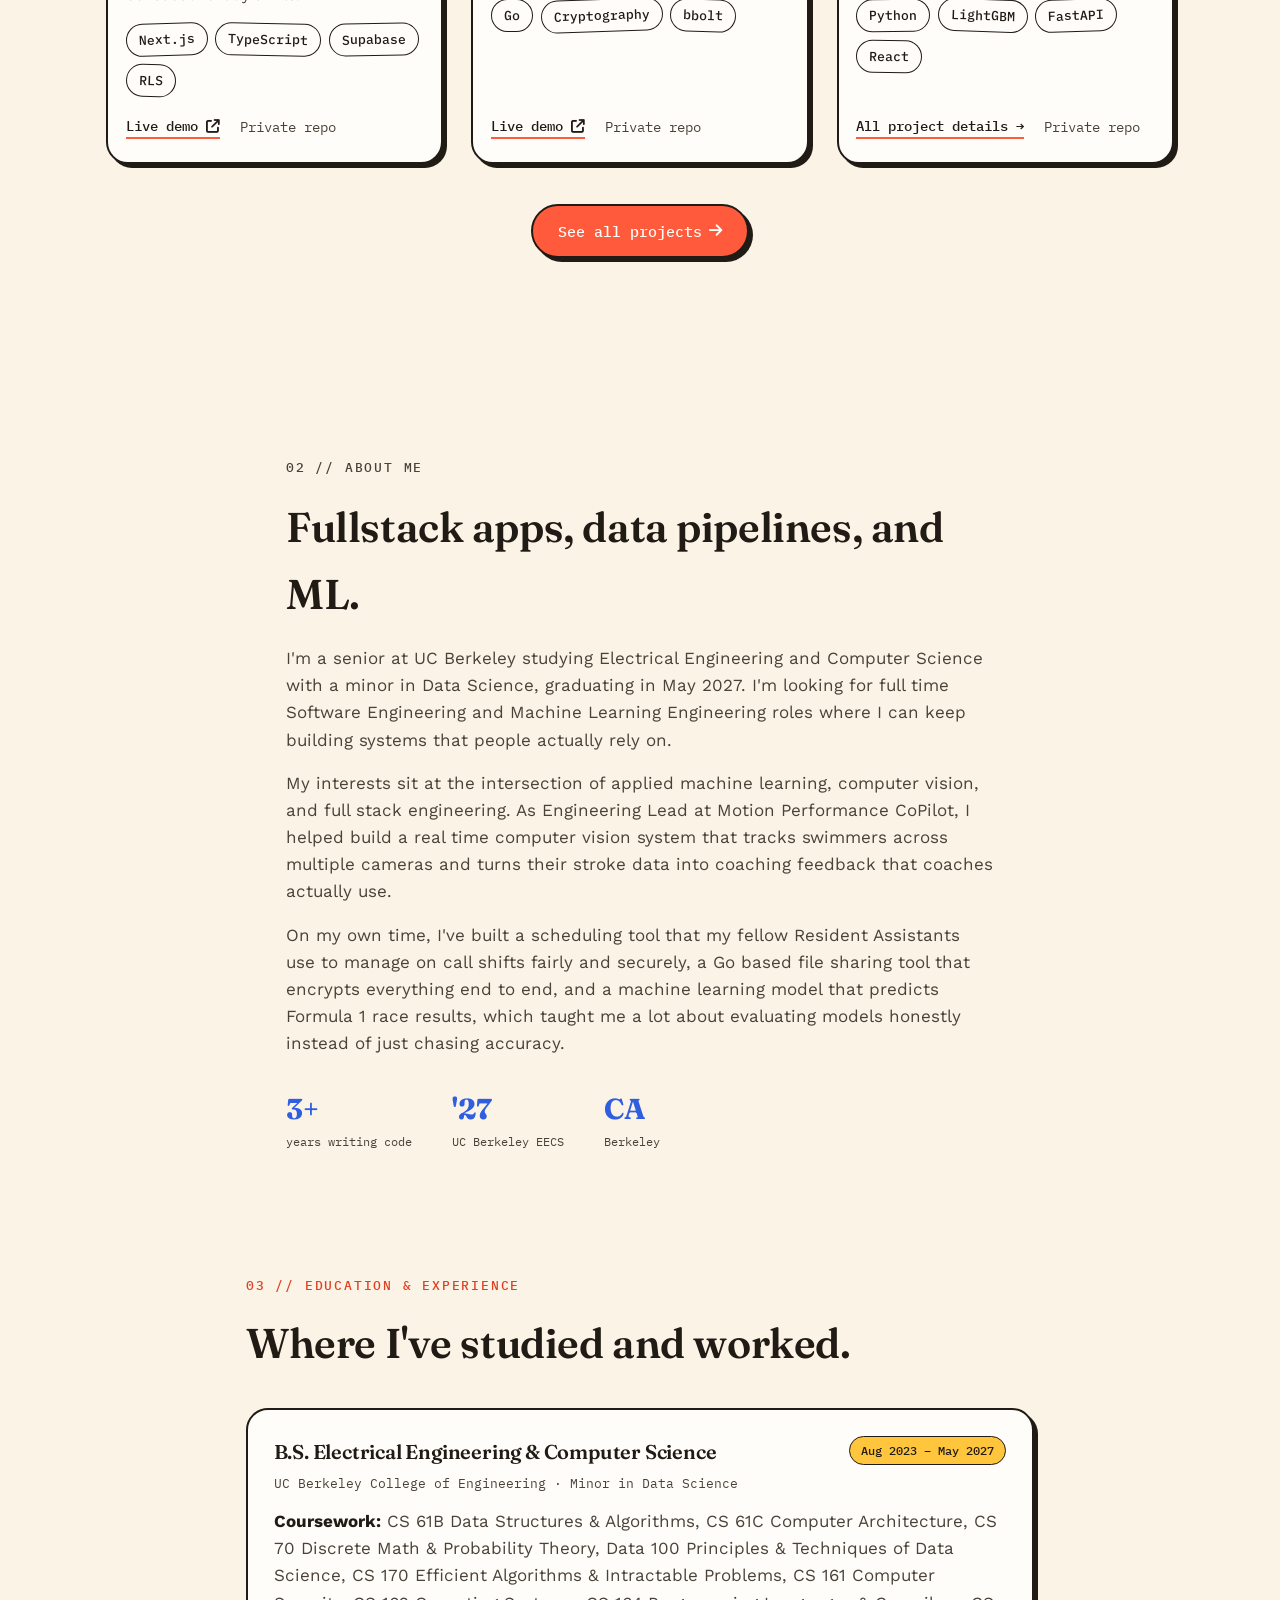
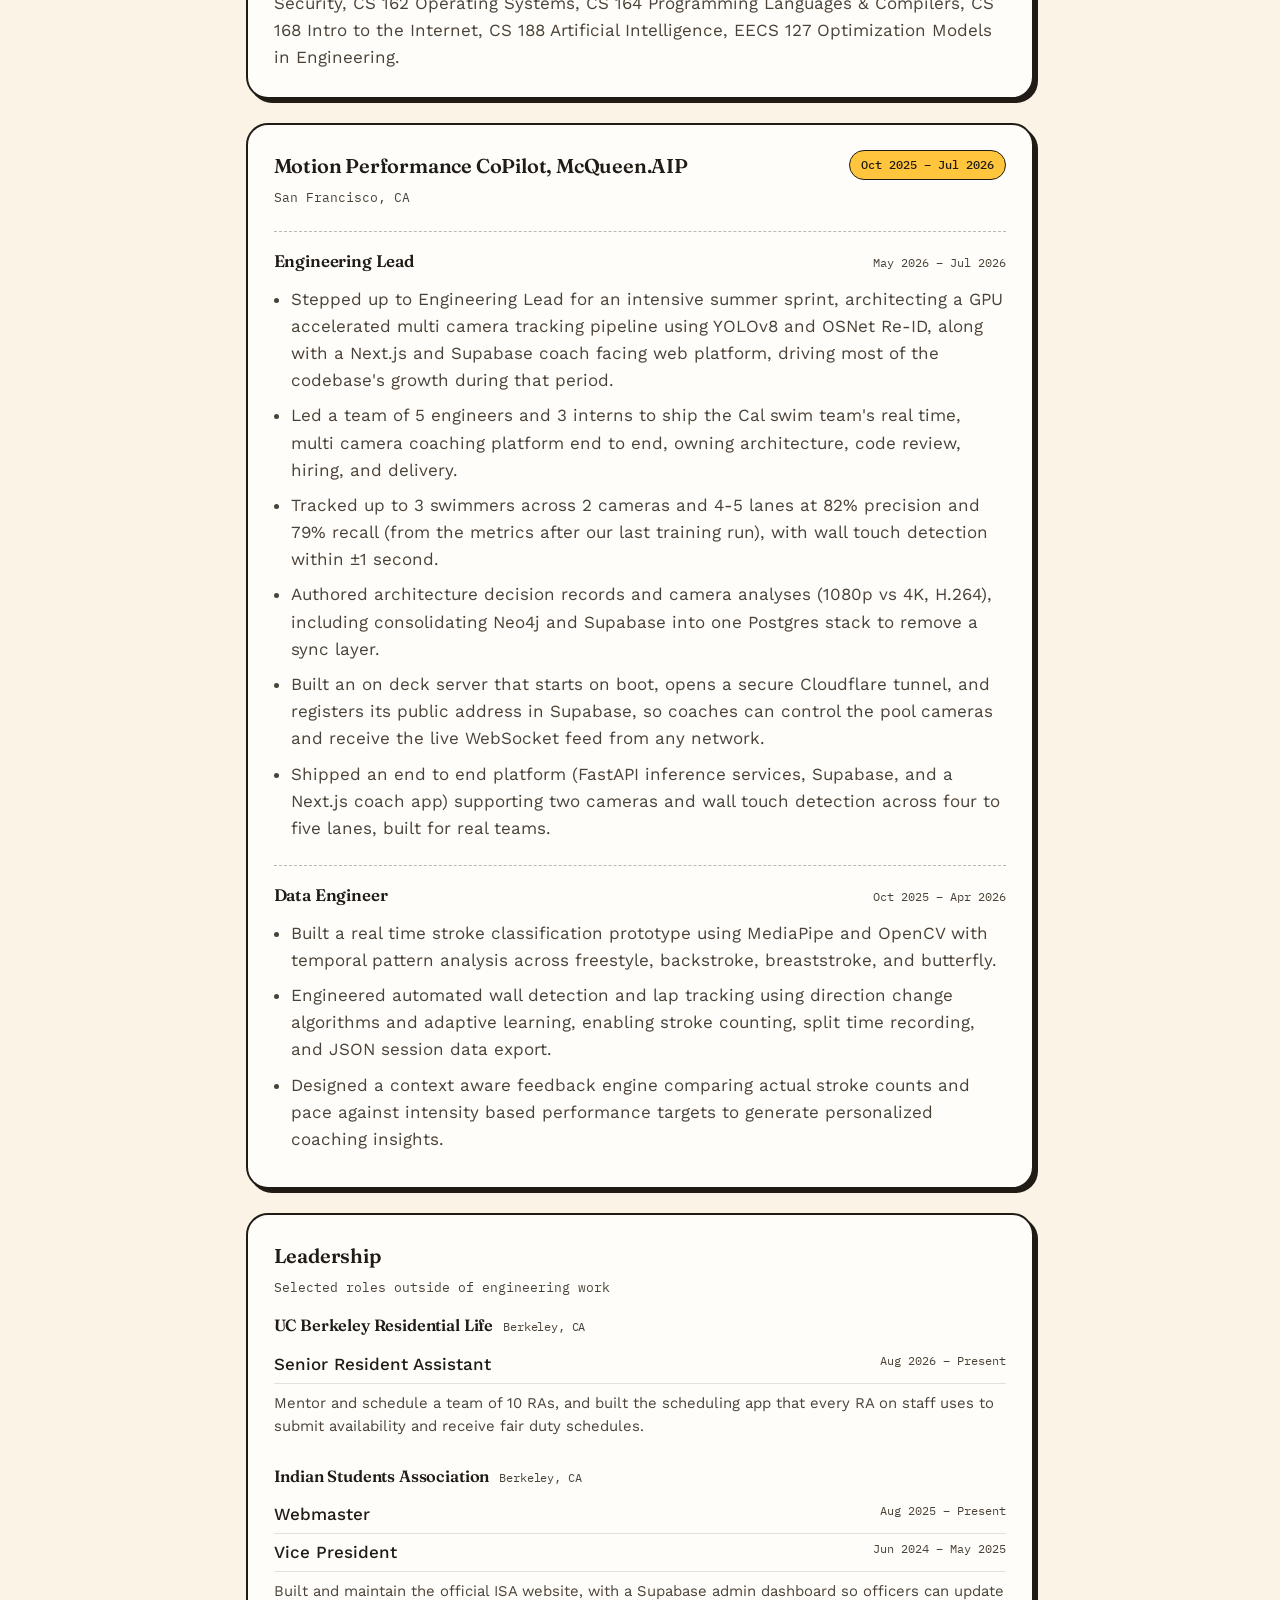
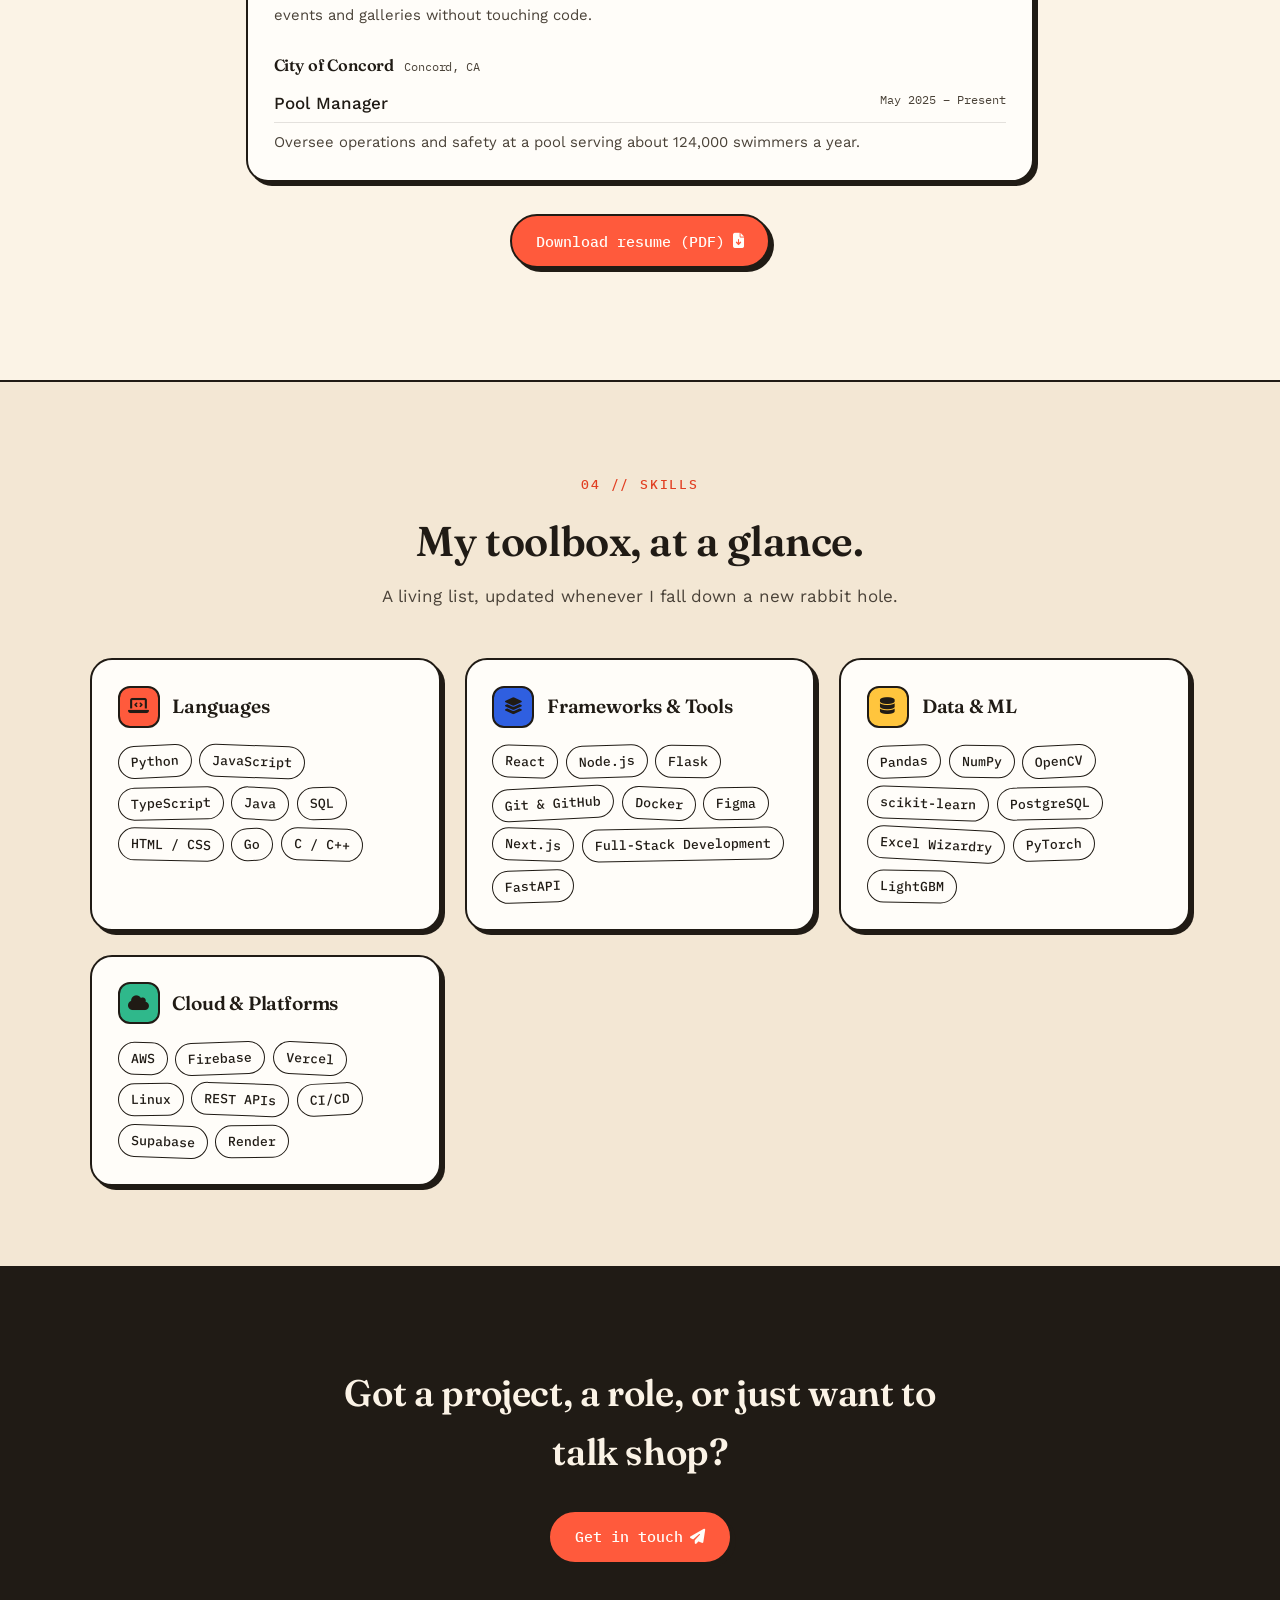
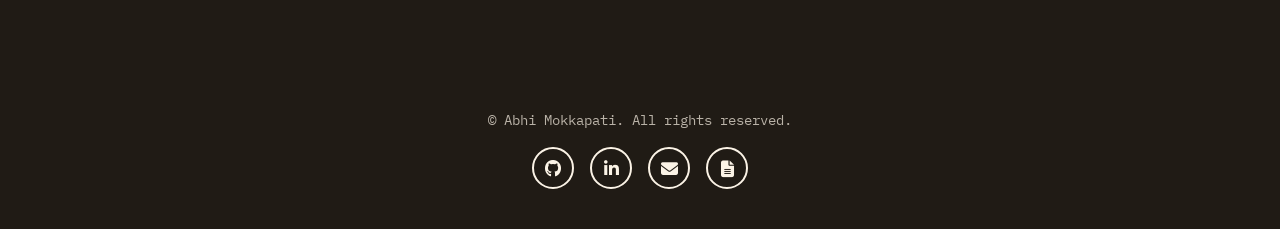
==== commit e6330ee8: "Update Motion CoPilot experience to match resume Oct 2025 start, 5 engineers and 3 interns, tracking" ====
--- a/index.html
+++ b/index.html
@@ -197,18 +197,20 @@
               <h3>Motion Performance CoPilot, McQueen.AIP</h3>
               <p class="exp-org">San Francisco, CA</p>
             </div>
-            <span class="exp-date">Sept 2025 &ndash; Jul 2026</span>
+            <span class="exp-date">Oct 2025 &ndash; Jul 2026</span>
           </div>
 
           <div class="exp-role-head"><h4>Engineering Lead</h4><span>May 2026 &ndash; Jul 2026</span></div>
           <ul>
             <li>Stepped up to Engineering Lead for an intensive summer sprint, architecting a GPU accelerated multi camera tracking pipeline using YOLOv8 and OSNet Re-ID, along with a Next.js and Supabase coach facing web platform, driving most of the codebase's growth during that period.</li>
-            <li>Led a team of five engineers building a real time, multi camera swim analytics platform, owning design, code review, hiring, and delivery.</li>
+            <li>Led a team of 5 engineers and 3 interns to ship the Cal swim team's real time, multi camera coaching platform end to end, owning architecture, code review, hiring, and delivery.</li>
+            <li>Tracked up to 3 swimmers across 2 cameras and 4-5 lanes at 82% precision and 79% recall (from the metrics after our last training run), with wall touch detection within &plusmn;1 second.</li>
+            <li>Authored architecture decision records and camera analyses (1080p vs 4K, H.264), including consolidating Neo4j and Supabase into one Postgres stack to remove a sync layer.</li>
             <li>Built an on deck server that starts on boot, opens a secure Cloudflare tunnel, and registers its public address in Supabase, so coaches can control the pool cameras and receive the live WebSocket feed from any network.</li>
             <li>Shipped an end to end platform (FastAPI inference services, Supabase, and a Next.js coach app) supporting two cameras and wall touch detection across four to five lanes, built for real teams.</li>
           </ul>
 
-          <div class="exp-role-head"><h4>Data Engineer</h4><span>Sept 2025 &ndash; Apr 2026</span></div>
+          <div class="exp-role-head"><h4>Data Engineer</h4><span>Oct 2025 &ndash; Apr 2026</span></div>
           <ul>
             <li>Built a real time stroke classification prototype using MediaPipe and OpenCV with temporal pattern analysis across freestyle, backstroke, breaststroke, and butterfly.</li>
             <li>Engineered automated wall detection and lap tracking using direction change algorithms and adaptive learning, enabling stroke counting, split time recording, and JSON session data export.</li>
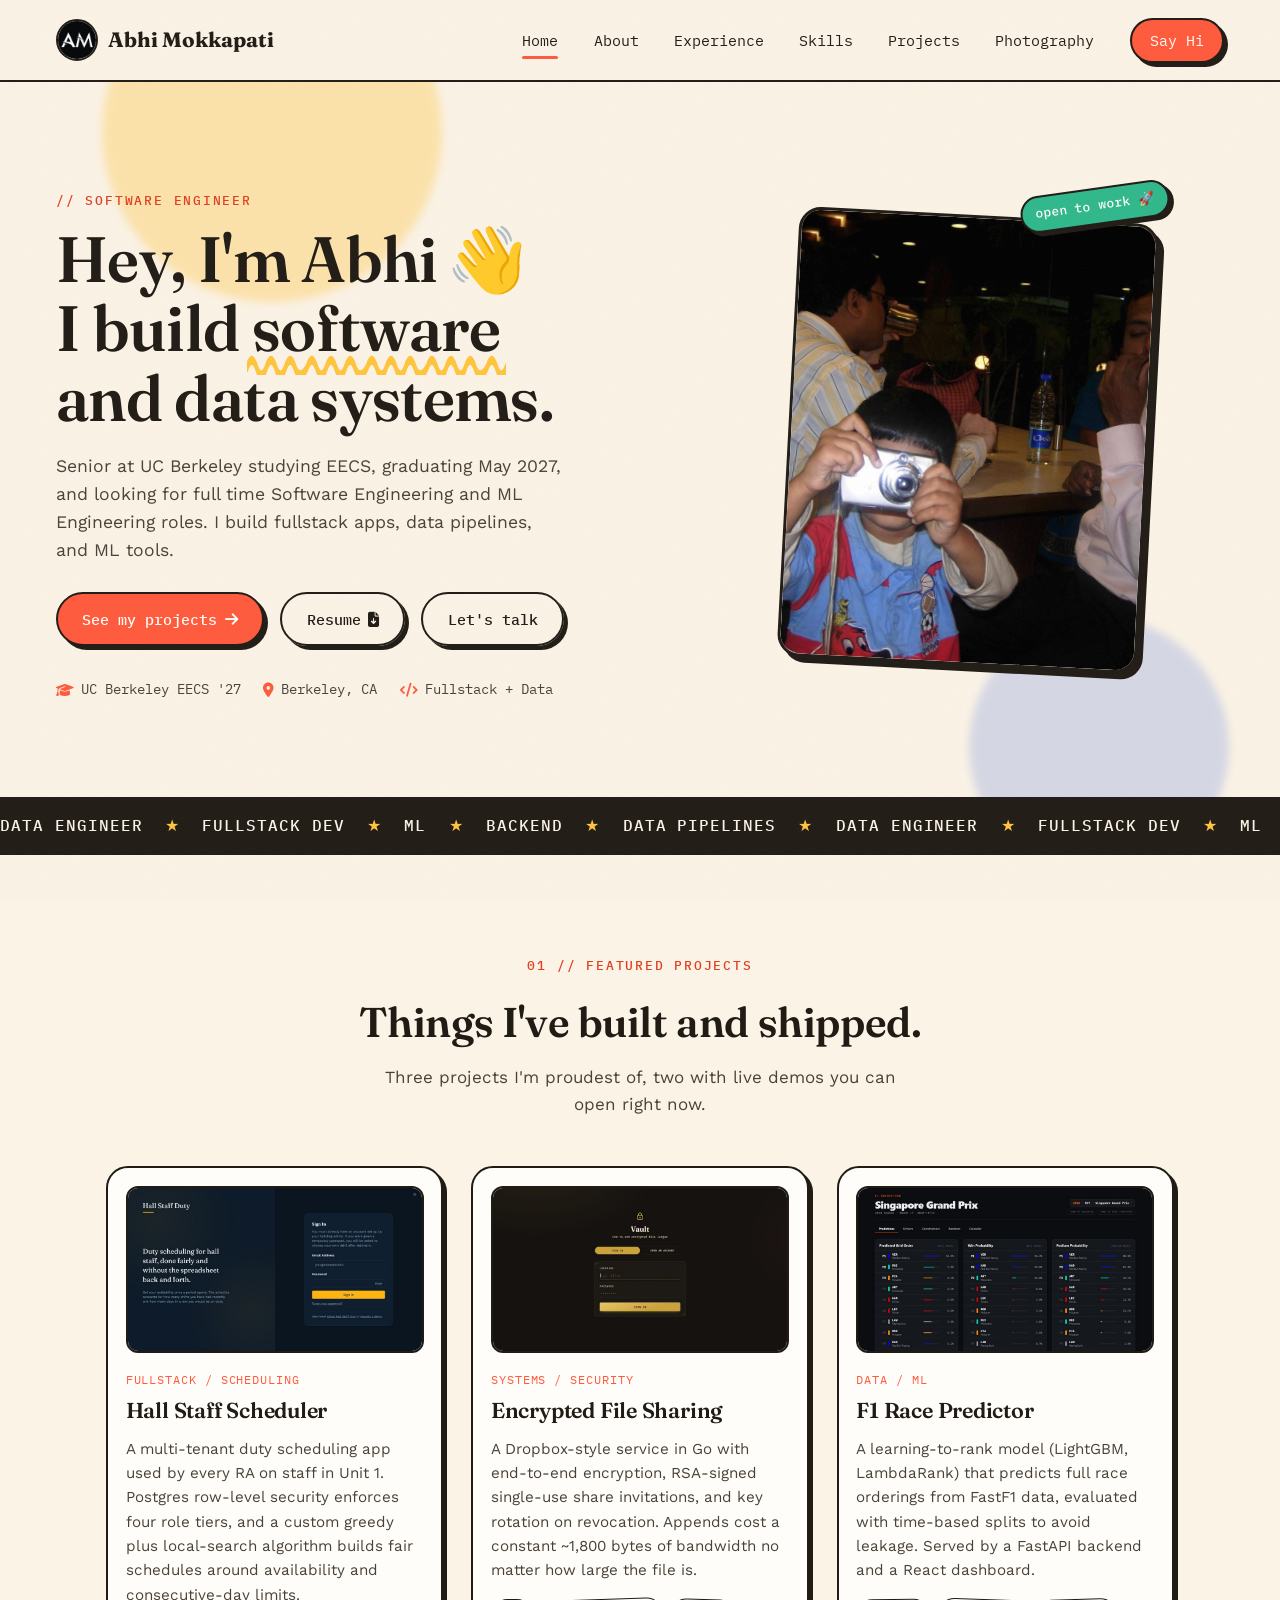
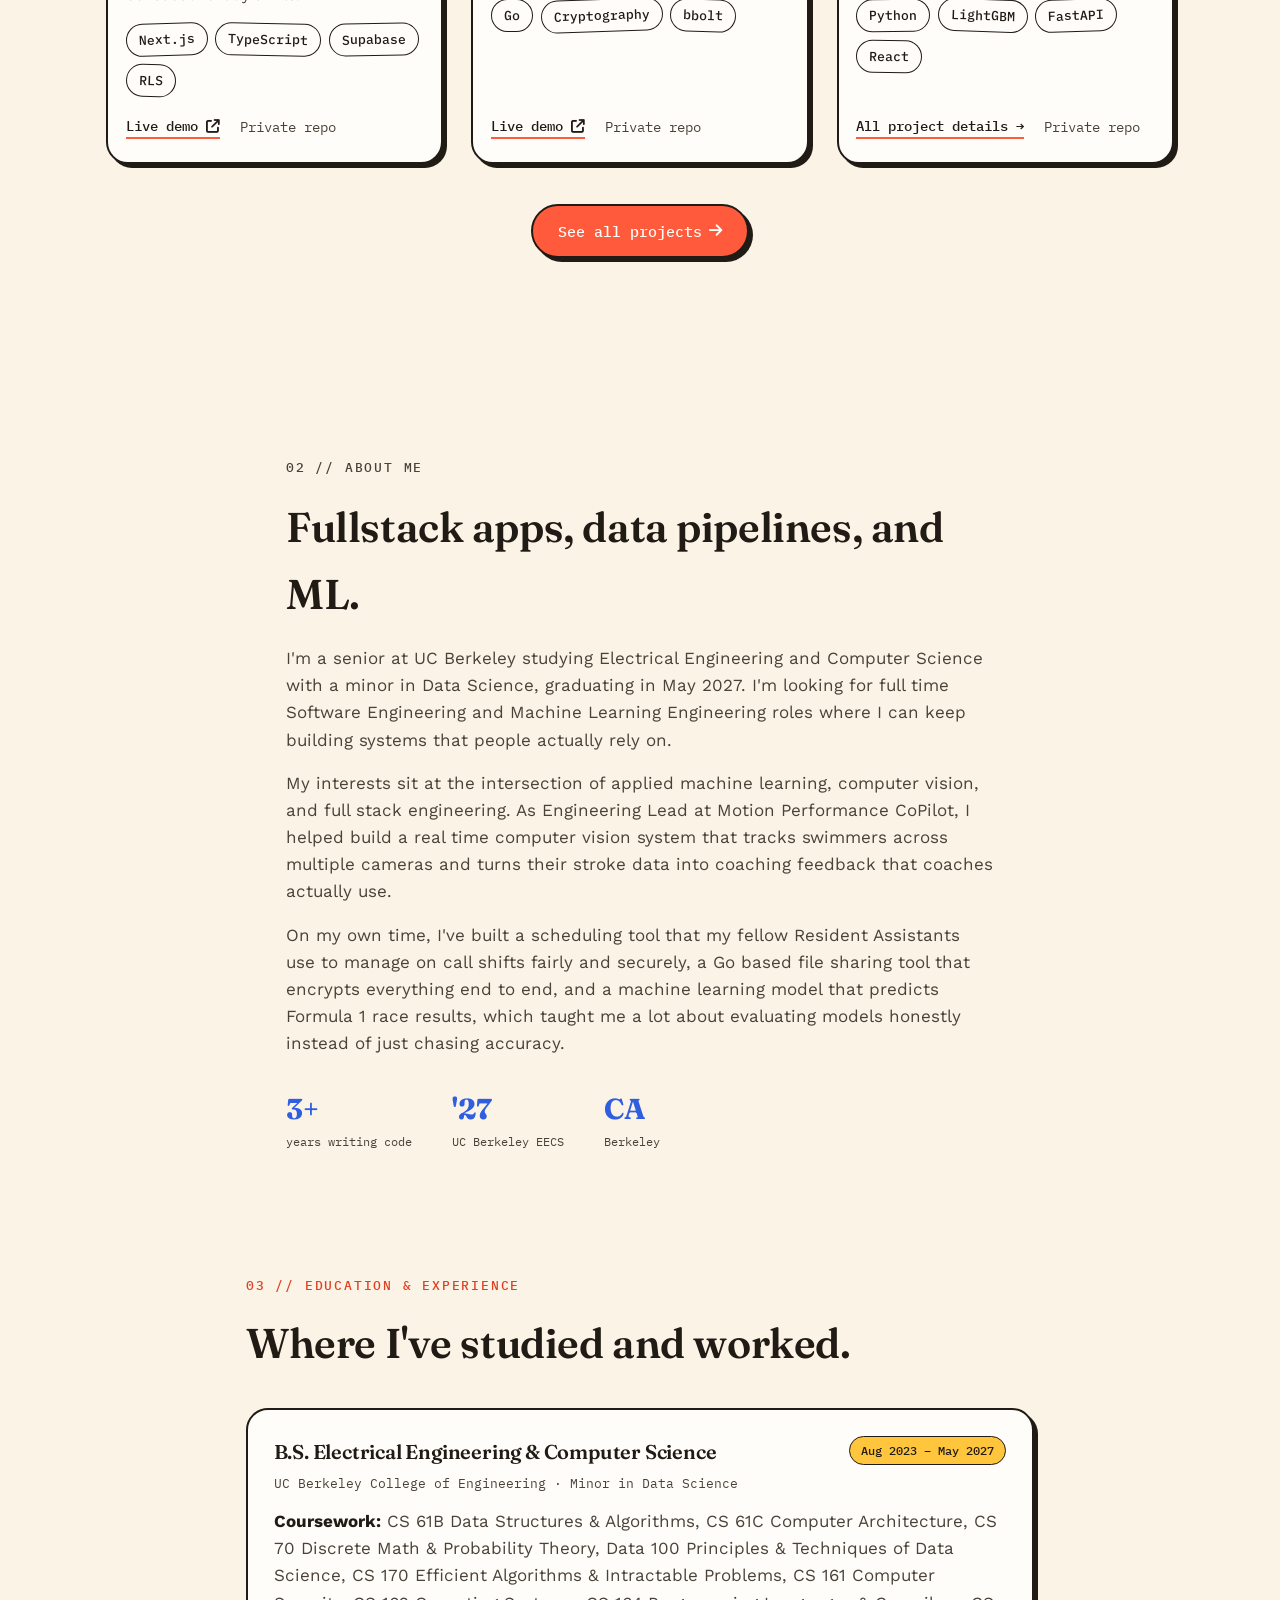
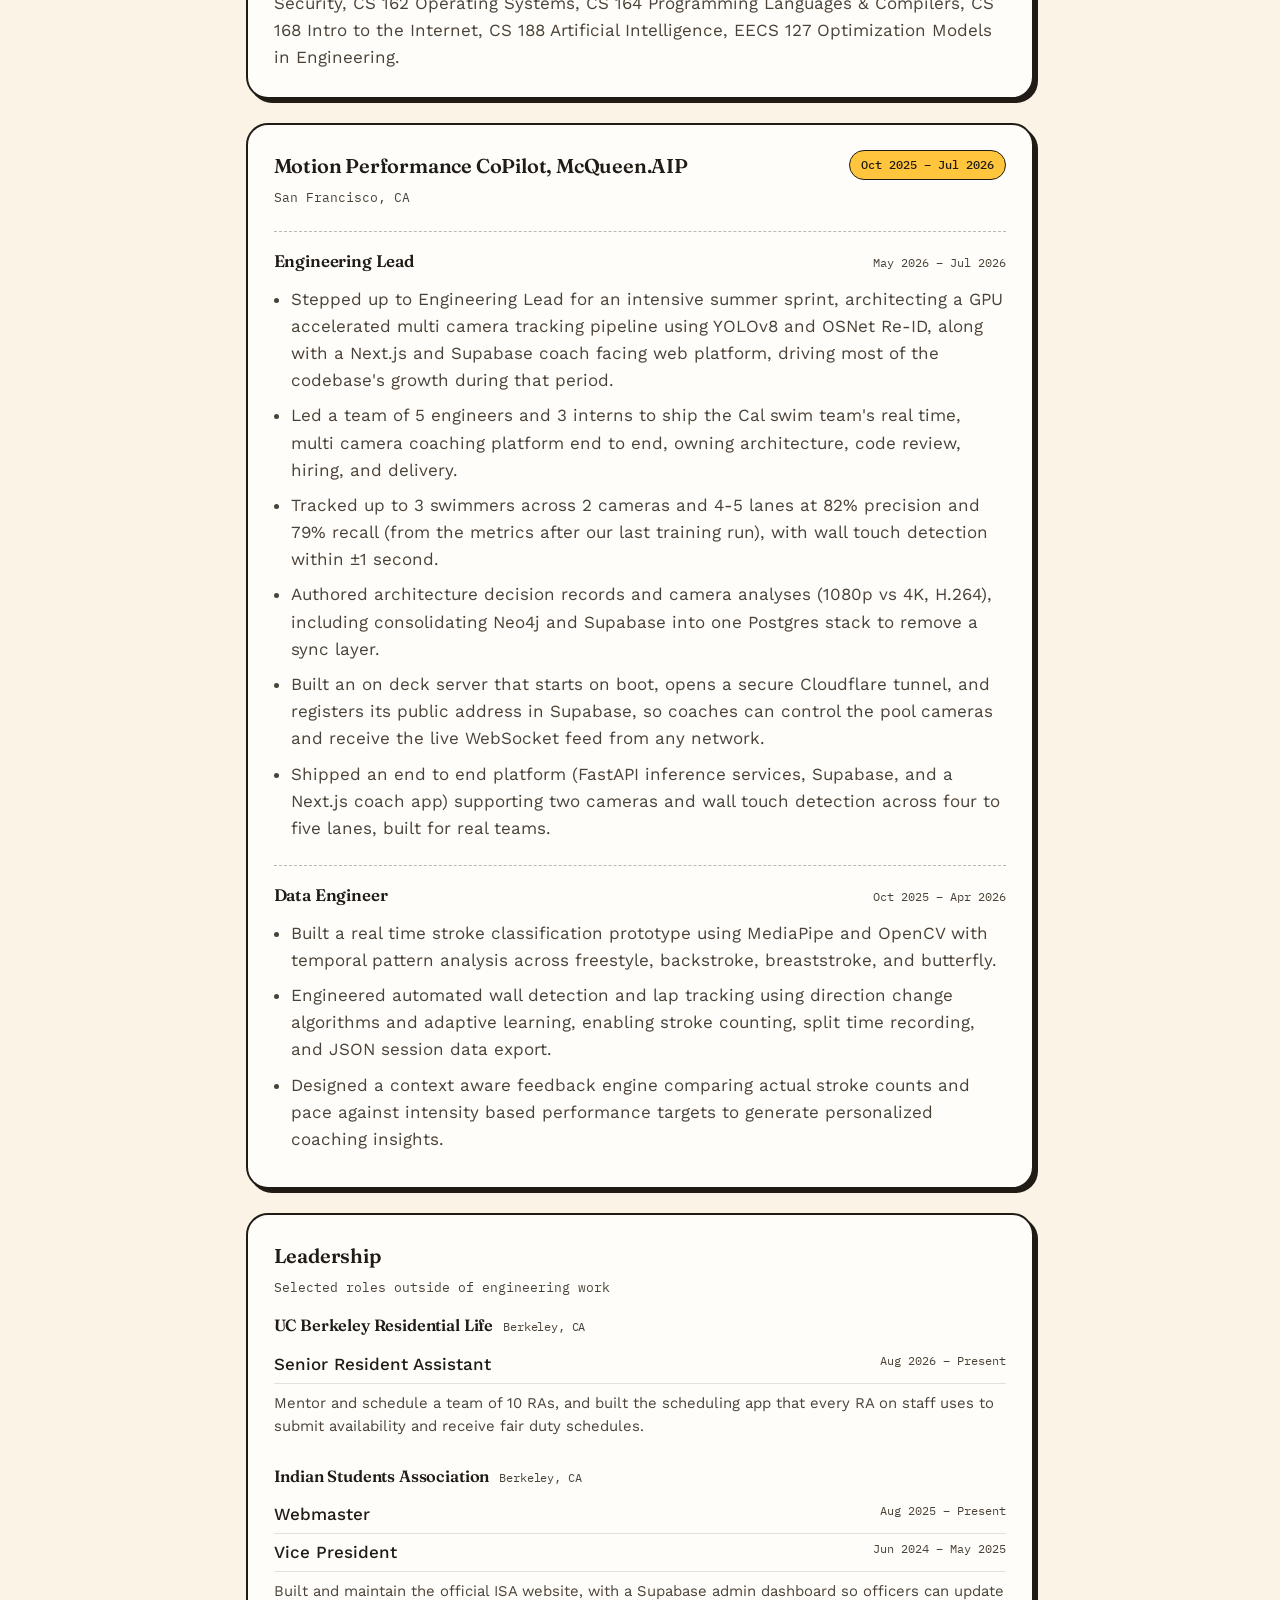
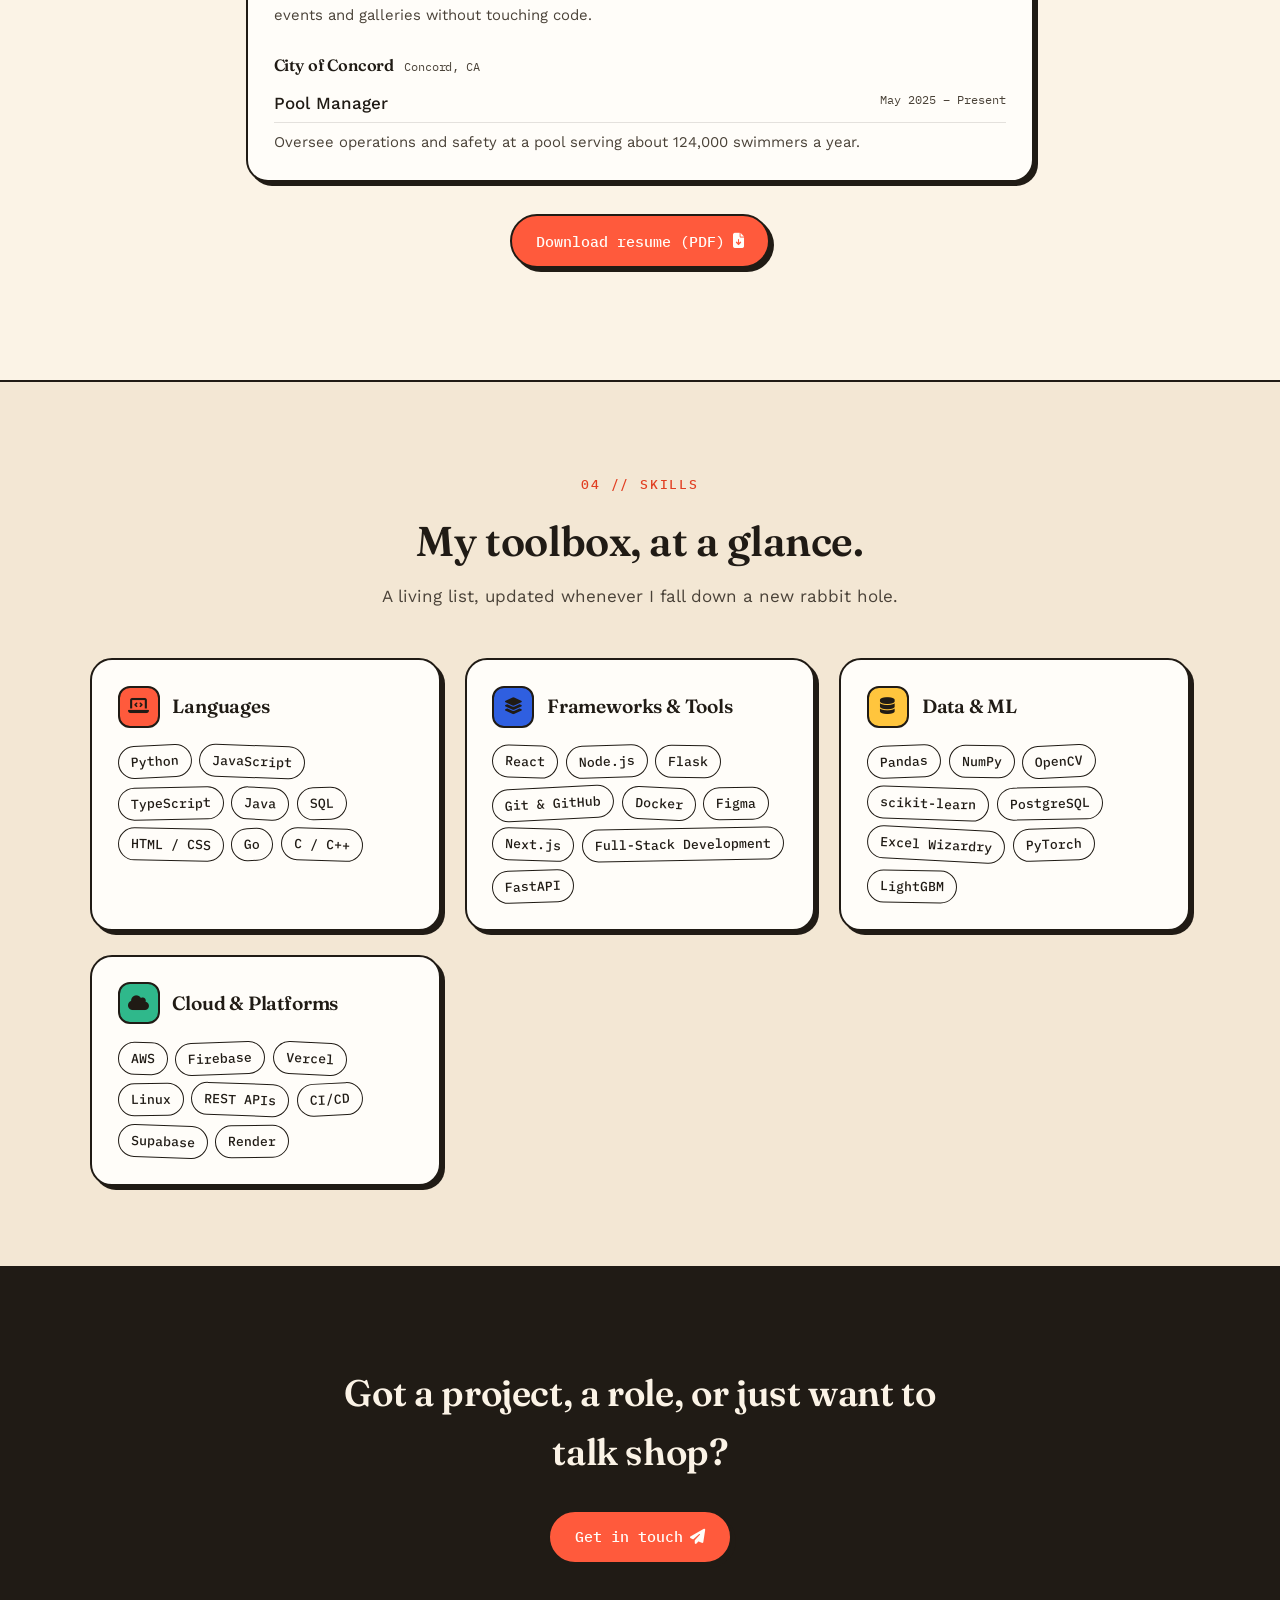
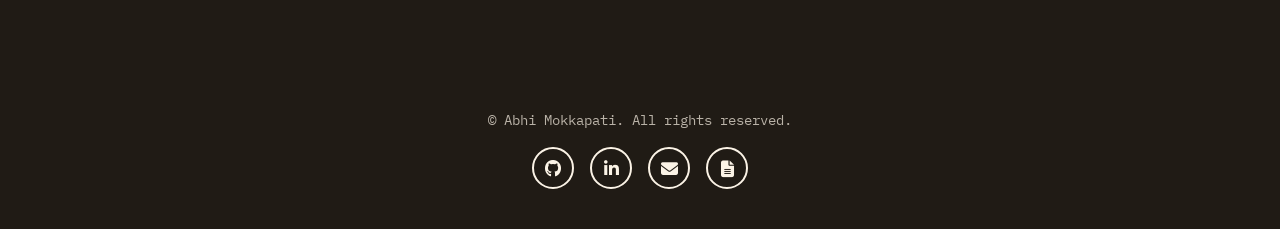
==== commit 460c8e65: "Improve mobile load performance: resize logo and hero portrait, preconnect fonts, defer Font Awesome" ====
--- a/index.html
+++ b/index.html
@@ -5,7 +5,7 @@
   <meta name="viewport" content="width=device-width, initial-scale=1.0" />
   <title>Abhi Mokkapati</title>
   <meta name="description" content="Abhi Mokkapati: Software Engineer and UC Berkeley EECS senior (2027). Projects, experience, resume, and contact." />
-  <link rel="icon" href="images/AM%20Logo.jpg" />
+  <link rel="icon" href="images/am-logo-96.jpg" />
   <link rel="canonical" href="https://abhimokkapati.github.io/personal-website/" />
   <meta property="og:type" content="website" />
   <meta property="og:title" content="Abhi Mokkapati | Software Engineer" />
@@ -15,15 +15,17 @@
   <meta name="twitter:card" content="summary_large_image" />
   <link rel="stylesheet" href="assets/css/base.css?v=5" />
   <link rel="stylesheet" href="index.css?v=5" />
+  <link rel="preconnect" href="https://fonts.googleapis.com">
+  <link rel="preconnect" href="https://fonts.gstatic.com" crossorigin>
   <link href="https://fonts.googleapis.com/css2?family=Fraunces:ital,opsz,wght@0,9..144,500..800;1,9..144,500..700&family=Work+Sans:wght@400;500;600;700&family=IBM+Plex+Mono:wght@400;500&display=swap" rel="stylesheet">
-  <link rel="stylesheet" href="https://cdnjs.cloudflare.com/ajax/libs/font-awesome/6.6.0/css/all.min.css">
+  <link rel="stylesheet" href="https://cdnjs.cloudflare.com/ajax/libs/font-awesome/6.6.0/css/all.min.css" media="print" onload="this.media='all'">
 </head>
 
 <body>
 <header class="navbar">
   <div class="logo">
     <a href="index.html">
-      <img src="images/AM Logo.jpg" alt="Abhi Mokkapati Personal Logo">
+      <img src="images/am-logo-96.jpg" alt="Abhi Mokkapati Personal Logo" width="42" height="42">
       Abhi Mokkapati
     </a>
   </div>
@@ -65,7 +67,7 @@
 
       <div class="hero-portrait">
         <div class="portrait-frame">
-          <img src="images/photo.jpg" alt="Abhi Mokkapati">
+          <img src="images/photo-720.jpg" alt="Abhi Mokkapati" width="720" height="900" fetchpriority="high">
         </div>
         <span class="sticker sticker-1">open to work 🚀</span>
       </div>
